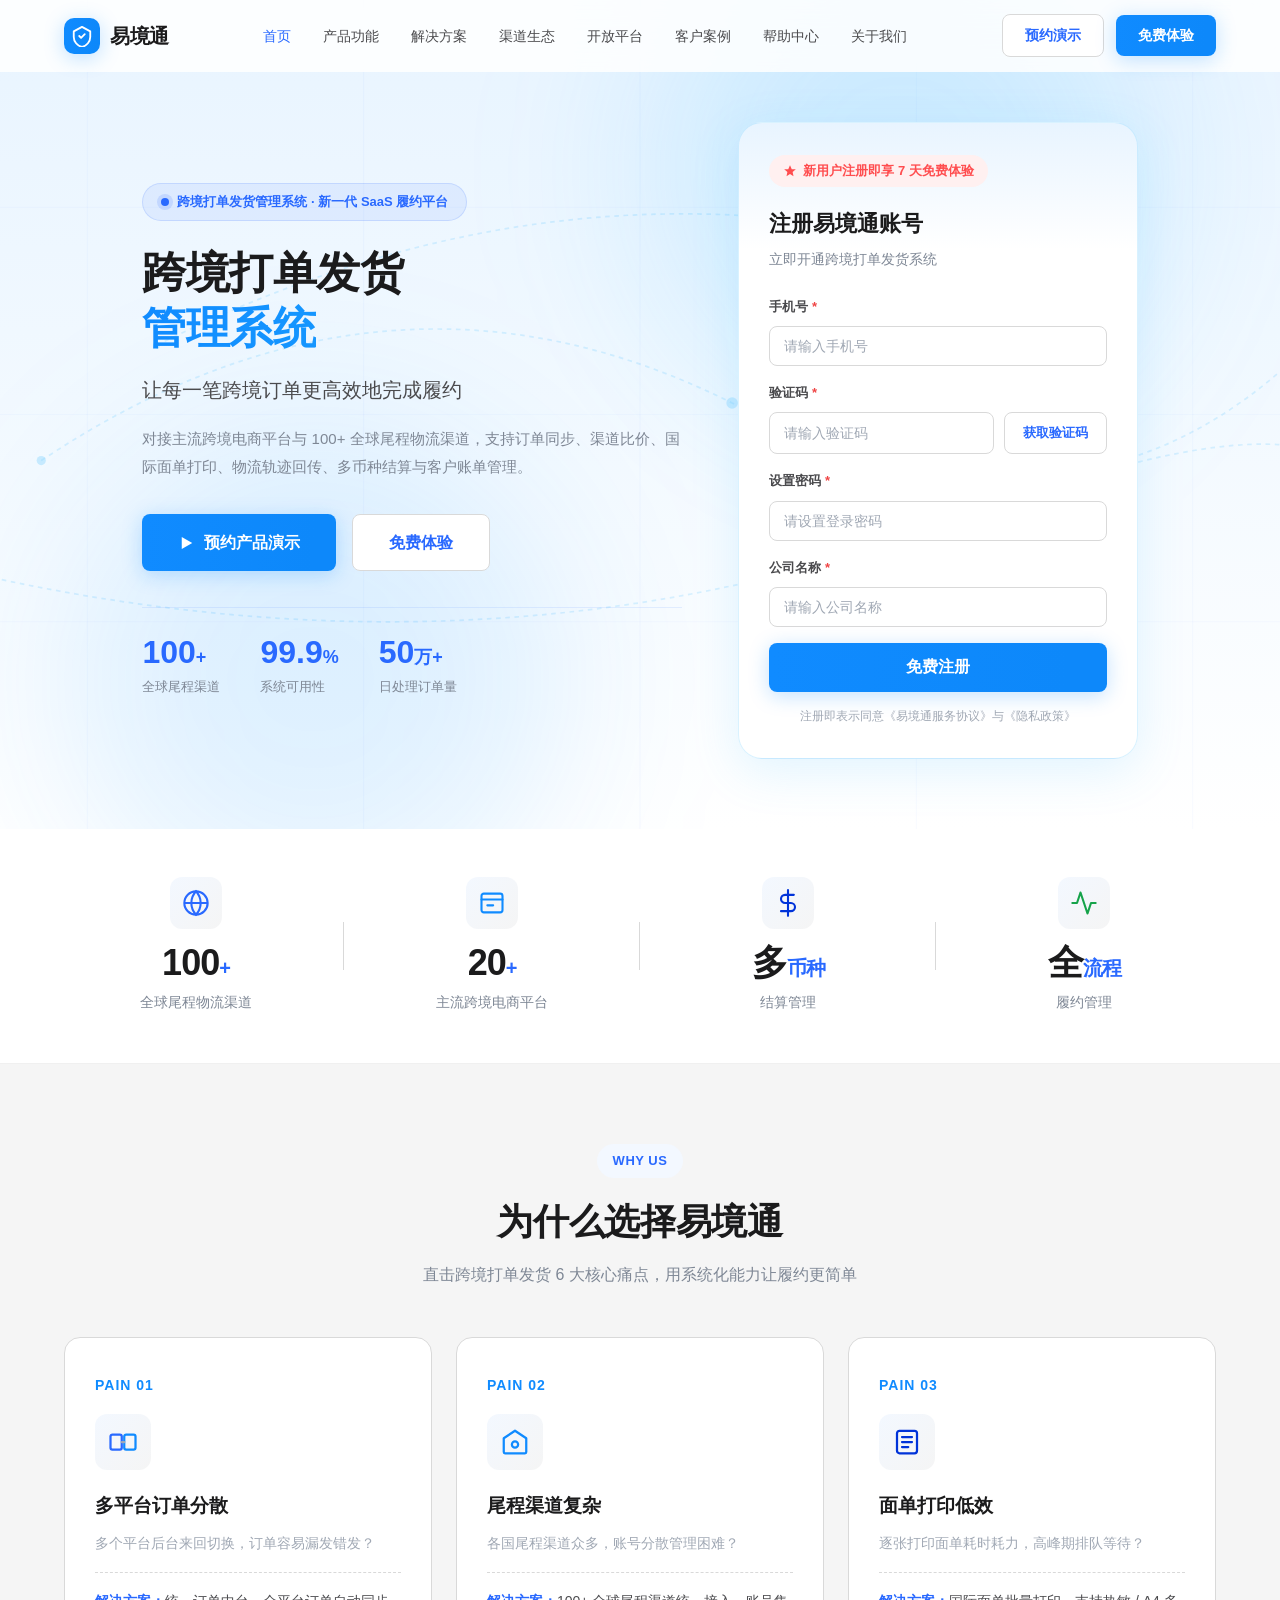
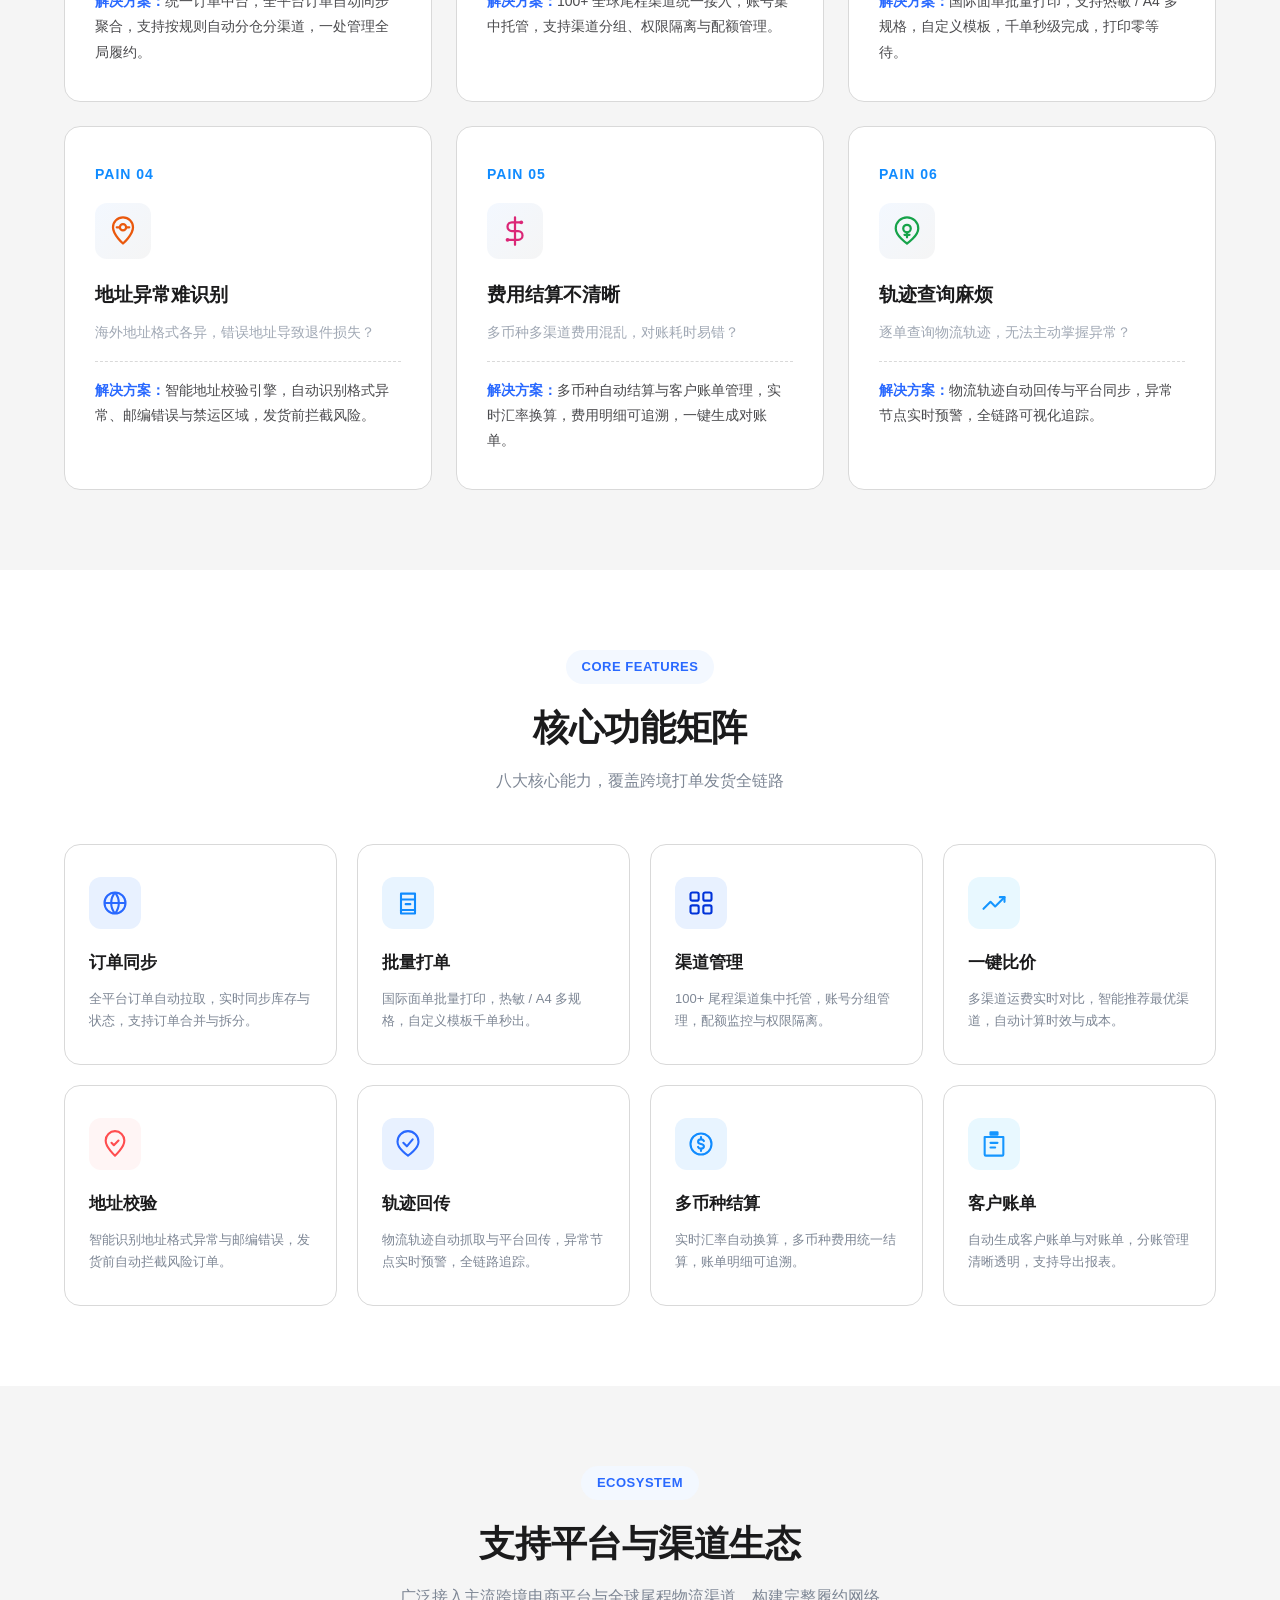
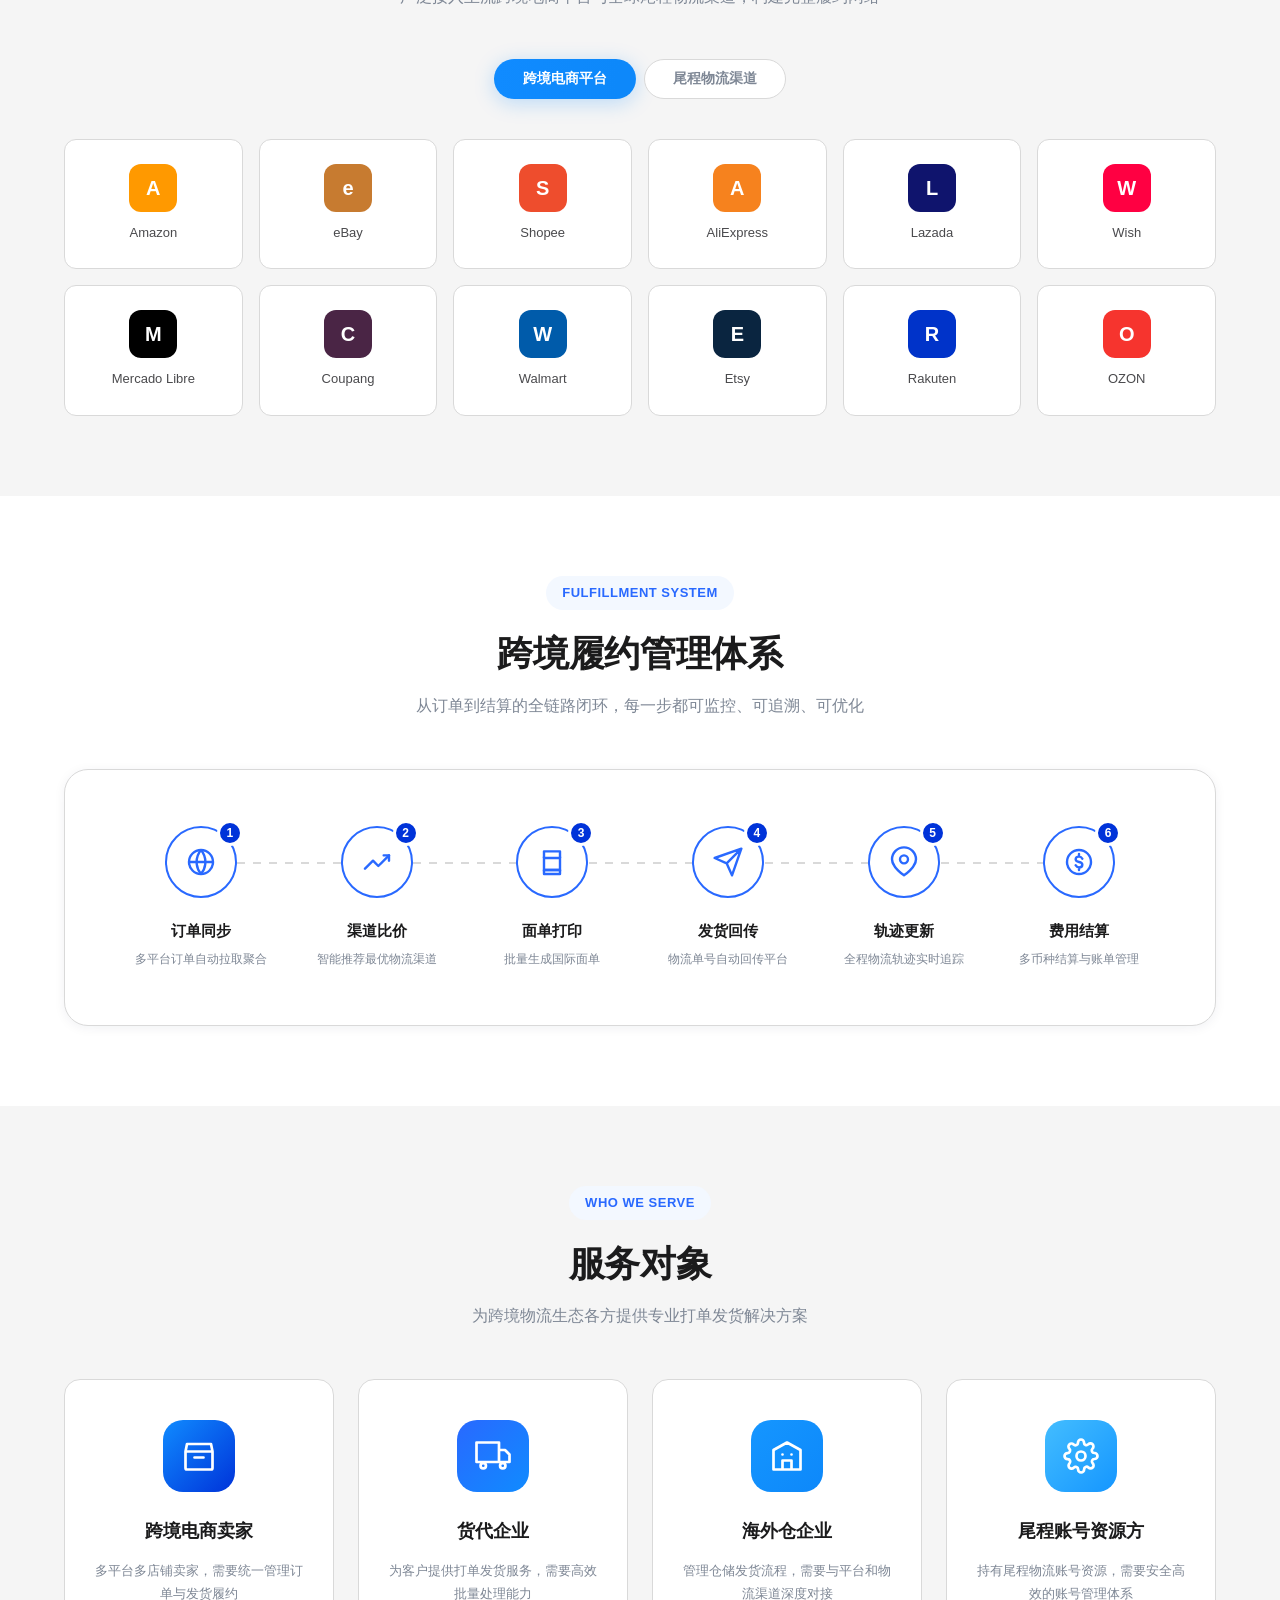
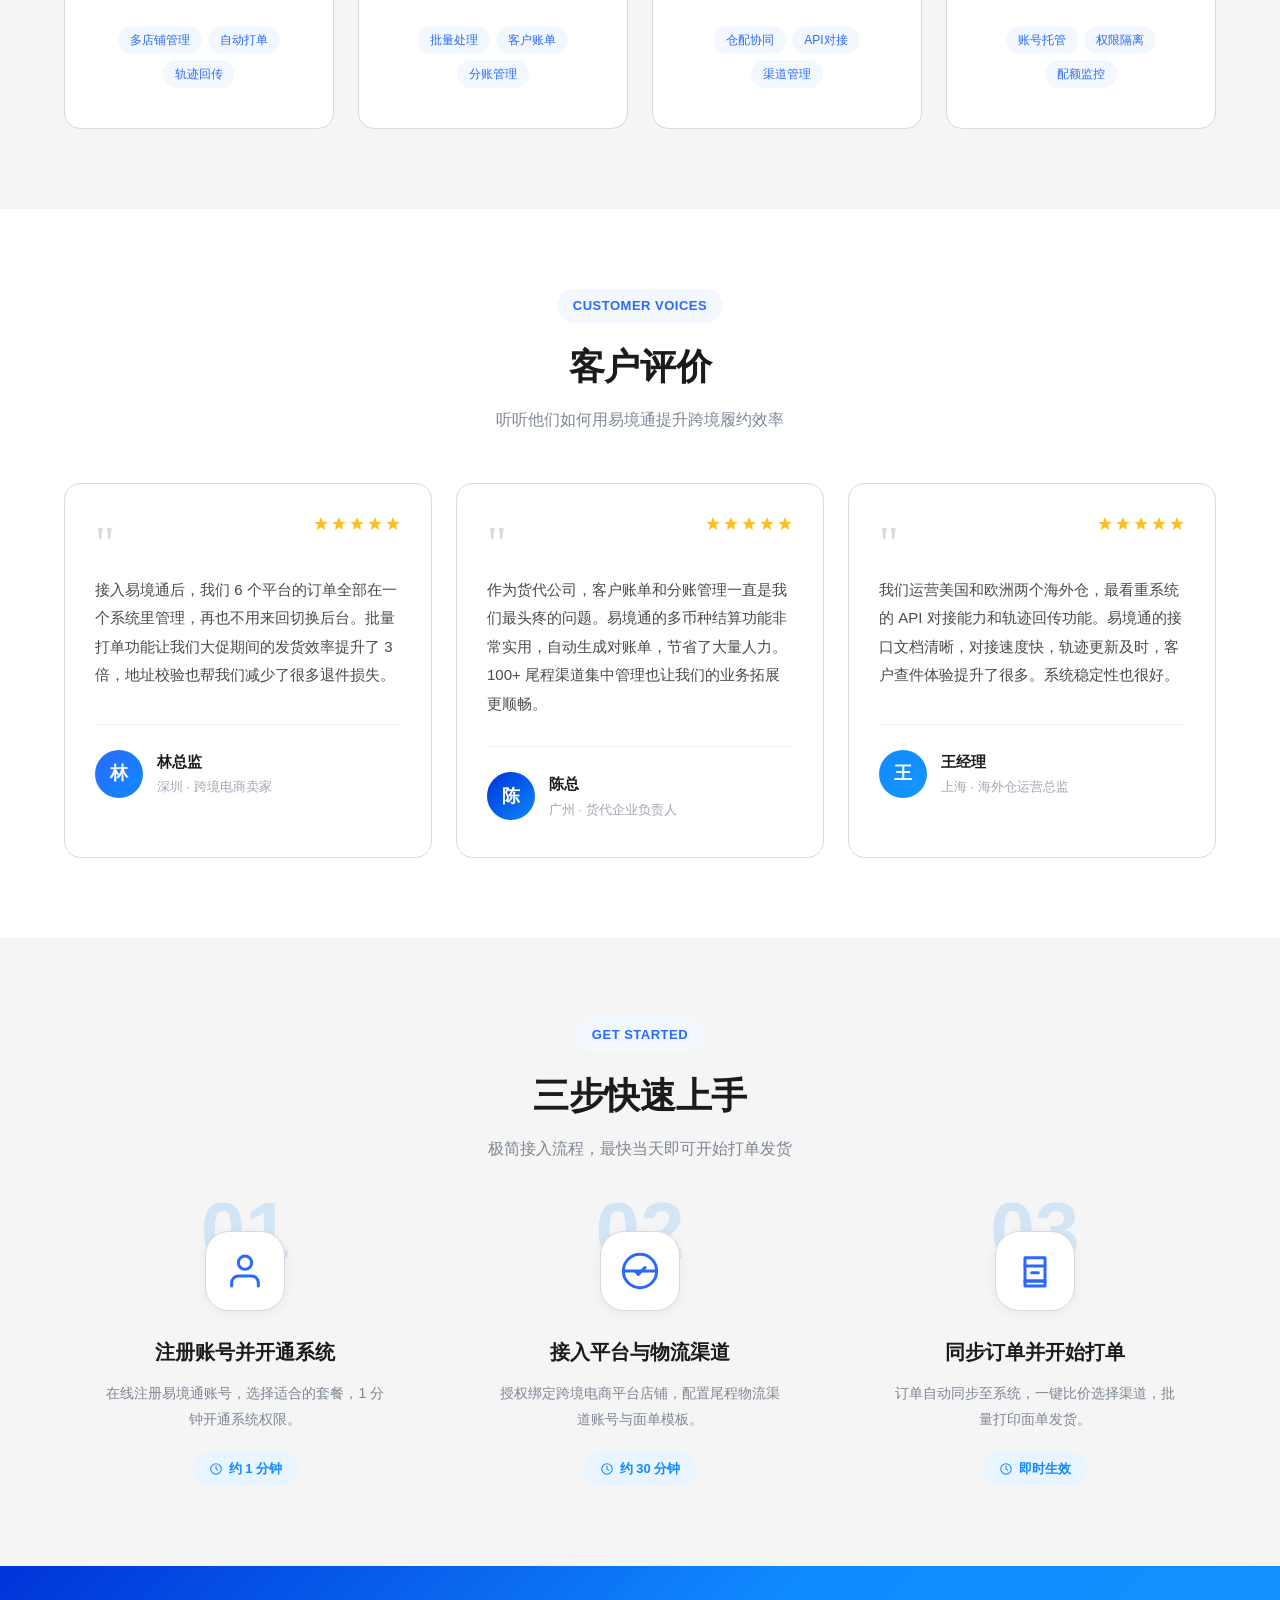
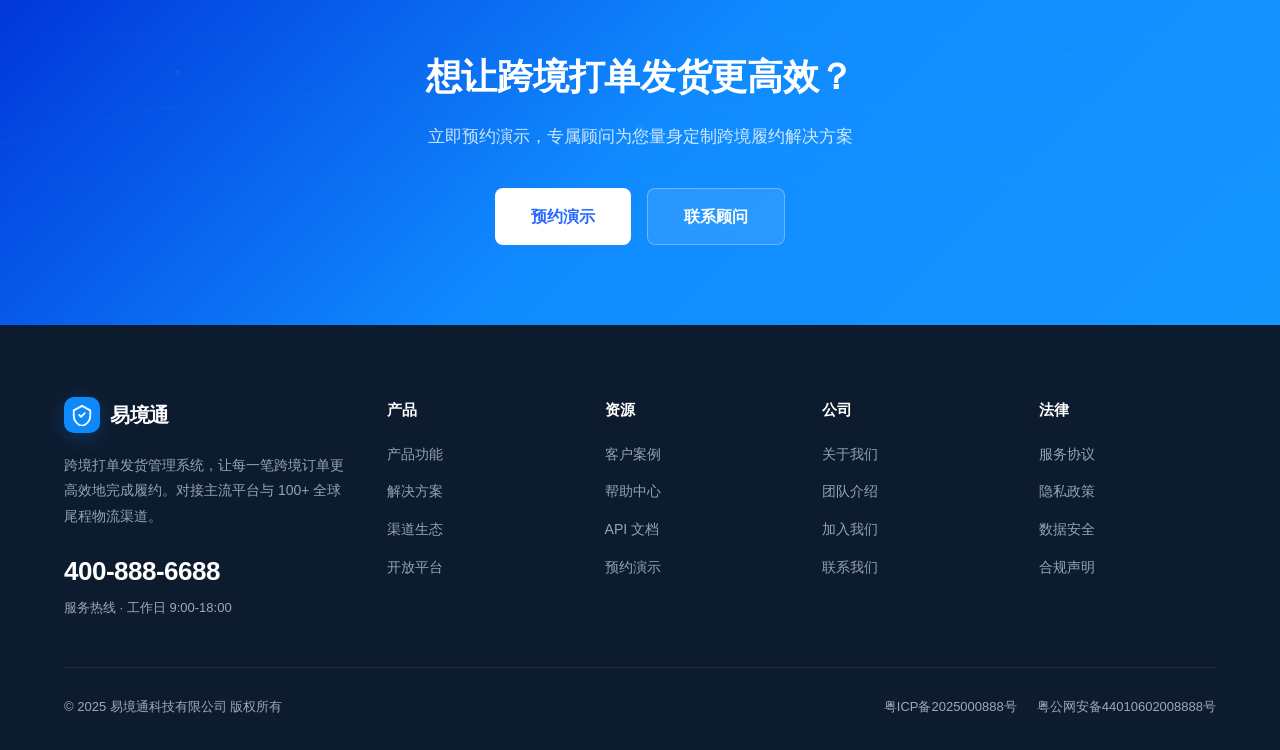
==== index.html @ 6dc9191f "Hero改为浅蓝渐变背景+注册表单 - Hero背景从深蓝渐变改为浅蓝(#e8f4ff→#f0f8ff→#fff)，对标紫鸟 - 预约演示表单改为注册表单(手机号+验证码+密码+公司名) - 表单卡片" ====
<!DOCTYPE html>
<html lang="zh-CN">
<head>
  <meta charset="UTF-8">
  <meta name="viewport" content="width=device-width, initial-scale=1.0">
  <title>易境通 - 跨境打单发货管理系统 | 让每一笔跨境订单更高效地完成履约</title>
  <meta name="description" content="易境通是一款面向跨境电商卖家、货代企业、海外仓和尾程账号资源方的跨境打单发货管理系统。支持100+全球尾程物流渠道、订单同步、国际面单批量打印、一键比价、物流轨迹回传、多币种结算。">
  <link rel="stylesheet" href="css/style.css">
  <link rel="stylesheet" href="css/home.css">
</head>
<body>

  <!-- ========== 顶部导航 ========== -->
  <nav class="navbar" id="navbar">
    <div class="nav-inner">
      <a href="index.html" class="nav-logo">
        <span class="logo-mark">
          <svg viewBox="0 0 24 24" fill="none"><path d="M12 2L3 7v6c0 5 3.8 9.7 9 11 5.2-1.3 9-6 9-11V7l-9-5z" stroke="#fff" stroke-width="2" stroke-linejoin="round"/><path d="M9 12l2 2 4-4" stroke="#fff" stroke-width="2" stroke-linecap="round" stroke-linejoin="round"/></svg>
        </span>
        易境通
      </a>
      <ul class="nav-menu" id="navMenu">
        <li><a href="index.html" class="active">首页</a></li>
        <li><a href="products.html">产品功能</a></li>
        <li><a href="products.html#solution">解决方案</a></li>
        <li><a href="products.html#ecology">渠道生态</a></li>
        <li><a href="products.html#open">开放平台</a></li>
        <li><a href="about.html#cases">客户案例</a></li>
        <li><a href="contact.html">帮助中心</a></li>
        <li><a href="about.html">关于我们</a></li>
      </ul>
      <div class="nav-actions">
        <a href="contact.html" class="btn btn--outline">预约演示</a>
        <a href="contact.html" class="btn btn--primary">免费体验</a>
      </div>
      <button class="nav-toggle" id="navToggle" aria-label="菜单"><span></span><span></span><span></span></button>
    </div>
  </nav>

  <!-- ========== 1. 首屏 Hero ========== -->
  <section class="hero">
    <div class="hero-bg">
      <svg viewBox="0 0 1440 720" preserveAspectRatio="xMidYMid slice" fill="none">
        <!-- 经纬线网格 -->
        <g stroke="rgba(41,105,255,.05)" stroke-width="1">
          <line x1="0" y1="180" x2="1440" y2="180"/><line x1="0" y1="360" x2="1440" y2="360"/><line x1="0" y1="540" x2="1440" y2="540"/>
          <line x1="240" y1="0" x2="240" y2="720"/><line x1="480" y1="0" x2="480" y2="720"/><line x1="720" y1="0" x2="720" y2="720"/><line x1="960" y1="0" x2="960" y2="720"/><line x1="1200" y1="0" x2="1200" y2="720"/>
        </g>
        <!-- 物流连接线 -->
        <g stroke="rgba(67,189,255,.3)" stroke-width="1.5" stroke-dasharray="4 4">
          <path d="M200 400 Q500 200 800 350 T1300 300"/>
          <path d="M150 500 Q600 600 1000 450 T1350 500"/>
          <path d="M300 300 Q700 100 1100 250"/>
        </g>
        <!-- 节点 -->
        <g fill="rgba(67,189,255,.4)">
          <circle cx="200" cy="400" r="4"/><circle cx="800" cy="350" r="5"/><circle cx="1300" cy="300" r="4"/>
          <circle cx="150" cy="500" r="4"/><circle cx="1000" cy="450" r="5"/><circle cx="1350" cy="500" r="4"/>
          <circle cx="300" cy="300" r="3"/><circle cx="1100" cy="250" r="4"/>
        </g>
        <!-- 浮动面单卡片 -->
        <g opacity=".12">
          <rect x="80" y="120" width="120" height="80" rx="8" fill="#43bdff" transform="rotate(-8 140 160)"/>
          <rect x="1180" y="480" width="130" height="90" rx="8" fill="#1596ff" transform="rotate(6 1245 525)"/>
        </g>
      </svg>
    </div>
    <div class="hero-glow hero-glow--1"></div>
    <div class="hero-glow hero-glow--2"></div>

    <div class="container">
      <div class="hero-inner">
        <!-- 左侧内容 -->
        <div class="hero-content">
          <div class="hero-badge">
            <span class="dot"></span>
            跨境打单发货管理系统 · 新一代 SaaS 履约平台
          </div>
          <h1 class="hero-title">
            跨境打单发货<br><span class="grad">管理系统</span>
          </h1>
          <p class="hero-sub">让每一笔跨境订单更高效地完成履约</p>
          <p class="hero-desc">
            对接主流跨境电商平台与 100+ 全球尾程物流渠道，支持订单同步、渠道比价、国际面单打印、物流轨迹回传、多币种结算与客户账单管理。
          </p>
          <div class="hero-actions">
            <a href="contact.html" class="btn btn--primary btn--lg">
              <svg viewBox="0 0 24 24" fill="none"><path d="M5 4l14 8-14 8V4z" fill="currentColor"/></svg>
              预约产品演示
            </a>
            <a href="contact.html" class="btn btn--outline btn--lg">免费体验</a>
          </div>
          <div class="hero-stats">
            <div class="hero-stat">
              <div class="num">100<span>+</span></div>
              <div class="label">全球尾程渠道</div>
            </div>
            <div class="hero-stat">
              <div class="num">99.9<span>%</span></div>
              <div class="label">系统可用性</div>
            </div>
            <div class="hero-stat">
              <div class="num">50<span>万+</span></div>
              <div class="label">日处理订单量</div>
            </div>
          </div>
        </div>

        <!-- 右侧注册卡片 -->
        <div class="hero-form" id="heroFormCard">
          <form id="demoForm">
            <div class="form-promo">
              <svg viewBox="0 0 24 24" width="14" height="14" fill="none"><path d="M12 2l3 7h7l-5.5 4.5L18 21l-6-4-6 4 1.5-7.5L2 9h7z" fill="#ff4d4f"/></svg>
              新用户注册即享 7 天免费体验
            </div>
            <h3>注册易境通账号</h3>
            <p class="form-sub">立即开通跨境打单发货系统</p>
            <div class="form-group">
              <label>手机号 <span class="req">*</span></label>
              <input type="tel" class="form-control" name="phone" placeholder="请输入手机号" required>
            </div>
            <div class="form-group">
              <label>验证码 <span class="req">*</span></label>
              <div style="display:flex;gap:10px;">
                <input type="text" class="form-control" name="code" placeholder="请输入验证码" required style="flex:1;">
                <button type="button" class="btn btn--outline" id="sendCode" style="white-space:nowrap;padding:11px 18px;font-size:13px;">获取验证码</button>
              </div>
            </div>
            <div class="form-group">
              <label>设置密码 <span class="req">*</span></label>
              <input type="password" class="form-control" name="password" placeholder="请设置登录密码" required>
            </div>
            <div class="form-group">
              <label>公司名称 <span class="req">*</span></label>
              <input type="text" class="form-control" name="company" placeholder="请输入公司名称" required>
            </div>
            <button type="submit" class="btn btn--primary btn--block btn--lg">免费注册</button>
            <p class="form-footer">注册即表示同意《易境通服务协议》与《隐私政策》</p>
          </form>
          <div class="form-success" id="formSuccess">
            <div class="check">
              <svg viewBox="0 0 24 24" fill="none"><path d="M5 13l4 4L19 7" stroke="currentColor" stroke-width="2.5" stroke-linecap="round" stroke-linejoin="round"/></svg>
            </div>
            <h4>注册成功！</h4>
            <p>您的易境通账号已创建<br>正在为您跳转到系统后台...</p>
          </div>
        </div>
      </div>
    </div>
  </section>

  <!-- ========== 2. 数据背书 ========== -->
  <section class="stats-bar">
    <div class="container">
      <div class="stats-grid">
        <div class="stat-item reveal">
          <div class="stat-icon">
            <svg viewBox="0 0 24 24" fill="none"><path d="M12 2C6.5 2 2 6.5 2 12s4.5 10 10 10 10-4.5 10-10S17.5 2 12 2z" stroke="#2969ff" stroke-width="1.8"/><path d="M2 12h20M12 2c2.5 2.7 4 6.2 4 10s-1.5 7.3-4 10c-2.5-2.7-4-6.2-4-10s1.5-7.3 4-10z" stroke="#2969ff" stroke-width="1.8"/></svg>
          </div>
          <div class="stat-num" data-count="100">0<span class="unit">+</span></div>
          <div class="stat-label">全球尾程物流渠道</div>
        </div>
        <div class="stat-item reveal reveal-d1">
          <div class="stat-icon">
            <svg viewBox="0 0 24 24" fill="none"><rect x="3" y="4" width="18" height="16" rx="2" stroke="#108bff" stroke-width="1.8"/><path d="M3 9h18M8 14h5" stroke="#108bff" stroke-width="1.8" stroke-linecap="round"/></svg>
          </div>
          <div class="stat-num" data-count="20">0<span class="unit">+</span></div>
          <div class="stat-label">主流跨境电商平台</div>
        </div>
        <div class="stat-item reveal reveal-d2">
          <div class="stat-icon">
            <svg viewBox="0 0 24 24" fill="none"><path d="M12 1v22M17 5H9.5a3.5 3.5 0 000 7h5a3.5 3.5 0 010 7H6" stroke="#0033d9" stroke-width="1.8" stroke-linecap="round" stroke-linejoin="round"/></svg>
          </div>
          <div class="stat-num">多<span class="unit">币种</span></div>
          <div class="stat-label">结算管理</div>
        </div>
        <div class="stat-item reveal reveal-d3">
          <div class="stat-icon">
            <svg viewBox="0 0 24 24" fill="none"><path d="M22 12h-4l-3 9L9 3l-3 9H2" stroke="#16a34a" stroke-width="1.8" stroke-linecap="round" stroke-linejoin="round"/></svg>
          </div>
          <div class="stat-num">全<span class="unit">流程</span></div>
          <div class="stat-label">履约管理</div>
        </div>
      </div>
    </div>
  </section>

  <!-- ========== 3. 为什么选择易境通 ========== -->
  <section class="section section--soft" id="painpoints">
    <div class="container">
      <div class="section-head reveal">
        <span class="section-eyebrow">WHY US</span>
        <h2 class="section-title">为什么选择易境通</h2>
        <p class="section-sub">直击跨境打单发货 6 大核心痛点，用系统化能力让履约更简单</p>
      </div>
      <div class="pain-grid">
        <!-- 痛点1 -->
        <div class="pain-card reveal">
          <div class="pain-num">PAIN 01</div>
          <div class="pain-icon">
            <svg viewBox="0 0 24 24" fill="none"><rect x="2" y="6" width="9" height="12" rx="1.5" stroke="#2969ff" stroke-width="1.8"/><rect x="13" y="6" width="9" height="12" rx="1.5" stroke="#108bff" stroke-width="1.8"/><path d="M11 12h2" stroke="#a0a8b4" stroke-width="1.8" stroke-linecap="round" stroke-dasharray="2 2"/></svg>
          </div>
          <h3>多平台订单分散</h3>
          <p class="pain-q">多个平台后台来回切换，订单容易漏发错发？</p>
          <p class="pain-solution"><strong>解决方案：</strong>统一订单中台，全平台订单自动同步聚合，支持按规则自动分仓分渠道，一处管理全局履约。</p>
        </div>
        <!-- 痛点2 -->
        <div class="pain-card reveal reveal-d1">
          <div class="pain-num">PAIN 02</div>
          <div class="pain-icon">
            <svg viewBox="0 0 24 24" fill="none"><path d="M3 9l9-6 9 6v11a1 1 0 01-1 1H4a1 1 0 01-1-1V9z" stroke="#108bff" stroke-width="1.8" stroke-linejoin="round"/><circle cx="12" cy="14" r="2.5" stroke="#108bff" stroke-width="1.8"/></svg>
          </div>
          <h3>尾程渠道复杂</h3>
          <p class="pain-q">各国尾程渠道众多，账号分散管理困难？</p>
          <p class="pain-solution"><strong>解决方案：</strong>100+ 全球尾程渠道统一接入，账号集中托管，支持渠道分组、权限隔离与配额管理。</p>
        </div>
        <!-- 痛点3 -->
        <div class="pain-card reveal reveal-d2">
          <div class="pain-num">PAIN 03</div>
          <div class="pain-icon">
            <svg viewBox="0 0 24 24" fill="none"><rect x="4" y="3" width="16" height="18" rx="2" stroke="#0033d9" stroke-width="1.8"/><path d="M8 8h8M8 12h8M8 16h5" stroke="#0033d9" stroke-width="1.8" stroke-linecap="round"/></svg>
          </div>
          <h3>面单打印低效</h3>
          <p class="pain-q">逐张打印面单耗时耗力，高峰期排队等待？</p>
          <p class="pain-solution"><strong>解决方案：</strong>国际面单批量打印，支持热敏 / A4 多规格，自定义模板，千单秒级完成，打印零等待。</p>
        </div>
        <!-- 痛点4 -->
        <div class="pain-card reveal">
          <div class="pain-num">PAIN 04</div>
          <div class="pain-icon">
            <svg viewBox="0 0 24 24" fill="none"><path d="M12 22s8-7 8-13a8 8 0 10-16 0c0 6 8 13 8 13z" stroke="#ea580c" stroke-width="1.8" stroke-linejoin="round"/><circle cx="12" cy="9" r="2.5" stroke="#ea580c" stroke-width="1.8"/><path d="M9 9l-2 0M17 9l-2 0" stroke="#ea580c" stroke-width="1.8" stroke-linecap="round"/></svg>
          </div>
          <h3>地址异常难识别</h3>
          <p class="pain-q">海外地址格式各异，错误地址导致退件损失？</p>
          <p class="pain-solution"><strong>解决方案：</strong>智能地址校验引擎，自动识别格式异常、邮编错误与禁运区域，发货前拦截风险。</p>
        </div>
        <!-- 痛点5 -->
        <div class="pain-card reveal reveal-d1">
          <div class="pain-num">PAIN 05</div>
          <div class="pain-icon">
            <svg viewBox="0 0 24 24" fill="none"><path d="M12 1v22M17 5H9.5a3.5 3.5 0 000 7h5a3.5 3.5 0 010 7H6" stroke="#db2777" stroke-width="1.8" stroke-linecap="round" stroke-linejoin="round"/><circle cx="17" cy="5" r="1.5" fill="#db2777"/><circle cx="6" cy="19" r="1.5" fill="#db2777"/></svg>
          </div>
          <h3>费用结算不清晰</h3>
          <p class="pain-q">多币种多渠道费用混乱，对账耗时易错？</p>
          <p class="pain-solution"><strong>解决方案：</strong>多币种自动结算与客户账单管理，实时汇率换算，费用明细可追溯，一键生成对账单。</p>
        </div>
        <!-- 痛点6 -->
        <div class="pain-card reveal reveal-d2">
          <div class="pain-num">PAIN 06</div>
          <div class="pain-icon">
            <svg viewBox="0 0 24 24" fill="none"><path d="M21 10c0 6-9 12-9 12s-9-6-9-12a9 9 0 0118 0z" stroke="#16a34a" stroke-width="1.8" stroke-linejoin="round"/><circle cx="12" cy="10" r="3" stroke="#16a34a" stroke-width="1.8"/><path d="M12 13v4M10 15h4" stroke="#16a34a" stroke-width="1.8" stroke-linecap="round"/></svg>
          </div>
          <h3>轨迹查询麻烦</h3>
          <p class="pain-q">逐单查询物流轨迹，无法主动掌握异常？</p>
          <p class="pain-solution"><strong>解决方案：</strong>物流轨迹自动回传与平台同步，异常节点实时预警，全链路可视化追踪。</p>
        </div>
      </div>
    </div>
  </section>

  <!-- ========== 4. 核心功能矩阵 ========== -->
  <section class="section" id="features">
    <div class="container">
      <div class="section-head reveal">
        <span class="section-eyebrow">CORE FEATURES</span>
        <h2 class="section-title">核心功能矩阵</h2>
        <p class="section-sub">八大核心能力，覆盖跨境打单发货全链路</p>
      </div>
      <div class="feature-grid">
        <div class="feature-card reveal">
          <div class="feature-icon fi-1"><svg viewBox="0 0 24 24" fill="none"><path d="M21 12a9 9 0 11-18 0 9 9 0 0118 0z" stroke="currentColor" stroke-width="1.8"/><path d="M3 12h18M12 3a14 14 0 010 18M12 3a14 14 0 000 18" stroke="currentColor" stroke-width="1.8"/></svg></div>
          <h3>订单同步</h3>
          <p>全平台订单自动拉取，实时同步库存与状态，支持订单合并与拆分。</p>
        </div>
        <div class="feature-card reveal reveal-d1">
          <div class="feature-icon fi-2"><svg viewBox="0 0 24 24" fill="none"><path d="M6 9V4h12v5M6 18h12v3H6v-3z" stroke="currentColor" stroke-width="1.8" stroke-linejoin="round"/><path d="M6 9h12v9H6V9zM10 13h4" stroke="currentColor" stroke-width="1.8" stroke-linecap="round"/></svg></div>
          <h3>批量打单</h3>
          <p>国际面单批量打印，热敏 / A4 多规格，自定义模板千单秒出。</p>
        </div>
        <div class="feature-card reveal reveal-d2">
          <div class="feature-icon fi-3"><svg viewBox="0 0 24 24" fill="none"><rect x="3" y="3" width="7" height="7" rx="1.5" stroke="currentColor" stroke-width="1.8"/><rect x="14" y="3" width="7" height="7" rx="1.5" stroke="currentColor" stroke-width="1.8"/><rect x="3" y="14" width="7" height="7" rx="1.5" stroke="currentColor" stroke-width="1.8"/><rect x="14" y="14" width="7" height="7" rx="1.5" stroke="currentColor" stroke-width="1.8"/></svg></div>
          <h3>渠道管理</h3>
          <p>100+ 尾程渠道集中托管，账号分组管理，配额监控与权限隔离。</p>
        </div>
        <div class="feature-card reveal reveal-d3">
          <div class="feature-icon fi-4"><svg viewBox="0 0 24 24" fill="none"><path d="M3 17l6-6 4 4 8-8" stroke="currentColor" stroke-width="1.8" stroke-linecap="round" stroke-linejoin="round"/><path d="M17 7h4v4" stroke="currentColor" stroke-width="1.8" stroke-linecap="round" stroke-linejoin="round"/></svg></div>
          <h3>一键比价</h3>
          <p>多渠道运费实时对比，智能推荐最优渠道，自动计算时效与成本。</p>
        </div>
        <div class="feature-card reveal">
          <div class="feature-icon fi-5"><svg viewBox="0 0 24 24" fill="none"><path d="M12 22s8-7 8-13a8 8 0 10-16 0c0 6 8 13 8 13z" stroke="currentColor" stroke-width="1.8" stroke-linejoin="round"/><path d="M9 11l2 2 4-4" stroke="currentColor" stroke-width="1.8" stroke-linecap="round" stroke-linejoin="round"/></svg></div>
          <h3>地址校验</h3>
          <p>智能识别地址格式异常与邮编错误，发货前自动拦截风险订单。</p>
        </div>
        <div class="feature-card reveal reveal-d1">
          <div class="feature-icon fi-6"><svg viewBox="0 0 24 24" fill="none"><path d="M21 10c0 6-9 12-9 12s-9-6-9-12a9 9 0 0118 0z" stroke="currentColor" stroke-width="1.8" stroke-linejoin="round"/><path d="M8 11l3 3 5-6" stroke="currentColor" stroke-width="1.8" stroke-linecap="round" stroke-linejoin="round"/></svg></div>
          <h3>轨迹回传</h3>
          <p>物流轨迹自动抓取与平台回传，异常节点实时预警，全链路追踪。</p>
        </div>
        <div class="feature-card reveal reveal-d2">
          <div class="feature-icon fi-7"><svg viewBox="0 0 24 24" fill="none"><circle cx="12" cy="12" r="9" stroke="currentColor" stroke-width="1.8"/><path d="M14.5 9.5c-.5-1-1.5-1.5-2.5-1.5-1.4 0-2.5.8-2.5 2s1 1.7 2.5 2 2.5.8 2.5 2-1.1 2-2.5 2c-1 0-2-.5-2.5-1.5M12 6v2M12 16v2" stroke="currentColor" stroke-width="1.8" stroke-linecap="round"/></svg></div>
          <h3>多币种结算</h3>
          <p>实时汇率自动换算，多币种费用统一结算，账单明细可追溯。</p>
        </div>
        <div class="feature-card reveal reveal-d3">
          <div class="feature-icon fi-8"><svg viewBox="0 0 24 24" fill="none"><path d="M9 2h6v2H9V2zM4 6h16v15a1 1 0 01-1 1H5a1 1 0 01-1-1V6z" stroke="currentColor" stroke-width="1.8" stroke-linejoin="round"/><path d="M9 11h6M9 15h4" stroke="currentColor" stroke-width="1.8" stroke-linecap="round"/></svg></div>
          <h3>客户账单</h3>
          <p>自动生成客户账单与对账单，分账管理清晰透明，支持导出报表。</p>
        </div>
      </div>
    </div>
  </section>

  <!-- ========== 5. 支持平台与渠道生态 ========== -->
  <section class="section section--soft" id="ecology">
    <div class="container">
      <div class="section-head reveal">
        <span class="section-eyebrow">ECOSYSTEM</span>
        <h2 class="section-title">支持平台与渠道生态</h2>
        <p class="section-sub">广泛接入主流跨境电商平台与全球尾程物流渠道，构建完整履约网络</p>
      </div>
      <div class="eco-tabs reveal">
        <button class="eco-tab active" data-tab="platforms">跨境电商平台</button>
        <button class="eco-tab" data-tab="channels">尾程物流渠道</button>
      </div>

      <!-- 平台 Logo 墙 -->
      <div class="eco-panel active" id="platforms">
        <div class="logo-wall">
          <div class="logo-item reveal"><div class="logo-img" style="background:#ff9900">A</div><span class="logo-name">Amazon</span></div>
          <div class="logo-item reveal reveal-d1"><div class="logo-img" style="background:#c77b30">e</div><span class="logo-name">eBay</span></div>
          <div class="logo-item reveal reveal-d2"><div class="logo-img" style="background:#ee4d2d">S</div><span class="logo-name">Shopee</span></div>
          <div class="logo-item reveal reveal-d3"><div class="logo-img" style="background:#f6821e">A</div><span class="logo-name">AliExpress</span></div>
          <div class="logo-item reveal"><div class="logo-img" style="background:#0f146d">L</div><span class="logo-name">Lazada</span></div>
          <div class="logo-item reveal reveal-d1"><div class="logo-img" style="background:#ff0042">W</div><span class="logo-name">Wish</span></div>
          <div class="logo-item reveal reveal-d2"><div class="logo-img" style="background:#000000">M</div><span class="logo-name">Mercado Libre</span></div>
          <div class="logo-item reveal reveal-d3"><div class="logo-img" style="background:#4a2545">C</div><span class="logo-name">Coupang</span></div>
          <div class="logo-item reveal"><div class="logo-img" style="background:#005baa">W</div><span class="logo-name">Walmart</span></div>
          <div class="logo-item reveal reveal-d1"><div class="logo-img" style="background:#0a2540">E</div><span class="logo-name">Etsy</span></div>
          <div class="logo-item reveal reveal-d2"><div class="logo-img" style="background:#0033c9">R</div><span class="logo-name">Rakuten</span></div>
          <div class="logo-item reveal reveal-d3"><div class="logo-img" style="background:#f6342e">O</div><span class="logo-name">OZON</span></div>
        </div>
      </div>

      <!-- 渠道 Logo 墙 -->
      <div class="eco-panel" id="channels">
        <div class="logo-wall">
          <div class="logo-item reveal"><div class="logo-img" style="background:#4d148c">U</div><span class="logo-name">UPS</span></div>
          <div class="logo-item reveal reveal-d1"><div class="logo-img" style="background:#6364a1">F</div><span class="logo-name">FedEx</span></div>
          <div class="logo-item reveal reveal-d2"><div class="logo-img" style="background:#f3a712">D</div><span class="logo-name">DHL</span></div>
          <div class="logo-item reveal reveal-d3"><div class="logo-img" style="background:#336699">U</div><span class="logo-name">USPS</span></div>
          <div class="logo-item reveal"><div class="logo-img" style="background:#e30613">R</div><span class="logo-name">Royal Mail</span></div>
          <div class="logo-item reveal reveal-d1"><div class="logo-img" style="background:#ff6600">H</div><span class="logo-name">Hermes</span></div>
          <div class="logo-item reveal reveal-d2"><div class="logo-img" style="background:#fbb034">Y</div><span class="logo-name">Yodel</span></div>
          <div class="logo-item reveal reveal-d3"><div class="logo-img" style="background:#d52b1e">L</div><span class="logo-name">La Poste</span></div>
          <div class="logo-item reveal"><div class="logo-img" style="background:#004a98">C</div><span class="logo-name">Correos</span></div>
          <div class="logo-item reveal reveal-d1"><div class="logo-img" style="background:#0078d4">P</div><span class="logo-name">PostNord</span></div>
          <div class="logo-item reveal reveal-d2"><div class="logo-img" style="background:#00833e">J</div><span class="logo-name">Japan Post</span></div>
          <div class="logo-item reveal reveal-d3"><div class="logo-img" style="background:#1a3668">A</div><span class="logo-name">Australia Post</span></div>
        </div>
      </div>
    </div>
  </section>

  <!-- ========== 6. 跨境履约管理体系 ========== -->
  <section class="section" id="flow">
    <div class="container">
      <div class="section-head reveal">
        <span class="section-eyebrow">FULFILLMENT SYSTEM</span>
        <h2 class="section-title">跨境履约管理体系</h2>
        <p class="section-sub">从订单到结算的全链路闭环，每一步都可监控、可追溯、可优化</p>
      </div>
      <div class="flow-wrap reveal">
        <div class="flow-track">
          <div class="flow-step">
            <div class="flow-node">
              <span class="step-num">1</span>
              <svg viewBox="0 0 24 24" fill="none"><path d="M21 12a9 9 0 11-18 0 9 9 0 0118 0z" stroke="currentColor" stroke-width="1.8"/><path d="M3 12h18M12 3a14 14 0 010 18M12 3a14 14 0 000 18" stroke="currentColor" stroke-width="1.8"/></svg>
            </div>
            <h4>订单同步</h4>
            <p>多平台订单自动拉取聚合</p>
          </div>
          <div class="flow-step">
            <div class="flow-node">
              <span class="step-num">2</span>
              <svg viewBox="0 0 24 24" fill="none"><path d="M3 17l6-6 4 4 8-8" stroke="currentColor" stroke-width="1.8" stroke-linecap="round" stroke-linejoin="round"/><path d="M17 7h4v4" stroke="currentColor" stroke-width="1.8" stroke-linecap="round" stroke-linejoin="round"/></svg>
            </div>
            <h4>渠道比价</h4>
            <p>智能推荐最优物流渠道</p>
          </div>
          <div class="flow-step">
            <div class="flow-node">
              <span class="step-num">3</span>
              <svg viewBox="0 0 24 24" fill="none"><path d="M6 9V4h12v5M6 18h12v3H6v-3z" stroke="currentColor" stroke-width="1.8" stroke-linejoin="round"/><path d="M6 9h12v9H6V9z" stroke="currentColor" stroke-width="1.8"/></svg>
            </div>
            <h4>面单打印</h4>
            <p>批量生成国际面单</p>
          </div>
          <div class="flow-step">
            <div class="flow-node">
              <span class="step-num">4</span>
              <svg viewBox="0 0 24 24" fill="none"><path d="M22 2L11 13M22 2l-7 20-4-9-9-4 20-7z" stroke="currentColor" stroke-width="1.8" stroke-linecap="round" stroke-linejoin="round"/></svg>
            </div>
            <h4>发货回传</h4>
            <p>物流单号自动回传平台</p>
          </div>
          <div class="flow-step">
            <div class="flow-node">
              <span class="step-num">5</span>
              <svg viewBox="0 0 24 24" fill="none"><path d="M21 10c0 6-9 12-9 12s-9-6-9-12a9 9 0 0118 0z" stroke="currentColor" stroke-width="1.8" stroke-linejoin="round"/><circle cx="12" cy="10" r="3" stroke="currentColor" stroke-width="1.8"/></svg>
            </div>
            <h4>轨迹更新</h4>
            <p>全程物流轨迹实时追踪</p>
          </div>
          <div class="flow-step">
            <div class="flow-node">
              <span class="step-num">6</span>
              <svg viewBox="0 0 24 24" fill="none"><circle cx="12" cy="12" r="9" stroke="currentColor" stroke-width="1.8"/><path d="M14.5 9.5c-.5-1-1.5-1.5-2.5-1.5-1.4 0-2.5.8-2.5 2s1 1.7 2.5 2 2.5.8 2.5 2-1.1 2-2.5 2c-1 0-2-.5-2.5-1.5M12 6v2M12 16v2" stroke="currentColor" stroke-width="1.8" stroke-linecap="round"/></svg>
            </div>
            <h4>费用结算</h4>
            <p>多币种结算与账单管理</p>
          </div>
        </div>
      </div>
    </div>
  </section>

  <!-- ========== 7. 服务对象 ========== -->
  <section class="section section--soft" id="audience">
    <div class="container">
      <div class="section-head reveal">
        <span class="section-eyebrow">WHO WE SERVE</span>
        <h2 class="section-title">服务对象</h2>
        <p class="section-sub">为跨境物流生态各方提供专业打单发货解决方案</p>
      </div>
      <div class="audience-grid">
        <div class="audience-card reveal">
          <div class="ac-icon ac-1"><svg viewBox="0 0 24 24" fill="none"><path d="M3 9l1-5h16l1 5M3 9v11a1 1 0 001 1h16a1 1 0 001-1V9M3 9h18M9 13h6" stroke="#fff" stroke-width="1.8" stroke-linecap="round" stroke-linejoin="round"/></svg></div>
          <h3>跨境电商卖家</h3>
          <p>多平台多店铺卖家，需要统一管理订单与发货履约</p>
          <div class="ac-tags">
            <span class="ac-tag">多店铺管理</span>
            <span class="ac-tag">自动打单</span>
            <span class="ac-tag">轨迹回传</span>
          </div>
        </div>
        <div class="audience-card reveal reveal-d1">
          <div class="ac-icon ac-2"><svg viewBox="0 0 24 24" fill="none"><path d="M1 3h15v13H1V3zM16 8h4l3 3v5h-7V8z" stroke="#fff" stroke-width="1.8" stroke-linejoin="round"/><circle cx="5.5" cy="18.5" r="1.8" stroke="#fff" stroke-width="1.8"/><circle cx="18.5" cy="18.5" r="1.8" stroke="#fff" stroke-width="1.8"/></svg></div>
          <h3>货代企业</h3>
          <p>为客户提供打单发货服务，需要高效批量处理能力</p>
          <div class="ac-tags">
            <span class="ac-tag">批量处理</span>
            <span class="ac-tag">客户账单</span>
            <span class="ac-tag">分账管理</span>
          </div>
        </div>
        <div class="audience-card reveal reveal-d2">
          <div class="ac-icon ac-3"><svg viewBox="0 0 24 24" fill="none"><path d="M3 21V8l9-5 9 5v13M3 21h18M9 21v-6h6v6M9 11h.01M15 11h.01" stroke="#fff" stroke-width="1.8" stroke-linecap="round" stroke-linejoin="round"/></svg></div>
          <h3>海外仓企业</h3>
          <p>管理仓储发货流程，需要与平台和物流渠道深度对接</p>
          <div class="ac-tags">
            <span class="ac-tag">仓配协同</span>
            <span class="ac-tag">API对接</span>
            <span class="ac-tag">渠道管理</span>
          </div>
        </div>
        <div class="audience-card reveal reveal-d3">
          <div class="ac-icon ac-4"><svg viewBox="0 0 24 24" fill="none"><path d="M12 15a3 3 0 100-6 3 3 0 000 6z" stroke="#fff" stroke-width="1.8"/><path d="M19.4 15a1.65 1.65 0 00.33 1.82l.06.06a2 2 0 11-2.83 2.83l-.06-.06a1.65 1.65 0 00-1.82-.33 1.65 1.65 0 00-1 1.51V21a2 2 0 11-4 0v-.09A1.65 1.65 0 009 19.4a1.65 1.65 0 00-1.82.33l-.06.06a2 2 0 11-2.83-2.83l.06-.06a1.65 1.65 0 00.33-1.82 1.65 1.65 0 00-1.51-1H3a2 2 0 110-4h.09A1.65 1.65 0 004.6 9a1.65 1.65 0 00-.33-1.82l-.06-.06a2 2 0 112.83-2.83l.06.06a1.65 1.65 0 001.82.33H9a1.65 1.65 0 001-1.51V3a2 2 0 114 0v.09a1.65 1.65 0 001 1.51 1.65 1.65 0 001.82-.33l.06-.06a2 2 0 112.83 2.83l-.06.06a1.65 1.65 0 00-.33 1.82V9a1.65 1.65 0 001.51 1H21a2 2 0 110 4h-.09a1.65 1.65 0 00-1.51 1z" stroke="#fff" stroke-width="1.8" stroke-linejoin="round"/></svg></div>
          <h3>尾程账号资源方</h3>
          <p>持有尾程物流账号资源，需要安全高效的账号管理体系</p>
          <div class="ac-tags">
            <span class="ac-tag">账号托管</span>
            <span class="ac-tag">权限隔离</span>
            <span class="ac-tag">配额监控</span>
          </div>
        </div>
      </div>
    </div>
  </section>

  <!-- ========== 8. 客户评价 ========== -->
  <section class="section" id="testimonials">
    <div class="container">
      <div class="section-head reveal">
        <span class="section-eyebrow">CUSTOMER VOICES</span>
        <h2 class="section-title">客户评价</h2>
        <p class="section-sub">听听他们如何用易境通提升跨境履约效率</p>
      </div>
      <div class="testimonial-grid">
        <div class="testimonial-card reveal">
          <div class="stars">
            <svg viewBox="0 0 24 24" fill="currentColor"><path d="M12 2l3 7h7l-5.5 4.5L18 21l-6-4-6 4 1.5-7.5L2 9h7z"/></svg>
            <svg viewBox="0 0 24 24" fill="currentColor"><path d="M12 2l3 7h7l-5.5 4.5L18 21l-6-4-6 4 1.5-7.5L2 9h7z"/></svg>
            <svg viewBox="0 0 24 24" fill="currentColor"><path d="M12 2l3 7h7l-5.5 4.5L18 21l-6-4-6 4 1.5-7.5L2 9h7z"/></svg>
            <svg viewBox="0 0 24 24" fill="currentColor"><path d="M12 2l3 7h7l-5.5 4.5L18 21l-6-4-6 4 1.5-7.5L2 9h7z"/></svg>
            <svg viewBox="0 0 24 24" fill="currentColor"><path d="M12 2l3 7h7l-5.5 4.5L18 21l-6-4-6 4 1.5-7.5L2 9h7z"/></svg>
          </div>
          <div class="testimonial-quote">"</div>
          <p class="testimonial-text">接入易境通后，我们 6 个平台的订单全部在一个系统里管理，再也不用来回切换后台。批量打单功能让我们大促期间的发货效率提升了 3 倍，地址校验也帮我们减少了很多退件损失。</p>
          <div class="testimonial-author">
            <div class="author-avatar" style="background:linear-gradient(135deg,#2969ff,#108bff)">林</div>
            <div class="author-info">
              <div class="author-name">林总监</div>
              <div class="author-role">深圳 · 跨境电商卖家</div>
            </div>
          </div>
        </div>
        <div class="testimonial-card reveal reveal-d1">
          <div class="stars">
            <svg viewBox="0 0 24 24" fill="currentColor"><path d="M12 2l3 7h7l-5.5 4.5L18 21l-6-4-6 4 1.5-7.5L2 9h7z"/></svg>
            <svg viewBox="0 0 24 24" fill="currentColor"><path d="M12 2l3 7h7l-5.5 4.5L18 21l-6-4-6 4 1.5-7.5L2 9h7z"/></svg>
            <svg viewBox="0 0 24 24" fill="currentColor"><path d="M12 2l3 7h7l-5.5 4.5L18 21l-6-4-6 4 1.5-7.5L2 9h7z"/></svg>
            <svg viewBox="0 0 24 24" fill="currentColor"><path d="M12 2l3 7h7l-5.5 4.5L18 21l-6-4-6 4 1.5-7.5L2 9h7z"/></svg>
            <svg viewBox="0 0 24 24" fill="currentColor"><path d="M12 2l3 7h7l-5.5 4.5L18 21l-6-4-6 4 1.5-7.5L2 9h7z"/></svg>
          </div>
          <div class="testimonial-quote">"</div>
          <p class="testimonial-text">作为货代公司，客户账单和分账管理一直是我们最头疼的问题。易境通的多币种结算功能非常实用，自动生成对账单，节省了大量人力。100+ 尾程渠道集中管理也让我们的业务拓展更顺畅。</p>
          <div class="testimonial-author">
            <div class="author-avatar" style="background:linear-gradient(135deg,#0033d9,#0d88fa)">陈</div>
            <div class="author-info">
              <div class="author-name">陈总</div>
              <div class="author-role">广州 · 货代企业负责人</div>
            </div>
          </div>
        </div>
        <div class="testimonial-card reveal reveal-d2">
          <div class="stars">
            <svg viewBox="0 0 24 24" fill="currentColor"><path d="M12 2l3 7h7l-5.5 4.5L18 21l-6-4-6 4 1.5-7.5L2 9h7z"/></svg>
            <svg viewBox="0 0 24 24" fill="currentColor"><path d="M12 2l3 7h7l-5.5 4.5L18 21l-6-4-6 4 1.5-7.5L2 9h7z"/></svg>
            <svg viewBox="0 0 24 24" fill="currentColor"><path d="M12 2l3 7h7l-5.5 4.5L18 21l-6-4-6 4 1.5-7.5L2 9h7z"/></svg>
            <svg viewBox="0 0 24 24" fill="currentColor"><path d="M12 2l3 7h7l-5.5 4.5L18 21l-6-4-6 4 1.5-7.5L2 9h7z"/></svg>
            <svg viewBox="0 0 24 24" fill="currentColor"><path d="M12 2l3 7h7l-5.5 4.5L18 21l-6-4-6 4 1.5-7.5L2 9h7z"/></svg>
          </div>
          <div class="testimonial-quote">"</div>
          <p class="testimonial-text">我们运营美国和欧洲两个海外仓，最看重系统的 API 对接能力和轨迹回传功能。易境通的接口文档清晰，对接速度快，轨迹更新及时，客户查件体验提升了很多。系统稳定性也很好。</p>
          <div class="testimonial-author">
            <div class="author-avatar" style="background:linear-gradient(135deg,#108bff,#1596ff)">王</div>
            <div class="author-info">
              <div class="author-name">王经理</div>
              <div class="author-role">上海 · 海外仓运营总监</div>
            </div>
          </div>
        </div>
      </div>
    </div>
  </section>

  <!-- ========== 9. 三步快速上手 ========== -->
  <section class="section section--soft" id="steps">
    <div class="container">
      <div class="section-head reveal">
        <span class="section-eyebrow">GET STARTED</span>
        <h2 class="section-title">三步快速上手</h2>
        <p class="section-sub">极简接入流程，最快当天即可开始打单发货</p>
      </div>
      <div class="steps-grid">
        <div class="step-card reveal">
          <div class="step-num-big">01</div>
          <div class="step-icon">
            <svg viewBox="0 0 24 24" fill="none"><path d="M20 21v-2a4 4 0 00-4-4H8a4 4 0 00-4 4v2" stroke="currentColor" stroke-width="1.8" stroke-linecap="round"/><circle cx="12" cy="7" r="4" stroke="currentColor" stroke-width="1.8"/></svg>
          </div>
          <h3>注册账号并开通系统</h3>
          <p>在线注册易境通账号，选择适合的套餐，1 分钟开通系统权限。</p>
          <div class="step-time">
            <svg viewBox="0 0 24 24" fill="none" width="14"><circle cx="12" cy="12" r="9" stroke="currentColor" stroke-width="1.8"/><path d="M12 7v5l3 2" stroke="currentColor" stroke-width="1.8" stroke-linecap="round"/></svg>
            约 1 分钟
          </div>
        </div>
        <div class="step-card reveal reveal-d1">
          <div class="step-num-big">02</div>
          <div class="step-icon">
            <svg viewBox="0 0 24 24" fill="none"><path d="M9 12l2 2 4-4M12 2a10 10 0 100 20 10 10 0 000-20z" stroke="currentColor" stroke-width="1.8" stroke-linecap="round" stroke-linejoin="round"/><path d="M2 12h20" stroke="currentColor" stroke-width="1.8"/></svg>
          </div>
          <h3>接入平台与物流渠道</h3>
          <p>授权绑定跨境电商平台店铺，配置尾程物流渠道账号与面单模板。</p>
          <div class="step-time">
            <svg viewBox="0 0 24 24" fill="none" width="14"><circle cx="12" cy="12" r="9" stroke="currentColor" stroke-width="1.8"/><path d="M12 7v5l3 2" stroke="currentColor" stroke-width="1.8" stroke-linecap="round"/></svg>
            约 30 分钟
          </div>
        </div>
        <div class="step-card reveal reveal-d2">
          <div class="step-num-big">03</div>
          <div class="step-icon">
            <svg viewBox="0 0 24 24" fill="none"><path d="M6 9V4h12v5M6 18h12v3H6v-3z" stroke="currentColor" stroke-width="1.8" stroke-linejoin="round"/><path d="M6 9h12v9H6V9zM10 13h4" stroke="currentColor" stroke-width="1.8" stroke-linecap="round"/></svg>
          </div>
          <h3>同步订单并开始打单</h3>
          <p>订单自动同步至系统，一键比价选择渠道，批量打印面单发货。</p>
          <div class="step-time">
            <svg viewBox="0 0 24 24" fill="none" width="14"><circle cx="12" cy="12" r="9" stroke="currentColor" stroke-width="1.8"/><path d="M12 7v5l3 2" stroke="currentColor" stroke-width="1.8" stroke-linecap="round"/></svg>
            即时生效
          </div>
        </div>
      </div>
    </div>
  </section>

  <!-- ========== 10. 底部 CTA ========== -->
  <section class="cta-section">
    <div class="cta-bg">
      <svg viewBox="0 0 1440 320" preserveAspectRatio="xMidYMid slice" fill="none">
        <g stroke="rgba(255,255,255,.08)" stroke-width="1">
          <line x1="0" y1="80" x2="1440" y2="80"/><line x1="0" y1="160" x2="1440" y2="160"/><line x1="0" y1="240" x2="1440" y2="240"/>
        </g>
        <g stroke="rgba(34,211,238,.2)" stroke-width="1.5" stroke-dasharray="4 4">
          <path d="M0 200 Q360 100 720 180 T1440 160"/>
        </g>
        <g fill="rgba(34,211,238,.3)">
          <circle cx="200" cy="120" r="3"/><circle cx="720" cy="180" r="4"/><circle cx="1200" cy="100" r="3"/>
        </g>
      </svg>
    </div>
    <div class="container">
      <div class="cta-inner reveal">
        <h2>想让跨境打单发货更高效？</h2>
        <p>立即预约演示，专属顾问为您量身定制跨境履约解决方案</p>
        <div class="cta-actions">
          <a href="contact.html" class="btn btn--white btn--lg">预约演示</a>
          <a href="contact.html" class="btn btn--ghost btn--lg">联系顾问</a>
        </div>
      </div>
    </div>
  </section>

  <!-- ========== 页脚 ========== -->
  <footer class="footer">
    <div class="container">
      <div class="footer-top">
        <div class="footer-brand">
          <a href="index.html" class="nav-logo">
            <span class="logo-mark"><svg viewBox="0 0 24 24" fill="none"><path d="M12 2L3 7v6c0 5 3.8 9.7 9 11 5.2-1.3 9-6 9-11V7l-9-5z" stroke="#fff" stroke-width="2" stroke-linejoin="round"/><path d="M9 12l2 2 4-4" stroke="#fff" stroke-width="2" stroke-linecap="round" stroke-linejoin="round"/></svg></span>
            易境通
          </a>
          <p>跨境打单发货管理系统，让每一笔跨境订单更高效地完成履约。对接主流平台与 100+ 全球尾程物流渠道。</p>
          <div class="footer-contact">
            <div class="hotline">400-888-6688</div>
            <div class="hotline-label">服务热线 · 工作日 9:00-18:00</div>
          </div>
        </div>
        <div class="footer-col">
          <h4>产品</h4>
          <ul>
            <li><a href="products.html">产品功能</a></li>
            <li><a href="products.html#solution">解决方案</a></li>
            <li><a href="products.html#ecology">渠道生态</a></li>
            <li><a href="products.html#open">开放平台</a></li>
          </ul>
        </div>
        <div class="footer-col">
          <h4>资源</h4>
          <ul>
            <li><a href="about.html#cases">客户案例</a></li>
            <li><a href="contact.html">帮助中心</a></li>
            <li><a href="products.html#open">API 文档</a></li>
            <li><a href="contact.html">预约演示</a></li>
          </ul>
        </div>
        <div class="footer-col">
          <h4>公司</h4>
          <ul>
            <li><a href="about.html">关于我们</a></li>
            <li><a href="about.html">团队介绍</a></li>
            <li><a href="about.html">加入我们</a></li>
            <li><a href="contact.html">联系我们</a></li>
          </ul>
        </div>
        <div class="footer-col">
          <h4>法律</h4>
          <ul>
            <li><a href="#">服务协议</a></li>
            <li><a href="#">隐私政策</a></li>
            <li><a href="#">数据安全</a></li>
            <li><a href="#">合规声明</a></li>
          </ul>
        </div>
      </div>
      <div class="footer-bottom">
        <div>© 2025 易境通科技有限公司 版权所有</div>
        <div class="links">
          <a href="#">粤ICP备2025000888号</a>
          <a href="#">粤公网安备44010602008888号</a>
        </div>
      </div>
    </div>
  </footer>

  <script src="js/main.js"></script>
</body>
</html>
---- css/style.css ----
/* ============================================
   易境通 - 跨境打单发货管理系统
   设计系统：B2B SaaS | 企业蓝 | 对标紫鸟风格
   ============================================ */

/* ===== CSS 变量 / 设计令牌 ===== */
:root {
  /* 主色系 — 对标紫鸟纯蓝 */
  --c-primary: #2969ff;
  --c-primary-dark: #0033d9;
  --c-primary-light: #43bdff;
  --c-blue: #108bff;
  --c-blue-deep: #0d88fa;
  --c-blue-bright: #1596ff;
  --c-accent-red: #ff4d4f;
  --c-accent-orange: #faad14;
  --c-accent-green: #52c41a;

  /* 渐变 — 纯蓝渐变，非蓝青 */
  --grad-main: linear-gradient(95deg, #108bff 0%, #0d88fa 100%);
  --grad-hero: linear-gradient(135deg, #0033d9 0%, #108bff 50%, #1596ff 100%);
  --grad-card: linear-gradient(135deg, #108bff 0%, #0033d9 100%);
  --grad-soft: linear-gradient(135deg, #f3f8ff 0%, #f5f5f5 100%);
  --grad-text: linear-gradient(95deg, #108bff 0%, #1596ff 100%);
  --grad-btn: linear-gradient(95deg, #108bff 1%, #0d88fa 88%);

  /* 文字 */
  --t-1: #1b1b1c;
  --t-2: #4a4a4d;
  --t-3: #7e8795;
  --t-4: #a0a8b4;

  /* 背景 */
  --bg-page: #ffffff;
  --bg-soft: #f5f5f5;
  --bg-card: #ffffff;
  --bg-deep: #0d1b2e;
  --bg-blue-soft: #f3f8ff;

  /* 边框 */
  --bd-1: #d9d9d9;
  --bd-2: #f0f0f0;

  /* 阴影 */
  --sh-sm: 0 1px 4px rgba(0, 27, 61, .04);
  --sh-md: 0 2px 12px rgba(0, 27, 61, .06);
  --sh-lg: 0 8px 32px rgba(0, 27, 61, .10);
  --sh-xl: 0 16px 56px rgba(0, 27, 61, .14);
  --sh-blue: 0 4px 20px rgba(16, 139, 255, .25);

  /* 圆角 */
  --r-sm: 8px;
  --r-md: 12px;
  --r-lg: 16px;
  --r-xl: 24px;
  --r-full: 999px;

  /* 布局 */
  --w-max: 1200px;
  --nav-h: 72px;

  /* 动效 */
  --ease: cubic-bezier(.4, 0, .2, 1);
  --ease-out: cubic-bezier(.16, 1, .3, 1);
}

/* ===== 基础重置 ===== */
*, *::before, *::after { margin: 0; padding: 0; box-sizing: border-box; }
html { scroll-behavior: smooth; -webkit-text-size-adjust: 100%; }
body {
  font-family: -apple-system, BlinkMacSystemFont, "Segoe UI", "PingFang SC",
    "Hiragino Sans GB", "Microsoft YaHei", "Helvetica Neue", Helvetica, Arial, sans-serif;
  font-size: 15px;
  line-height: 1.7;
  color: var(--t-2);
  background: var(--bg-page);
  -webkit-font-smoothing: antialiased;
  -moz-osx-font-smoothing: grayscale;
  overflow-x: hidden;
}
a { color: inherit; text-decoration: none; transition: color .25s var(--ease); }
img { max-width: 100%; display: block; }
button { font-family: inherit; cursor: pointer; border: none; background: none; }
ul { list-style: none; }
input, select, textarea { font-family: inherit; font-size: inherit; }

/* ===== 工具类 ===== */
.container { max-width: var(--w-max); margin: 0 auto; padding: 0 24px; }
.gradient-text {
  background: var(--grad-text);
  -webkit-background-clip: text;
  background-clip: text;
  -webkit-text-fill-color: transparent;
}
.text-center { text-align: center; }

/* ===== 区块通用 ===== */
.section { padding: 80px 0; position: relative; }
.section--soft { background: var(--bg-soft); }
.section--deep { background: var(--bg-deep); color: #b0b8c4; }
.section-head { text-align: center; max-width: 720px; margin: 0 auto 48px; }
.section-eyebrow {
  display: inline-flex;
  align-items: center;
  gap: 6px;
  font-size: 13px;
  font-weight: 600;
  color: var(--c-primary);
  background: var(--bg-blue-soft);
  padding: 6px 16px;
  border-radius: var(--r-full);
  margin-bottom: 20px;
  letter-spacing: .5px;
}
.section--deep .section-eyebrow { background: rgba(16,139,255,.15); color: var(--c-blue-bright); }
.section-title {
  font-size: 36px;
  font-weight: 700;
  color: var(--t-1);
  line-height: 1.35;
  letter-spacing: -.3px;
}
.section--deep .section-title { color: #fff; }
.section-sub {
  font-size: 16px;
  color: var(--t-3);
  margin-top: 14px;
  line-height: 1.8;
}
.section--deep .section-sub { color: #8a96a8; }

/* ===== 按钮 ===== */
.btn {
  display: inline-flex;
  align-items: center;
  justify-content: center;
  gap: 8px;
  font-size: 15px;
  font-weight: 600;
  padding: 12px 28px;
  border-radius: var(--r-sm);
  transition: all .3s var(--ease);
  white-space: nowrap;
  cursor: pointer;
}
.btn--primary {
  background: var(--grad-btn);
  color: #fff;
  box-shadow: var(--sh-blue);
}
.btn--primary:hover { transform: translateY(-1px); box-shadow: 0 6px 24px rgba(16,139,255,.35); }
.btn--ghost {
  background: rgba(255,255,255,.1);
  color: #fff;
  border: 1.5px solid rgba(255,255,255,.3);
  backdrop-filter: blur(8px);
}
.btn--ghost:hover { background: rgba(255,255,255,.18); border-color: rgba(255,255,255,.5); }
.btn--outline {
  background: #fff;
  color: var(--c-primary);
  border: 1.5px solid var(--bd-1);
}
.btn--outline:hover { border-color: var(--c-primary); color: var(--c-primary); background: var(--bg-blue-soft); }
.btn--white {
  background: #fff;
  color: var(--c-primary);
}
.btn--white:hover { transform: translateY(-1px); box-shadow: 0 8px 28px rgba(0,0,0,.12); }
.btn--lg { padding: 14px 36px; font-size: 16px; }
.btn--block { width: 100%; }
.btn svg { width: 18px; height: 18px; }

/* ===== 导航栏 ===== */
.navbar {
  position: fixed;
  top: 0; left: 0; right: 0;
  height: var(--nav-h);
  z-index: 1000;
  background: rgba(255,255,255,.85);
  backdrop-filter: blur(20px);
  -webkit-backdrop-filter: blur(20px);
  border-bottom: 1px solid transparent;
  transition: all .3s var(--ease);
}
.navbar.scrolled {
  background: rgba(255,255,255,.95);
  border-bottom-color: var(--bd-1);
  box-shadow: var(--sh-sm);
}
.nav-inner {
  max-width: var(--w-max);
  height: 100%;
  margin: 0 auto;
  padding: 0 24px;
  display: flex;
  align-items: center;
  justify-content: space-between;
}
.nav-logo {
  display: flex;
  align-items: center;
  gap: 10px;
  font-size: 20px;
  font-weight: 800;
  color: var(--t-1);
  letter-spacing: -.5px;
}
.nav-logo .logo-mark {
  width: 36px; height: 36px;
  border-radius: 10px;
  background: var(--grad-btn);
  display: flex; align-items: center; justify-content: center;
  box-shadow: var(--sh-blue);
}
.nav-logo .logo-mark svg { width: 22px; height: 22px; }
.nav-menu {
  display: flex;
  align-items: center;
  gap: 4px;
}
.nav-menu a {
  font-size: 14px;
  font-weight: 500;
  color: var(--t-2);
  padding: 8px 14px;
  border-radius: var(--r-sm);
  position: relative;
}
.nav-menu a:hover { color: var(--c-primary); background: var(--bg-blue-soft); }
.nav-menu a.active { color: var(--c-primary); }
.nav-actions { display: flex; align-items: center; gap: 12px; }
.nav-actions .btn { padding: 9px 22px; font-size: 14px; }
.nav-toggle {
  display: none;
  width: 40px; height: 40px;
  flex-direction: column;
  justify-content: center;
  align-items: center;
  gap: 5px;
}
.nav-toggle span {
  width: 22px; height: 2px;
  background: var(--t-1);
  border-radius: 2px;
  transition: all .3s var(--ease);
}
.nav-toggle.active span:nth-child(1) { transform: translateY(7px) rotate(45deg); }
.nav-toggle.active span:nth-child(2) { opacity: 0; }
.nav-toggle.active span:nth-child(3) { transform: translateY(-7px) rotate(-45deg); }

/* ===== 页脚 ===== */
.footer {
  background: var(--bg-deep);
  color: #94a3b8;
  padding: 72px 0 32px;
}
.footer-top {
  display: grid;
  grid-template-columns: 1.6fr repeat(4, 1fr);
  gap: 40px;
  padding-bottom: 48px;
  border-bottom: 1px solid rgba(255,255,255,.08);
}
.footer-brand .nav-logo { color: #fff; margin-bottom: 20px; }
.footer-brand p { font-size: 14px; line-height: 1.8; max-width: 280px; }
.footer-contact { margin-top: 20px; }
.footer-contact .hotline {
  font-size: 26px; font-weight: 800; color: #fff;
  letter-spacing: -.5px;
}
.footer-contact .hotline-label { font-size: 13px; color: var(--t-4); margin-top: 4px; }
.footer-col h4 {
  font-size: 15px; font-weight: 600; color: #fff;
  margin-bottom: 18px;
}
.footer-col li { margin-bottom: 12px; }
.footer-col a { font-size: 14px; color: #94a3b8; }
.footer-col a:hover { color: #6bb6ff; }
.footer-bottom {
  display: flex; align-items: center; justify-content: space-between;
  padding-top: 28px; font-size: 13px; color: var(--t-4);
}
.footer-bottom .links { display: flex; gap: 20px; }
.footer-bottom .links a:hover { color: #cbd5e1; }

/* ===== 滚动动画 ===== */
.reveal {
  opacity: 0;
  transform: translateY(32px);
  transition: opacity .7s var(--ease-out), transform .7s var(--ease-out);
}
.reveal.in { opacity: 1; transform: translateY(0); }
.reveal-d1 { transition-delay: .08s; }
.reveal-d2 { transition-delay: .16s; }
.reveal-d3 { transition-delay: .24s; }
.reveal-d4 { transition-delay: .32s; }
.reveal-d5 { transition-delay: .40s; }
.reveal-d6 { transition-delay: .48s; }

/* ===== 响应式 ===== */
@media (max-width: 1024px) {
  .nav-menu { display: none; }
  .nav-toggle { display: flex; }
  .nav-menu.open {
    display: flex;
    flex-direction: column;
    position: absolute;
    top: var(--nav-h); left: 0; right: 0;
    background: #fff;
    padding: 16px 24px 24px;
    border-bottom: 1px solid var(--bd-1);
    box-shadow: var(--sh-lg);
    gap: 2px;
    align-items: stretch;
  }
  .nav-menu.open a { padding: 12px 16px; }
  .footer-top { grid-template-columns: 1fr 1fr; gap: 32px; }
  .footer-brand { grid-column: 1 / -1; }
}
@media (max-width: 768px) {
  .section { padding: 52px 0; }
  .section-title { font-size: 26px; }
  .section-sub { font-size: 15px; }
  .section-head { margin-bottom: 32px; }
  .footer-top { grid-template-columns: 1fr; }
  .footer-bottom { flex-direction: column; gap: 12px; text-align: center; }
}
---- css/home.css ----
/* ============================================
   易境通 - 首页专属样式
   ============================================ */

/* ===== 1. 首屏 Hero — 浅蓝色渐变背景（对标紫鸟） ===== */
.hero {
  position: relative;
  min-height: 700px;
  padding: calc(var(--nav-h) + 50px) 0 70px;
  background: linear-gradient(180deg, #e8f4ff 0%, #f0f8ff 40%, #ffffff 100%);
  overflow: hidden;
  display: flex;
  align-items: center;
}
/* 装饰背景 */
.hero-bg {
  position: absolute;
  inset: 0;
  z-index: 0;
  opacity: .6;
}
.hero-bg svg { width: 100%; height: 100%; }
.hero-glow {
  position: absolute;
  width: 500px; height: 500px;
  border-radius: 50%;
  filter: blur(90px);
  z-index: 0;
}
.hero-glow--1 { top: -80px; right: 10%; background: rgba(67,189,255,.18); }
.hero-glow--2 { bottom: -100px; left: 5%; background: rgba(21,150,255,.12); }

.hero-inner {
  position: relative;
  z-index: 2;
  display: grid;
  grid-template-columns: 1.15fr .85fr;
  gap: 56px;
  align-items: center;
}
.hero-content { color: var(--t-1); }
.hero-badge {
  display: inline-flex;
  align-items: center;
  gap: 8px;
  font-size: 13px;
  font-weight: 600;
  color: var(--c-primary);
  background: rgba(41,105,255,.08);
  border: 1px solid rgba(41,105,255,.15);
  padding: 7px 18px;
  border-radius: var(--r-full);
  margin-bottom: 24px;
}
.hero-badge .dot {
  width: 8px; height: 8px;
  border-radius: 50%;
  background: var(--c-primary);
  box-shadow: 0 0 0 4px rgba(41,105,255,.15);
  animation: pulse 2s infinite;
}
@keyframes pulse {
  0%,100% { box-shadow: 0 0 0 4px rgba(41,105,255,.15); }
  50% { box-shadow: 0 0 0 8px rgba(41,105,255,.05); }
}
.hero-title {
  font-size: 44px;
  font-weight: 700;
  line-height: 1.25;
  letter-spacing: -.5px;
  margin-bottom: 18px;
  color: var(--t-1);
}
.hero-title .grad {
  background: linear-gradient(95deg, #108bff 0%, #1596ff 100%);
  -webkit-background-clip: text;
  background-clip: text;
  -webkit-text-fill-color: transparent;
}
.hero-sub {
  font-size: 20px;
  font-weight: 500;
  color: var(--t-2);
  margin-bottom: 18px;
}
.hero-desc {
  font-size: 15px;
  line-height: 1.9;
  color: var(--t-3);
  margin-bottom: 32px;
  max-width: 540px;
}
.hero-actions { display: flex; gap: 16px; margin-bottom: 36px; }
.hero-stats {
  display: flex;
  gap: 40px;
  padding-top: 28px;
  border-top: 1px solid rgba(41,105,255,.1);
}
.hero-stat .num {
  font-size: 32px; font-weight: 700; color: var(--c-primary);
  line-height: 1;
}
.hero-stat .num span { font-size: 18px; }
.hero-stat .label { font-size: 13px; color: var(--t-3); margin-top: 8px; }

/* 注册卡片 — 对标紫鸟浅蓝渐变 */
.hero-form {
  background: linear-gradient(180deg, #e8f4ff 0%, #ffffff 20%);
  border: 1px solid rgba(67,189,255,.2);
  border-radius: var(--r-xl);
  padding: 32px 30px;
  box-shadow: 0 12px 48px rgba(67,189,255,.15);
  position: relative;
}
.hero-form h3 {
  font-size: 22px; font-weight: 700; color: var(--t-1);
  margin-bottom: 4px;
}
.hero-form .form-sub { font-size: 14px; color: var(--t-3); margin-bottom: 22px; }
.hero-form .form-promo {
  display: inline-flex; align-items: center; gap: 6px;
  font-size: 13px; font-weight: 600;
  color: #ff4d4f;
  background: #fff0f0;
  padding: 5px 14px;
  border-radius: var(--r-full);
  margin-bottom: 18px;
}
.hero-form::before {
  display: none;
}
.hero-form h3 {
  font-size: 22px; font-weight: 700; color: var(--t-1);
  margin-bottom: 6px;
}
.hero-form .form-sub { font-size: 14px; color: var(--t-3); margin-bottom: 24px; }
.form-group { margin-bottom: 16px; }
.form-group label {
  display: block;
  font-size: 13px; font-weight: 600;
  color: var(--t-2); margin-bottom: 8px;
}
.form-group label .req { color: #ef4444; }
.form-control {
  width: 100%;
  padding: 11px 14px;
  border: 1.5px solid var(--bd-1);
  border-radius: var(--r-sm);
  font-size: 14px;
  color: var(--t-1);
  background: #fff;
  transition: all .25s var(--ease);
}
.form-control:focus {
  outline: none;
  border-color: var(--c-primary);
  box-shadow: 0 0 0 3px rgba(41,105,255,.1);
}
.form-control::placeholder { color: var(--t-4); }
select.form-control {
  appearance: none;
  background-image: url("data:image/svg+xml,%3Csvg xmlns='http://www.w3.org/2000/svg' width='12' height='8' viewBox='0 0 12 8' fill='none'%3E%3Cpath d='M1 1.5L6 6.5L11 1.5' stroke='%2394a3b8' stroke-width='1.5' stroke-linecap='round'/%3E%3C/svg%3E");
  background-repeat: no-repeat;
  background-position: right 14px center;
  padding-right: 36px;
}
.form-row { display: grid; grid-template-columns: 1fr 1fr; gap: 12px; }
.form-footer { font-size: 12px; color: var(--t-4); margin-top: 14px; text-align: center; }
.form-success {
  display: none;
  text-align: center;
  padding: 40px 20px;
}
.form-success.show { display: block; }
.form-success .check {
  width: 64px; height: 64px;
  margin: 0 auto 20px;
  border-radius: 50%;
  background: #dcfce7;
  display: flex; align-items: center; justify-content: center;
}
.form-success .check svg { width: 32px; height: 32px; color: #16a34a; }
.form-success h4 { font-size: 20px; color: var(--t-1); margin-bottom: 8px; }
.form-success p { font-size: 14px; color: var(--t-3); }

/* ===== 2. 数据背书 ===== */
.stats-bar {
  background: #fff;
  padding: 48px 0;
  border-bottom: 1px solid var(--bd-2);
}
.stats-grid {
  display: grid;
  grid-template-columns: repeat(4, 1fr);
  gap: 32px;
}
.stat-item {
  text-align: center;
  position: relative;
}
.stat-item:not(:last-child)::after {
  content: '';
  position: absolute;
  right: -16px; top: 50%;
  transform: translateY(-50%);
  width: 1px; height: 48px;
  background: var(--bd-1);
}
.stat-icon {
  width: 52px; height: 52px;
  margin: 0 auto 16px;
  border-radius: var(--r-md);
  background: var(--grad-soft);
  display: flex; align-items: center; justify-content: center;
}
.stat-icon svg { width: 28px; height: 28px; }
.stat-num {
  font-size: 36px; font-weight: 800; color: var(--t-1);
  line-height: 1; letter-spacing: -1px;
}
.stat-num .unit { font-size: 20px; color: var(--c-primary); }
.stat-label { font-size: 14px; color: var(--t-3); margin-top: 10px; }

/* ===== 3. 为什么选择 ===== */
.pain-grid {
  display: grid;
  grid-template-columns: repeat(3, 1fr);
  gap: 24px;
}
.pain-card {
  background: #fff;
  border: 1px solid var(--bd-1);
  border-radius: var(--r-lg);
  padding: 36px 30px;
  transition: all .35s var(--ease);
  position: relative;
  overflow: hidden;
}
.pain-card::before {
  content: '';
  position: absolute;
  top: 0; left: 0; right: 0;
  height: 3px;
  background: var(--grad-btn);
  transform: scaleX(0);
  transform-origin: left;
  transition: transform .4s var(--ease);
}
.pain-card:hover {
  border-color: transparent;
  box-shadow: var(--sh-lg);
  transform: translateY(-6px);
}
.pain-card:hover::before { transform: scaleX(1); }
.pain-num {
  font-size: 14px; font-weight: 700;
  color: var(--c-blue);
  letter-spacing: 1px;
  margin-bottom: 16px;
}
.pain-icon {
  width: 56px; height: 56px;
  border-radius: var(--r-md);
  background: var(--grad-soft);
  display: flex; align-items: center; justify-content: center;
  margin-bottom: 20px;
}
.pain-icon svg { width: 30px; height: 30px; }
.pain-card h3 {
  font-size: 19px; font-weight: 700; color: var(--t-1);
  margin-bottom: 10px;
}
.pain-card .pain-q {
  font-size: 14px; color: var(--t-4); margin-bottom: 16px;
}
.pain-solution {
  font-size: 14px; color: var(--t-2); line-height: 1.8;
  padding-top: 16px;
  border-top: 1px dashed var(--bd-1);
}
.pain-solution strong { color: var(--c-primary); }

/* ===== 4. 核心功能矩阵 ===== */
.feature-grid {
  display: grid;
  grid-template-columns: repeat(4, 1fr);
  gap: 20px;
}
.feature-card {
  background: #fff;
  border: 1px solid var(--bd-1);
  border-radius: var(--r-lg);
  padding: 32px 24px;
  transition: all .35s var(--ease);
  position: relative;
  overflow: hidden;
}
.feature-card::after {
  content: '';
  position: absolute;
  bottom: -40px; right: -40px;
  width: 100px; height: 100px;
  border-radius: 50%;
  background: var(--grad-soft);
  opacity: 0;
  transition: opacity .35s var(--ease);
}
.feature-card:hover {
  transform: translateY(-6px);
  box-shadow: var(--sh-lg);
  border-color: transparent;
}
.feature-card:hover::after { opacity: 1; }
.feature-icon {
  width: 52px; height: 52px;
  border-radius: var(--r-md);
  display: flex; align-items: center; justify-content: center;
  margin-bottom: 20px;
  position: relative; z-index: 1;
}
.feature-icon svg { width: 28px; height: 28px; }
.fi-1 { background: #e8f1ff; } .fi-1 svg { color: #2969ff; }
.fi-2 { background: #e8f4ff; } .fi-2 svg { color: #108bff; }
.fi-3 { background: #e8f1ff; } .fi-3 svg { color: #0033d9; }
.fi-4 { background: #e8f8ff; } .fi-4 svg { color: #1596ff; }
.fi-5 { background: #fff5f5; } .fi-5 svg { color: #ff4d4f; }
.fi-6 { background: #e8f1ff; } .fi-6 svg { color: #2969ff; }
.fi-7 { background: #e8f4ff; } .fi-7 svg { color: #108bff; }
.fi-8 { background: #e8f8ff; } .fi-8 svg { color: #1596ff; }
.feature-card h3 {
  font-size: 17px; font-weight: 700; color: var(--t-1);
  margin-bottom: 10px; position: relative; z-index: 1;
}
.feature-card p {
  font-size: 13px; color: var(--t-3); line-height: 1.7;
  position: relative; z-index: 1;
}

/* ===== 5. 平台与渠道生态 ===== */
.eco-tabs {
  display: flex;
  justify-content: center;
  gap: 8px;
  margin-bottom: 40px;
}
.eco-tab {
  padding: 10px 28px;
  border-radius: var(--r-full);
  font-size: 14px; font-weight: 600;
  color: var(--t-3);
  background: #fff;
  border: 1.5px solid var(--bd-1);
  cursor: pointer;
  transition: all .25s var(--ease);
}
.eco-tab.active {
  color: #fff;
  background: var(--grad-btn);
  border-color: transparent;
  box-shadow: var(--sh-blue);
}
.logo-wall {
  display: grid;
  grid-template-columns: repeat(6, 1fr);
  gap: 16px;
}
.logo-item {
  background: #fff;
  border: 1px solid var(--bd-1);
  border-radius: var(--r-md);
  padding: 24px 16px;
  display: flex;
  flex-direction: column;
  align-items: center;
  justify-content: center;
  gap: 10px;
  transition: all .3s var(--ease);
  min-height: 100px;
}
.logo-item:hover {
  border-color: var(--c-primary);
  box-shadow: var(--sh-md);
  transform: translateY(-3px);
}
.logo-item .logo-img {
  width: 48px; height: 48px;
  border-radius: 12px;
  display: flex; align-items: center; justify-content: center;
  font-size: 20px; font-weight: 800; color: #fff;
}
.logo-item .logo-name { font-size: 13px; font-weight: 500; color: var(--t-2); text-align: center; }
.eco-panel { display: none; }
.eco-panel.active { display: block; }

/* ===== 6. 履约管理体系流程 ===== */
.flow-wrap {
  background: #fff;
  border-radius: var(--r-xl);
  padding: 56px 48px;
  box-shadow: var(--sh-md);
  border: 1px solid var(--bd-1);
}
.flow-track {
  display: flex;
  align-items: stretch;
  justify-content: space-between;
  position: relative;
}
.flow-track::before {
  content: '';
  position: absolute;
  top: 36px; left: 60px; right: 60px;
  height: 2px;
  background: repeating-linear-gradient(90deg, var(--bd-1) 0, var(--bd-1) 8px, transparent 8px, transparent 16px);
}
.flow-step {
  flex: 1;
  text-align: center;
  position: relative;
  z-index: 1;
}
.flow-node {
  width: 72px; height: 72px;
  margin: 0 auto 20px;
  border-radius: 50%;
  background: #fff;
  border: 2px solid var(--c-primary);
  display: flex; align-items: center; justify-content: center;
  position: relative;
  transition: all .35s var(--ease);
}
.flow-step:hover .flow-node {
  background: var(--grad-btn);
  transform: scale(1.08);
  box-shadow: var(--sh-blue);
}
.flow-step:hover .flow-node svg { color: #fff; }
.flow-node svg { width: 32px; height: 32px; color: var(--c-primary); transition: color .35s; }
.flow-node .step-num {
  position: absolute;
  top: -8px; right: -8px;
  width: 26px; height: 26px;
  border-radius: 50%;
  background: var(--c-primary-dark);
  color: #fff;
  font-size: 12px; font-weight: 700;
  display: flex; align-items: center; justify-content: center;
  border: 3px solid #fff;
}
.flow-step h4 { font-size: 15px; font-weight: 700; color: var(--t-1); margin-bottom: 6px; }
.flow-step p { font-size: 12px; color: var(--t-3); line-height: 1.6; padding: 0 8px; }

/* ===== 7. 服务对象 ===== */
.audience-grid {
  display: grid;
  grid-template-columns: repeat(4, 1fr);
  gap: 24px;
}
.audience-card {
  background: #fff;
  border: 1px solid var(--bd-1);
  border-radius: var(--r-lg);
  padding: 40px 28px;
  text-align: center;
  transition: all .35s var(--ease);
  position: relative;
  overflow: hidden;
}
.audience-card:hover {
  transform: translateY(-8px);
  box-shadow: var(--sh-xl);
  border-color: transparent;
}
.audience-card .ac-icon {
  width: 72px; height: 72px;
  margin: 0 auto 24px;
  border-radius: 20px;
  display: flex; align-items: center; justify-content: center;
  transition: transform .35s var(--ease);
}
.audience-card:hover .ac-icon { transform: scale(1.1) rotate(-5deg); }
.audience-card .ac-icon svg { width: 36px; height: 36px; color: #fff; }
.ac-1 { background: linear-gradient(135deg, #108bff, #0033d9); }
.ac-2 { background: linear-gradient(135deg, #2969ff, #108bff); }
.ac-3 { background: linear-gradient(135deg, #1596ff, #0d88fa); }
.ac-4 { background: linear-gradient(135deg, #43bdff, #1596ff); }
.audience-card h3 { font-size: 18px; font-weight: 700; color: var(--t-1); margin-bottom: 12px; }
.audience-card p { font-size: 13px; color: var(--t-3); line-height: 1.8; margin-bottom: 20px; }
.audience-card .ac-tags { display: flex; flex-wrap: wrap; gap: 6px; justify-content: center; }
.audience-card .ac-tag {
  font-size: 12px;
  color: var(--c-primary);
  background: var(--bg-blue-soft);
  padding: 4px 12px;
  border-radius: var(--r-full);
}

/* ===== 8. 客户评价 ===== */
.testimonial-grid {
  display: grid;
  grid-template-columns: repeat(3, 1fr);
  gap: 24px;
}
.testimonial-card {
  background: #fff;
  border: 1px solid var(--bd-1);
  border-radius: var(--r-lg);
  padding: 36px 30px;
  transition: all .35s var(--ease);
  position: relative;
}
.testimonial-card:hover {
  box-shadow: var(--sh-lg);
  transform: translateY(-4px);
  border-color: transparent;
}
.testimonial-quote {
  font-size: 48px;
  line-height: 1;
  color: var(--bd-1);
  font-family: Georgia, serif;
  margin-bottom: 8px;
}
.testimonial-text {
  font-size: 15px;
  color: var(--t-2);
  line-height: 1.9;
  margin-bottom: 28px;
  min-height: 120px;
}
.testimonial-author {
  display: flex;
  align-items: center;
  gap: 14px;
  padding-top: 24px;
  border-top: 1px solid var(--bd-2);
}
.author-avatar {
  width: 48px; height: 48px;
  border-radius: 50%;
  display: flex; align-items: center; justify-content: center;
  font-size: 18px; font-weight: 700; color: #fff;
  flex-shrink: 0;
}
.author-info .author-name { font-size: 15px; font-weight: 700; color: var(--t-1); }
.author-info .author-role { font-size: 13px; color: var(--t-4); margin-top: 2px; }
.testimonial-card .stars {
  position: absolute;
  top: 32px; right: 30px;
  display: flex; gap: 2px;
}
.testimonial-card .stars svg { width: 16px; height: 16px; color: #fbbf24; }

/* ===== 9. 三步上手 ===== */
.steps-grid {
  display: grid;
  grid-template-columns: repeat(3, 1fr);
  gap: 32px;
  position: relative;
}
.step-card {
  text-align: center;
  position: relative;
}
.step-num-big {
  font-size: 80px;
  font-weight: 900;
  line-height: 1;
  background: var(--grad-text);
  -webkit-background-clip: text;
  background-clip: text;
  -webkit-text-fill-color: transparent;
  opacity: .15;
  position: absolute;
  top: -20px; left: 50%;
  transform: translateX(-50%);
}
.step-icon {
  width: 80px; height: 80px;
  margin: 20px auto 24px;
  border-radius: 24px;
  background: #fff;
  border: 1px solid var(--bd-1);
  box-shadow: var(--sh-md);
  display: flex; align-items: center; justify-content: center;
  position: relative;
  z-index: 1;
}
.step-icon svg { width: 40px; height: 40px; color: var(--c-primary); }
.step-card h3 { font-size: 20px; font-weight: 700; color: var(--t-1); margin-bottom: 12px; }
.step-card p { font-size: 14px; color: var(--t-3); line-height: 1.8; max-width: 280px; margin: 0 auto; }
.step-card .step-time {
  display: inline-flex;
  align-items: center; gap: 6px;
  font-size: 13px; font-weight: 600;
  color: var(--c-blue);
  background: #e8f4ff;
  padding: 6px 16px;
  border-radius: var(--r-full);
  margin-top: 20px;
}

/* ===== 10. 底部 CTA ===== */
.cta-section {
  position: relative;
  padding: 80px 0;
  background: var(--grad-hero);
  overflow: hidden;
}
.cta-bg {
  position: absolute;
  inset: 0;
  opacity: .3;
}
.cta-inner {
  position: relative;
  z-index: 1;
  text-align: center;
  color: #fff;
}
.cta-inner h2 {
  font-size: 36px;
  font-weight: 700;
  margin-bottom: 16px;
  letter-spacing: -.3px;
}
.cta-inner p { font-size: 17px; color: rgba(255,255,255,.8); margin-bottom: 36px; }
.cta-actions { display: flex; gap: 16px; justify-content: center; }

/* ===== 响应式 ===== */
@media (max-width: 1024px) {
  .hero-inner { grid-template-columns: 1fr; gap: 40px; }
  .hero-title { font-size: 40px; }
  .pain-grid, .audience-grid { grid-template-columns: repeat(2, 1fr); }
  .feature-grid { grid-template-columns: repeat(2, 1fr); }
  .logo-wall { grid-template-columns: repeat(4, 1fr); }
  .testimonial-grid, .steps-grid { grid-template-columns: 1fr; max-width: 480px; margin: 0 auto; }
  .stats-grid { grid-template-columns: repeat(2, 1fr); gap: 40px 20px; }
  .stat-item::after { display: none; }
  .flow-track { flex-direction: column; gap: 24px; }
  .flow-track::before { display: none; }
  .flow-step { display: flex; align-items: center; gap: 20px; text-align: left; }
  .flow-node { margin: 0; }
}
@media (max-width: 768px) {
  .hero { min-height: auto; padding: calc(var(--nav-h) + 40px) 0 56px; }
  .hero-title { font-size: 32px; }
  .hero-sub { font-size: 18px; }
  .hero-actions { flex-direction: column; }
  .hero-stats { flex-wrap: wrap; gap: 24px; }
  .pain-grid, .audience-grid, .feature-grid { grid-template-columns: 1fr; }
  .logo-wall { grid-template-columns: repeat(3, 1fr); }
  .flow-wrap { padding: 32px 20px; }
  .cta-inner h2 { font-size: 28px; }
  .cta-actions { flex-direction: column; }
}
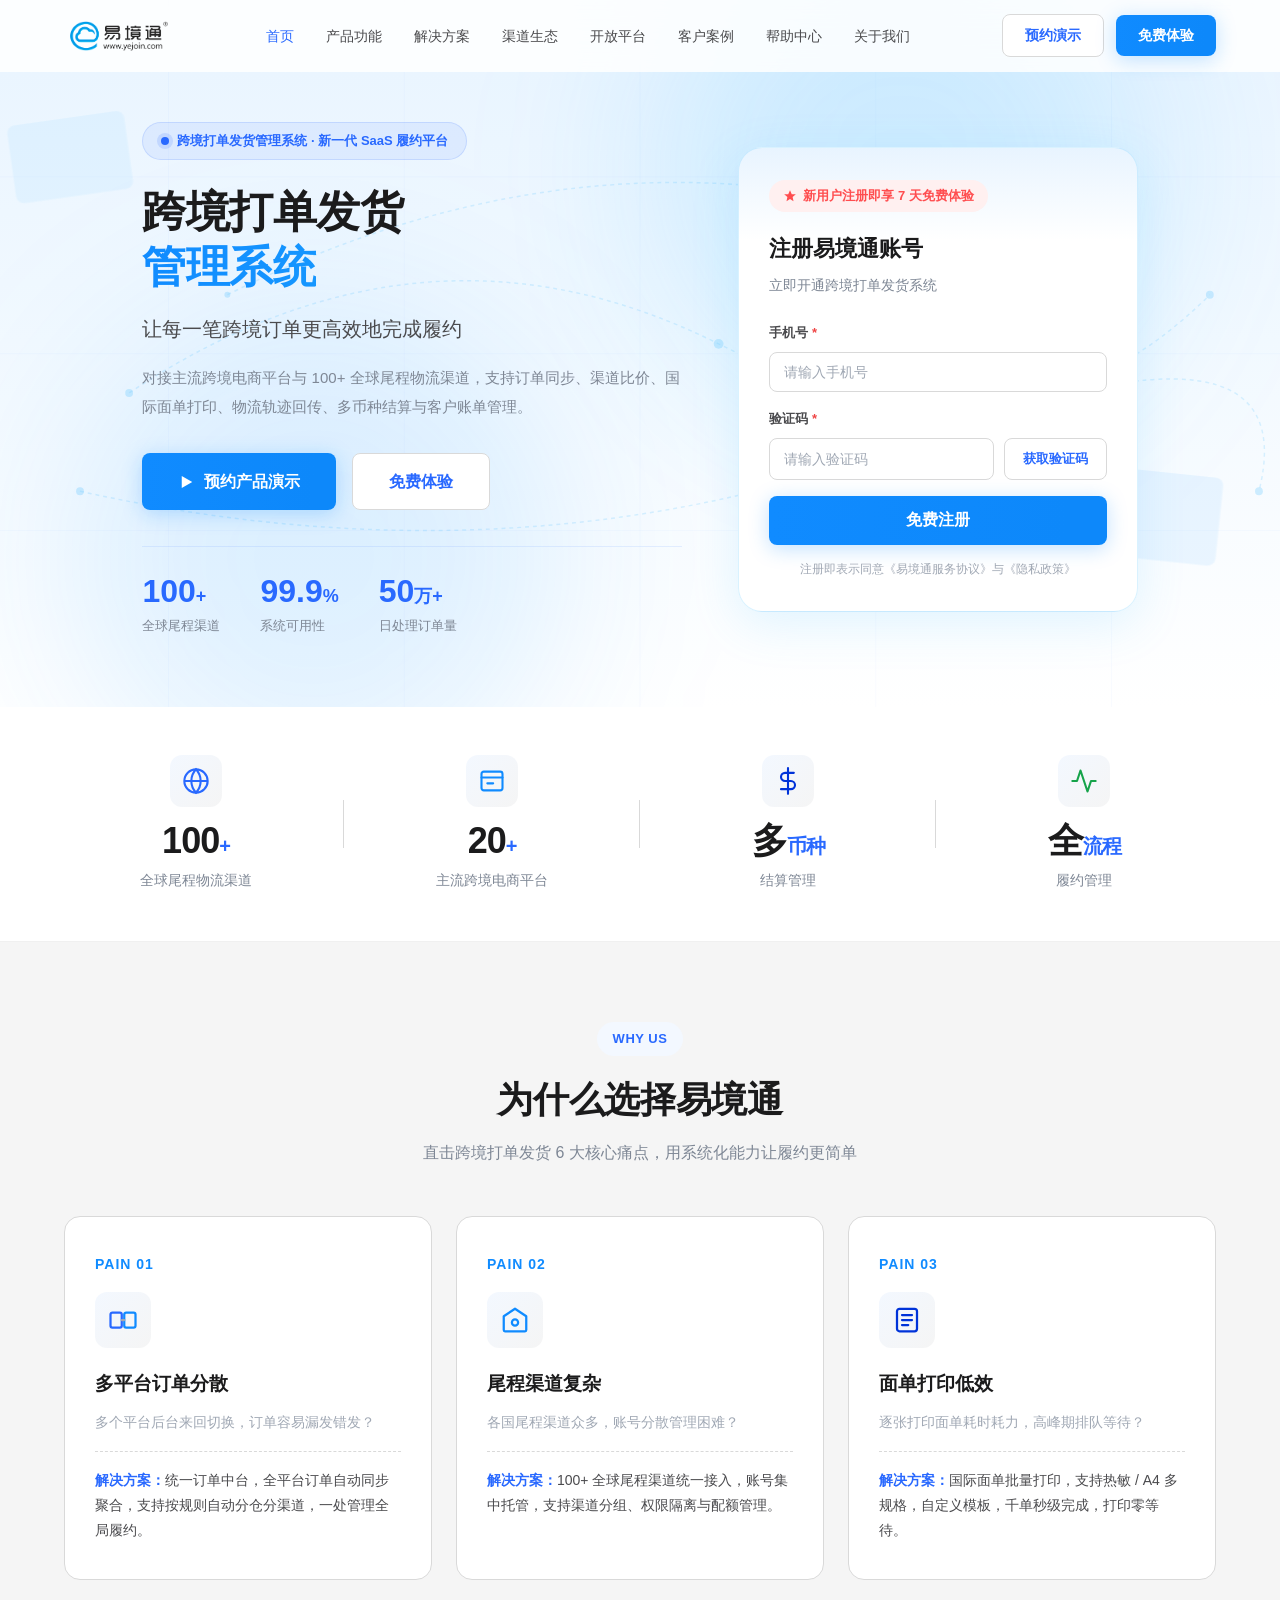
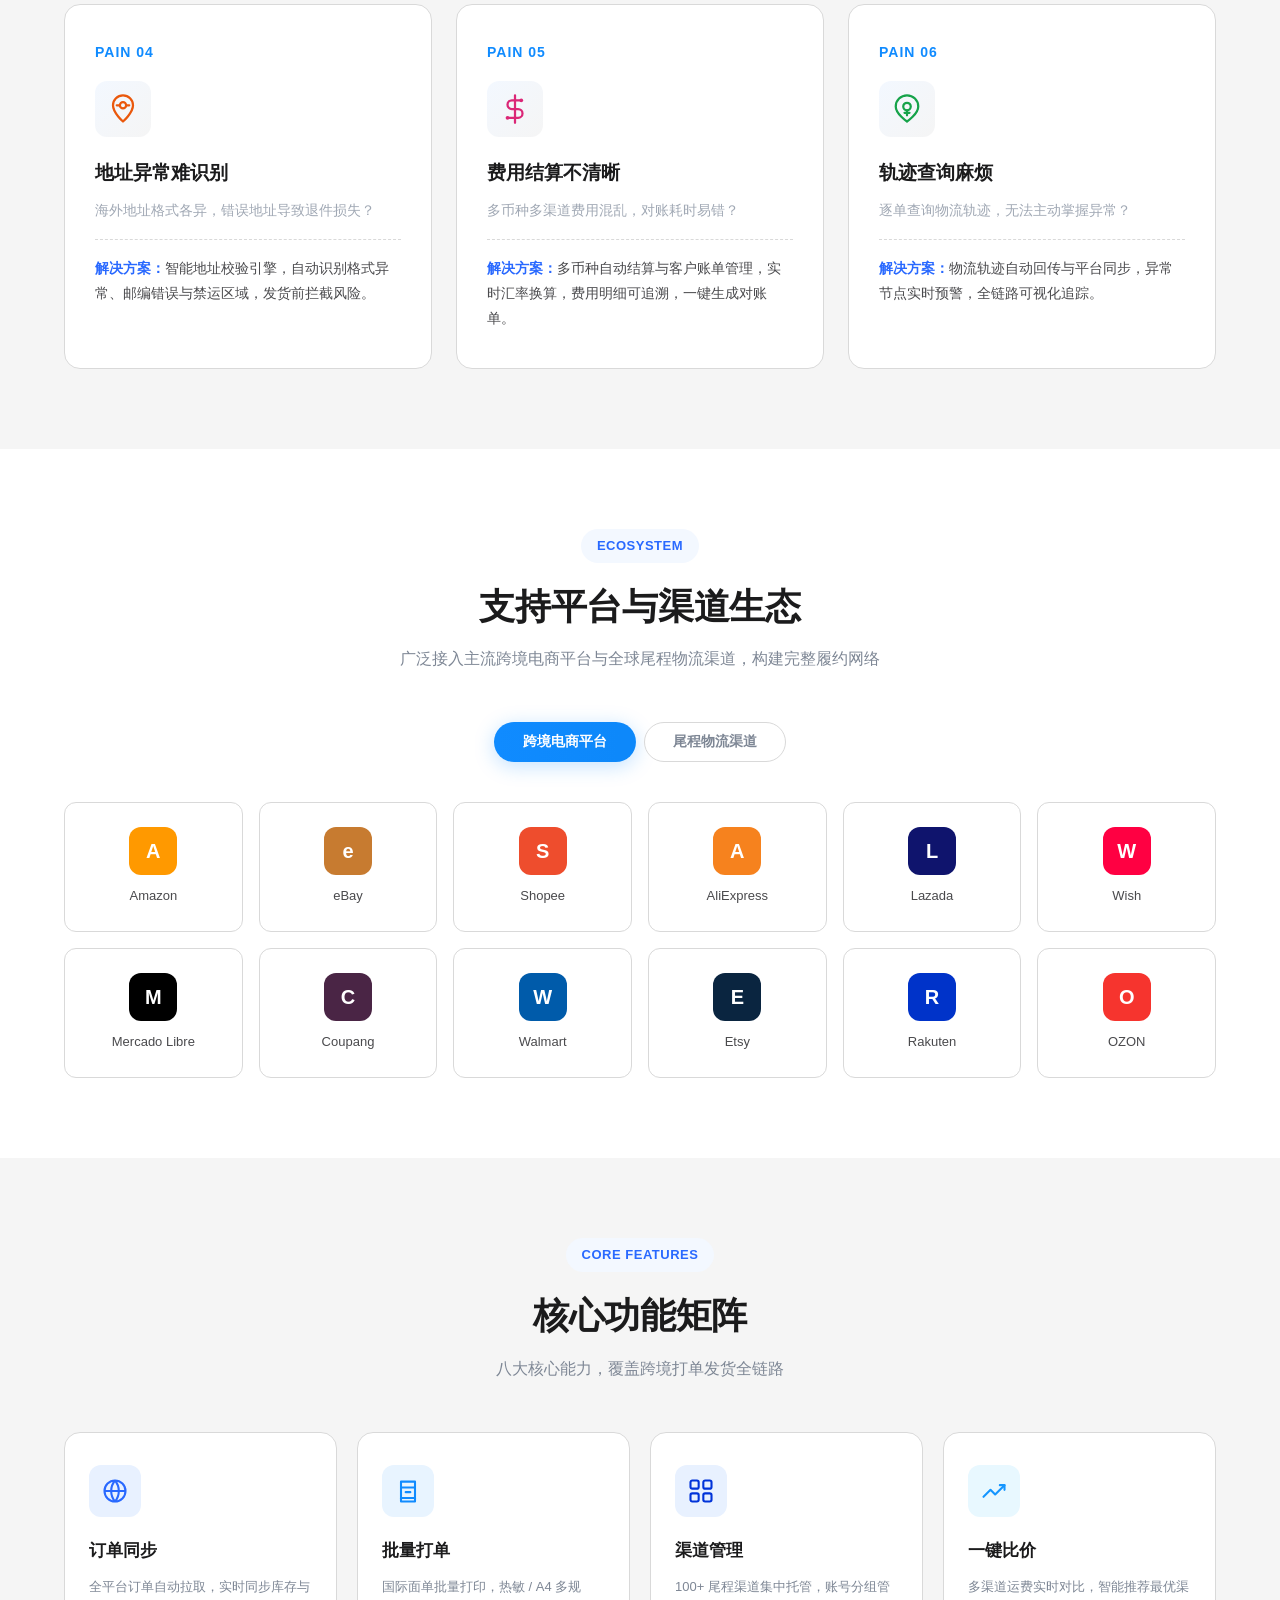
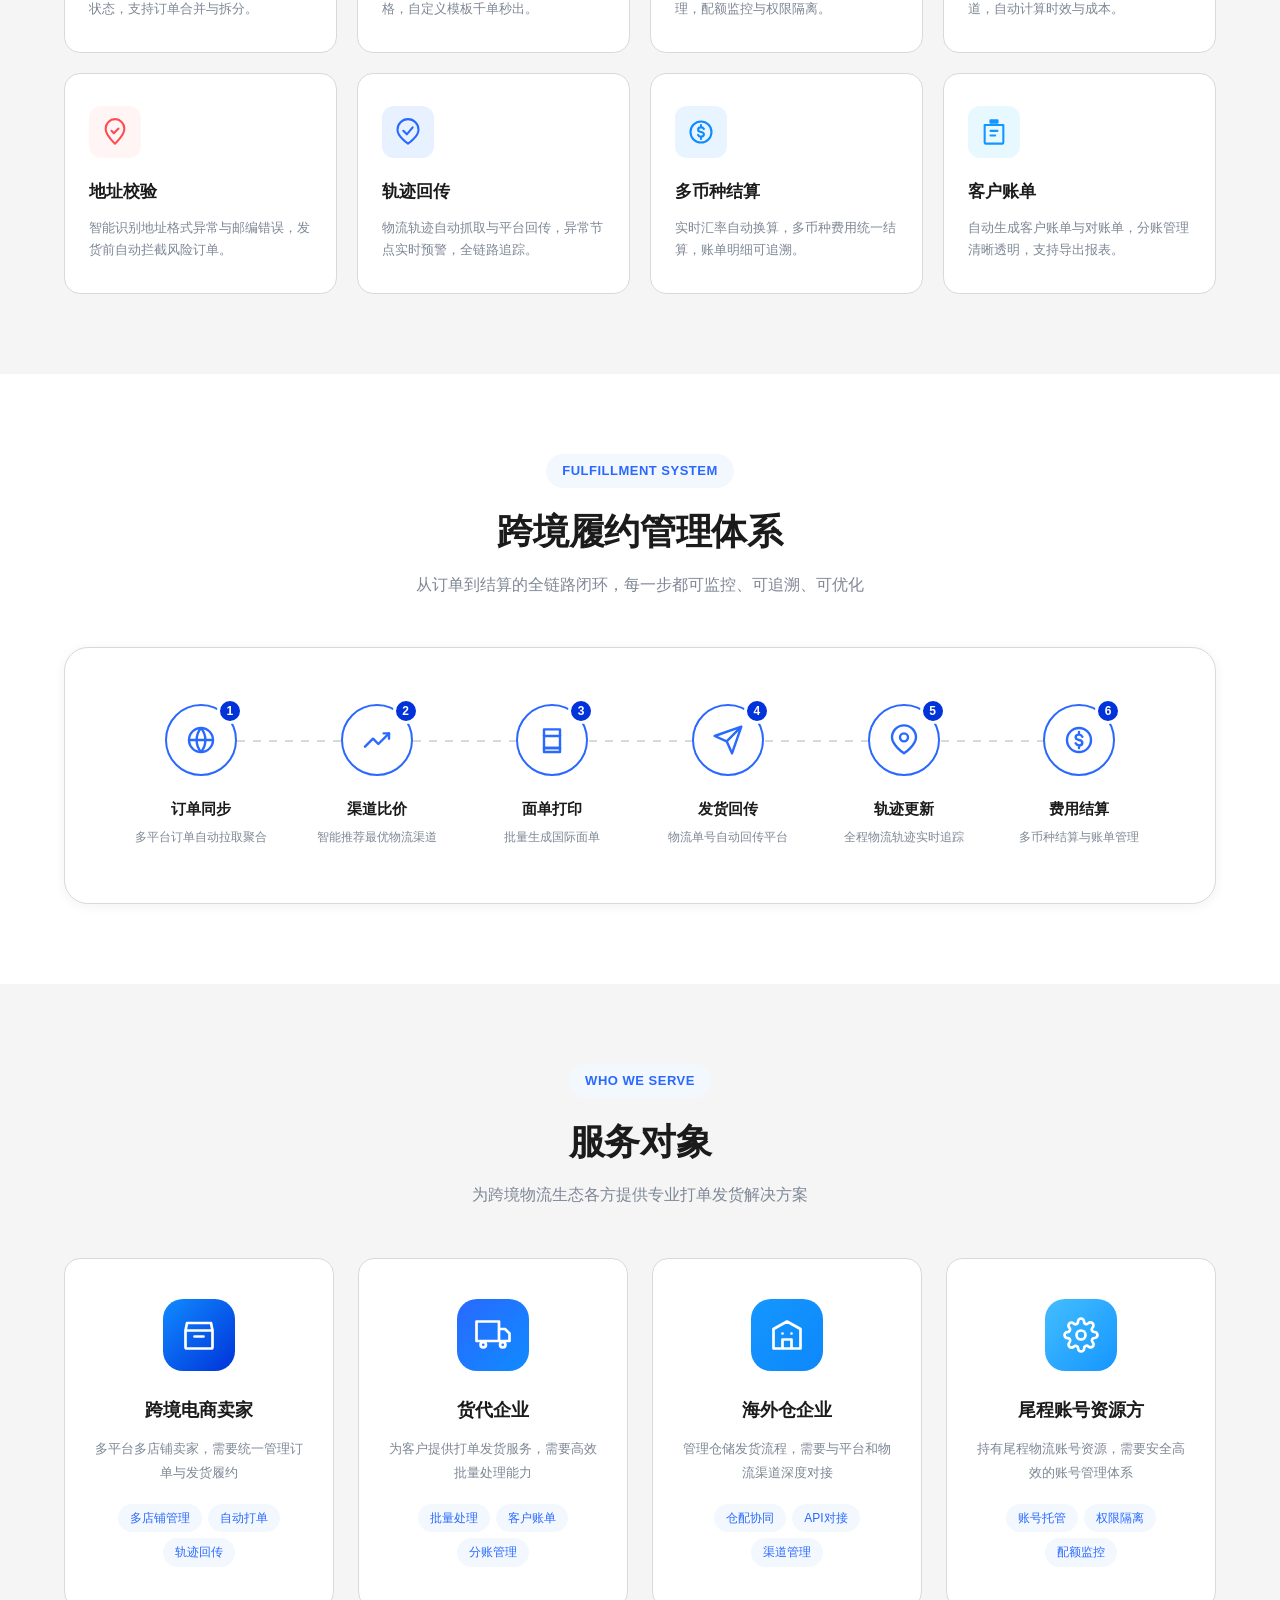
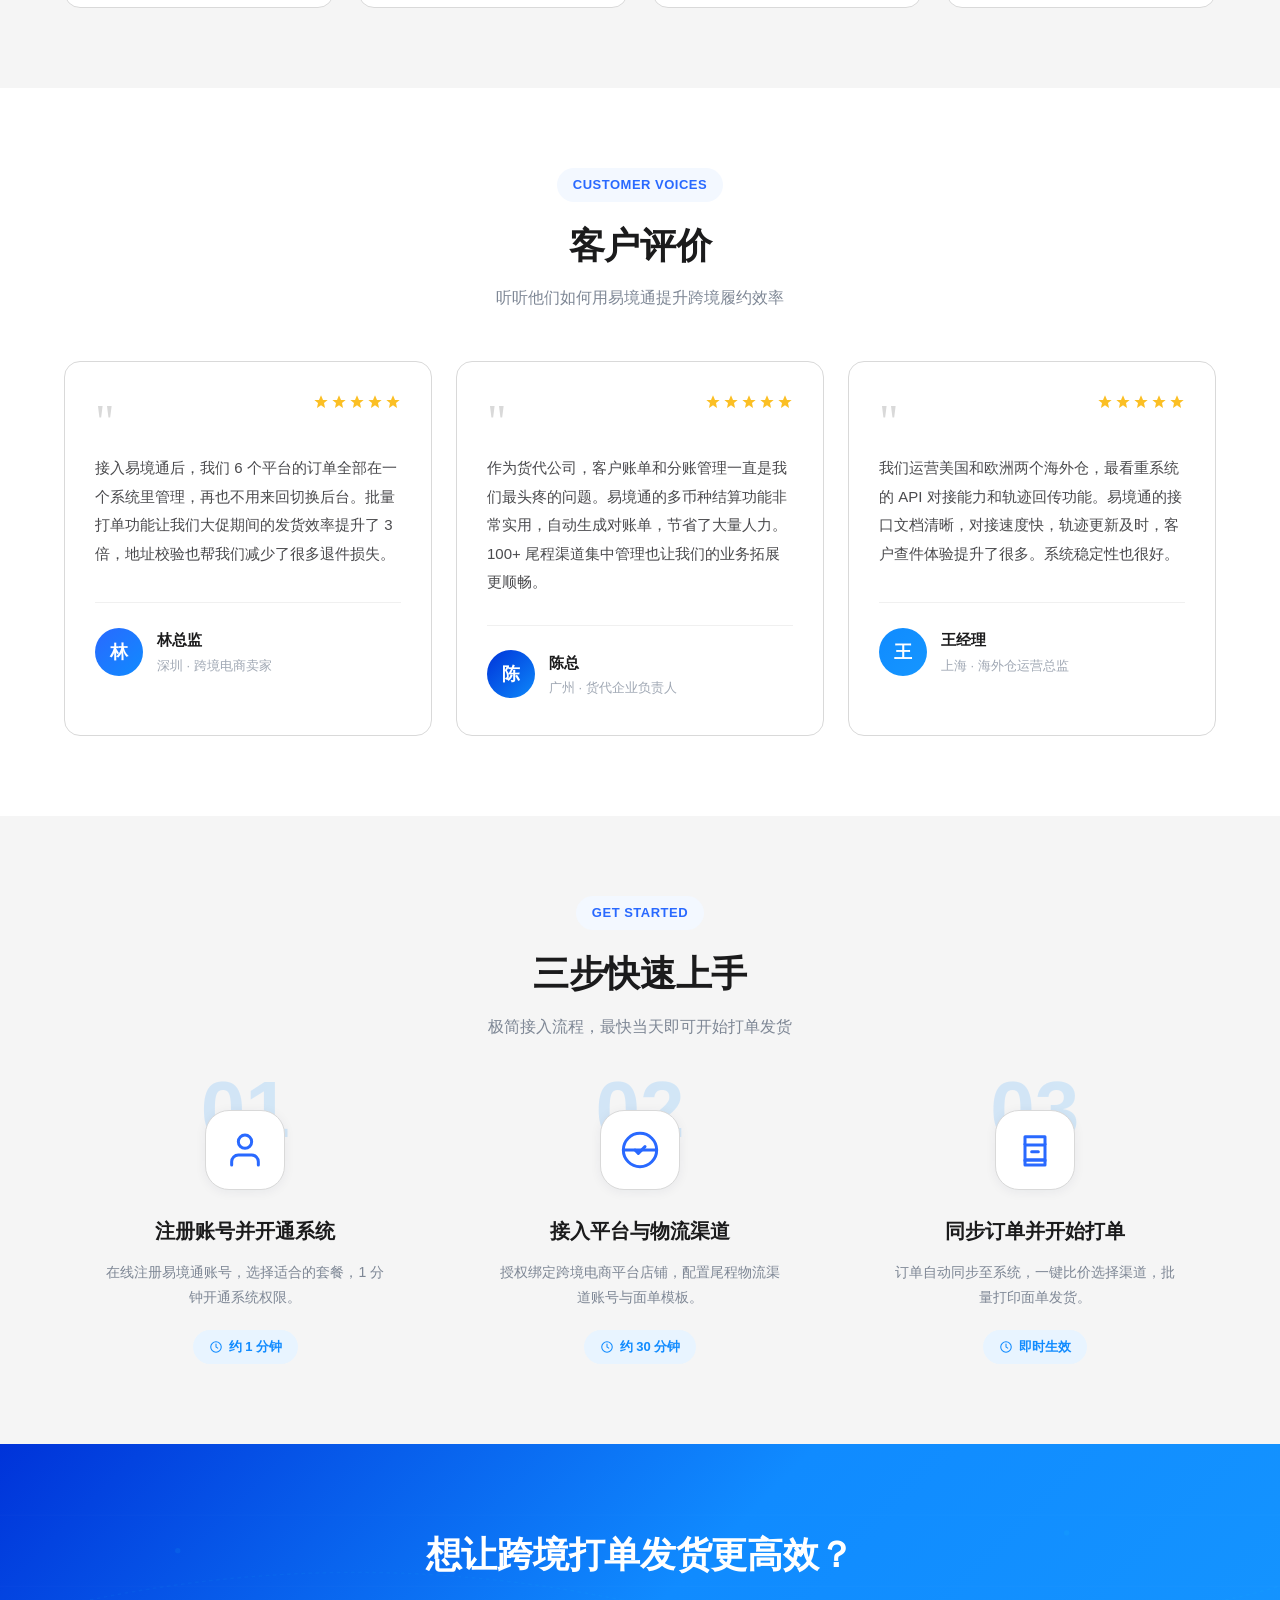
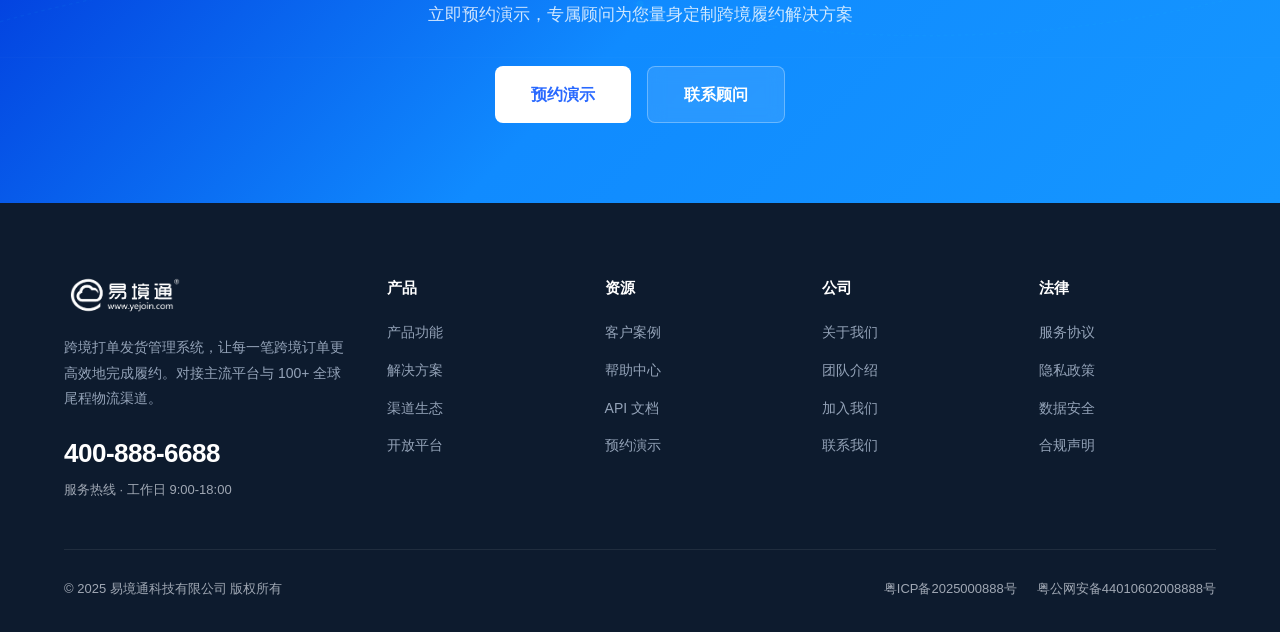
==== commit 87f3e2f6: "注册表单精简+模块顺序调整+Logo更换 - 注册表单只保留手机号+验证码两个字段 - 渠道生态模块移至核心功能矩阵前面 - 全站Logo替换为用户提供的品牌Logo(彩色版+白底版) - 顶部导航用" ====
--- a/index.html
+++ b/index.html
@@ -14,10 +14,7 @@
   <nav class="navbar" id="navbar">
     <div class="nav-inner">
       <a href="index.html" class="nav-logo">
-        <span class="logo-mark">
-          <svg viewBox="0 0 24 24" fill="none"><path d="M12 2L3 7v6c0 5 3.8 9.7 9 11 5.2-1.3 9-6 9-11V7l-9-5z" stroke="#fff" stroke-width="2" stroke-linejoin="round"/><path d="M9 12l2 2 4-4" stroke="#fff" stroke-width="2" stroke-linecap="round" stroke-linejoin="round"/></svg>
-        </span>
-        易境通
+        <img src="assets/logo-color.png" alt="易境通" class="logo-img">
       </a>
       <ul class="nav-menu" id="navMenu">
         <li><a href="index.html" class="active">首页</a></li>
@@ -126,14 +123,6 @@
                 <button type="button" class="btn btn--outline" id="sendCode" style="white-space:nowrap;padding:11px 18px;font-size:13px;">获取验证码</button>
               </div>
             </div>
-            <div class="form-group">
-              <label>设置密码 <span class="req">*</span></label>
-              <input type="password" class="form-control" name="password" placeholder="请设置登录密码" required>
-            </div>
-            <div class="form-group">
-              <label>公司名称 <span class="req">*</span></label>
-              <input type="text" class="form-control" name="company" placeholder="请输入公司名称" required>
-            </div>
             <button type="submit" class="btn btn--primary btn--block btn--lg">免费注册</button>
             <p class="form-footer">注册即表示同意《易境通服务协议》与《隐私政策》</p>
           </form>
@@ -258,61 +247,8 @@
     </div>
   </section>
 
-  <!-- ========== 4. 核心功能矩阵 ========== -->
-  <section class="section" id="features">
-    <div class="container">
-      <div class="section-head reveal">
-        <span class="section-eyebrow">CORE FEATURES</span>
-        <h2 class="section-title">核心功能矩阵</h2>
-        <p class="section-sub">八大核心能力，覆盖跨境打单发货全链路</p>
-      </div>
-      <div class="feature-grid">
-        <div class="feature-card reveal">
-          <div class="feature-icon fi-1"><svg viewBox="0 0 24 24" fill="none"><path d="M21 12a9 9 0 11-18 0 9 9 0 0118 0z" stroke="currentColor" stroke-width="1.8"/><path d="M3 12h18M12 3a14 14 0 010 18M12 3a14 14 0 000 18" stroke="currentColor" stroke-width="1.8"/></svg></div>
-          <h3>订单同步</h3>
-          <p>全平台订单自动拉取，实时同步库存与状态，支持订单合并与拆分。</p>
-        </div>
-        <div class="feature-card reveal reveal-d1">
-          <div class="feature-icon fi-2"><svg viewBox="0 0 24 24" fill="none"><path d="M6 9V4h12v5M6 18h12v3H6v-3z" stroke="currentColor" stroke-width="1.8" stroke-linejoin="round"/><path d="M6 9h12v9H6V9zM10 13h4" stroke="currentColor" stroke-width="1.8" stroke-linecap="round"/></svg></div>
-          <h3>批量打单</h3>
-          <p>国际面单批量打印，热敏 / A4 多规格，自定义模板千单秒出。</p>
-        </div>
-        <div class="feature-card reveal reveal-d2">
-          <div class="feature-icon fi-3"><svg viewBox="0 0 24 24" fill="none"><rect x="3" y="3" width="7" height="7" rx="1.5" stroke="currentColor" stroke-width="1.8"/><rect x="14" y="3" width="7" height="7" rx="1.5" stroke="currentColor" stroke-width="1.8"/><rect x="3" y="14" width="7" height="7" rx="1.5" stroke="currentColor" stroke-width="1.8"/><rect x="14" y="14" width="7" height="7" rx="1.5" stroke="currentColor" stroke-width="1.8"/></svg></div>
-          <h3>渠道管理</h3>
-          <p>100+ 尾程渠道集中托管，账号分组管理，配额监控与权限隔离。</p>
-        </div>
-        <div class="feature-card reveal reveal-d3">
-          <div class="feature-icon fi-4"><svg viewBox="0 0 24 24" fill="none"><path d="M3 17l6-6 4 4 8-8" stroke="currentColor" stroke-width="1.8" stroke-linecap="round" stroke-linejoin="round"/><path d="M17 7h4v4" stroke="currentColor" stroke-width="1.8" stroke-linecap="round" stroke-linejoin="round"/></svg></div>
-          <h3>一键比价</h3>
-          <p>多渠道运费实时对比，智能推荐最优渠道，自动计算时效与成本。</p>
-        </div>
-        <div class="feature-card reveal">
-          <div class="feature-icon fi-5"><svg viewBox="0 0 24 24" fill="none"><path d="M12 22s8-7 8-13a8 8 0 10-16 0c0 6 8 13 8 13z" stroke="currentColor" stroke-width="1.8" stroke-linejoin="round"/><path d="M9 11l2 2 4-4" stroke="currentColor" stroke-width="1.8" stroke-linecap="round" stroke-linejoin="round"/></svg></div>
-          <h3>地址校验</h3>
-          <p>智能识别地址格式异常与邮编错误，发货前自动拦截风险订单。</p>
-        </div>
-        <div class="feature-card reveal reveal-d1">
-          <div class="feature-icon fi-6"><svg viewBox="0 0 24 24" fill="none"><path d="M21 10c0 6-9 12-9 12s-9-6-9-12a9 9 0 0118 0z" stroke="currentColor" stroke-width="1.8" stroke-linejoin="round"/><path d="M8 11l3 3 5-6" stroke="currentColor" stroke-width="1.8" stroke-linecap="round" stroke-linejoin="round"/></svg></div>
-          <h3>轨迹回传</h3>
-          <p>物流轨迹自动抓取与平台回传，异常节点实时预警，全链路追踪。</p>
-        </div>
-        <div class="feature-card reveal reveal-d2">
-          <div class="feature-icon fi-7"><svg viewBox="0 0 24 24" fill="none"><circle cx="12" cy="12" r="9" stroke="currentColor" stroke-width="1.8"/><path d="M14.5 9.5c-.5-1-1.5-1.5-2.5-1.5-1.4 0-2.5.8-2.5 2s1 1.7 2.5 2 2.5.8 2.5 2-1.1 2-2.5 2c-1 0-2-.5-2.5-1.5M12 6v2M12 16v2" stroke="currentColor" stroke-width="1.8" stroke-linecap="round"/></svg></div>
-          <h3>多币种结算</h3>
-          <p>实时汇率自动换算，多币种费用统一结算，账单明细可追溯。</p>
-        </div>
-        <div class="feature-card reveal reveal-d3">
-          <div class="feature-icon fi-8"><svg viewBox="0 0 24 24" fill="none"><path d="M9 2h6v2H9V2zM4 6h16v15a1 1 0 01-1 1H5a1 1 0 01-1-1V6z" stroke="currentColor" stroke-width="1.8" stroke-linejoin="round"/><path d="M9 11h6M9 15h4" stroke="currentColor" stroke-width="1.8" stroke-linecap="round"/></svg></div>
-          <h3>客户账单</h3>
-          <p>自动生成客户账单与对账单，分账管理清晰透明，支持导出报表。</p>
-        </div>
-      </div>
-    </div>
-  </section>
-
-  <!-- ========== 5. 支持平台与渠道生态 ========== -->
-  <section class="section section--soft" id="ecology">
+  <!-- ========== 4. 支持平台与渠道生态 ========== -->
+  <section class="section" id="ecology">
     <div class="container">
       <div class="section-head reveal">
         <span class="section-eyebrow">ECOSYSTEM</span>
@@ -362,6 +298,59 @@
     </div>
   </section>
 
+  <!-- ========== 5. 核心功能矩阵 ========== -->
+  <section class="section section--soft" id="features">
+    <div class="container">
+      <div class="section-head reveal">
+        <span class="section-eyebrow">CORE FEATURES</span>
+        <h2 class="section-title">核心功能矩阵</h2>
+        <p class="section-sub">八大核心能力，覆盖跨境打单发货全链路</p>
+      </div>
+      <div class="feature-grid">
+        <div class="feature-card reveal">
+          <div class="feature-icon fi-1"><svg viewBox="0 0 24 24" fill="none"><path d="M21 12a9 9 0 11-18 0 9 9 0 0118 0z" stroke="currentColor" stroke-width="1.8"/><path d="M3 12h18M12 3a14 14 0 010 18M12 3a14 14 0 000 18" stroke="currentColor" stroke-width="1.8"/></svg></div>
+          <h3>订单同步</h3>
+          <p>全平台订单自动拉取，实时同步库存与状态，支持订单合并与拆分。</p>
+        </div>
+        <div class="feature-card reveal reveal-d1">
+          <div class="feature-icon fi-2"><svg viewBox="0 0 24 24" fill="none"><path d="M6 9V4h12v5M6 18h12v3H6v-3z" stroke="currentColor" stroke-width="1.8" stroke-linejoin="round"/><path d="M6 9h12v9H6V9zM10 13h4" stroke="currentColor" stroke-width="1.8" stroke-linecap="round"/></svg></div>
+          <h3>批量打单</h3>
+          <p>国际面单批量打印，热敏 / A4 多规格，自定义模板千单秒出。</p>
+        </div>
+        <div class="feature-card reveal reveal-d2">
+          <div class="feature-icon fi-3"><svg viewBox="0 0 24 24" fill="none"><rect x="3" y="3" width="7" height="7" rx="1.5" stroke="currentColor" stroke-width="1.8"/><rect x="14" y="3" width="7" height="7" rx="1.5" stroke="currentColor" stroke-width="1.8"/><rect x="3" y="14" width="7" height="7" rx="1.5" stroke="currentColor" stroke-width="1.8"/><rect x="14" y="14" width="7" height="7" rx="1.5" stroke="currentColor" stroke-width="1.8"/></svg></div>
+          <h3>渠道管理</h3>
+          <p>100+ 尾程渠道集中托管，账号分组管理，配额监控与权限隔离。</p>
+        </div>
+        <div class="feature-card reveal reveal-d3">
+          <div class="feature-icon fi-4"><svg viewBox="0 0 24 24" fill="none"><path d="M3 17l6-6 4 4 8-8" stroke="currentColor" stroke-width="1.8" stroke-linecap="round" stroke-linejoin="round"/><path d="M17 7h4v4" stroke="currentColor" stroke-width="1.8" stroke-linecap="round" stroke-linejoin="round"/></svg></div>
+          <h3>一键比价</h3>
+          <p>多渠道运费实时对比，智能推荐最优渠道，自动计算时效与成本。</p>
+        </div>
+        <div class="feature-card reveal">
+          <div class="feature-icon fi-5"><svg viewBox="0 0 24 24" fill="none"><path d="M12 22s8-7 8-13a8 8 0 10-16 0c0 6 8 13 8 13z" stroke="currentColor" stroke-width="1.8" stroke-linejoin="round"/><path d="M9 11l2 2 4-4" stroke="currentColor" stroke-width="1.8" stroke-linecap="round" stroke-linejoin="round"/></svg></div>
+          <h3>地址校验</h3>
+          <p>智能识别地址格式异常与邮编错误，发货前自动拦截风险订单。</p>
+        </div>
+        <div class="feature-card reveal reveal-d1">
+          <div class="feature-icon fi-6"><svg viewBox="0 0 24 24" fill="none"><path d="M21 10c0 6-9 12-9 12s-9-6-9-12a9 9 0 0118 0z" stroke="currentColor" stroke-width="1.8" stroke-linejoin="round"/><path d="M8 11l3 3 5-6" stroke="currentColor" stroke-width="1.8" stroke-linecap="round" stroke-linejoin="round"/></svg></div>
+          <h3>轨迹回传</h3>
+          <p>物流轨迹自动抓取与平台回传，异常节点实时预警，全链路追踪。</p>
+        </div>
+        <div class="feature-card reveal reveal-d2">
+          <div class="feature-icon fi-7"><svg viewBox="0 0 24 24" fill="none"><circle cx="12" cy="12" r="9" stroke="currentColor" stroke-width="1.8"/><path d="M14.5 9.5c-.5-1-1.5-1.5-2.5-1.5-1.4 0-2.5.8-2.5 2s1 1.7 2.5 2 2.5.8 2.5 2-1.1 2-2.5 2c-1 0-2-.5-2.5-1.5M12 6v2M12 16v2" stroke="currentColor" stroke-width="1.8" stroke-linecap="round"/></svg></div>
+          <h3>多币种结算</h3>
+          <p>实时汇率自动换算，多币种费用统一结算，账单明细可追溯。</p>
+        </div>
+        <div class="feature-card reveal reveal-d3">
+          <div class="feature-icon fi-8"><svg viewBox="0 0 24 24" fill="none"><path d="M9 2h6v2H9V2zM4 6h16v15a1 1 0 01-1 1H5a1 1 0 01-1-1V6z" stroke="currentColor" stroke-width="1.8" stroke-linejoin="round"/><path d="M9 11h6M9 15h4" stroke="currentColor" stroke-width="1.8" stroke-linecap="round"/></svg></div>
+          <h3>客户账单</h3>
+          <p>自动生成客户账单与对账单，分账管理清晰透明，支持导出报表。</p>
+        </div>
+      </div>
+    </div>
+  </section>
+
   <!-- ========== 6. 跨境履约管理体系 ========== -->
   <section class="section" id="flow">
     <div class="container">
@@ -627,8 +616,7 @@
       <div class="footer-top">
         <div class="footer-brand">
           <a href="index.html" class="nav-logo">
-            <span class="logo-mark"><svg viewBox="0 0 24 24" fill="none"><path d="M12 2L3 7v6c0 5 3.8 9.7 9 11 5.2-1.3 9-6 9-11V7l-9-5z" stroke="#fff" stroke-width="2" stroke-linejoin="round"/><path d="M9 12l2 2 4-4" stroke="#fff" stroke-width="2" stroke-linecap="round" stroke-linejoin="round"/></svg></span>
-            易境通
+            <img src="assets/logo-white.png" alt="易境通" class="logo-img-footer">
           </a>
           <p>跨境打单发货管理系统，让每一笔跨境订单更高效地完成履约。对接主流平台与 100+ 全球尾程物流渠道。</p>
           <div class="footer-contact">
--- a/css/style.css
+++ b/css/style.css
@@ -206,6 +206,11 @@
   color: var(--t-1);
   letter-spacing: -.5px;
 }
+.nav-logo .logo-img {
+  height: 36px;
+  width: auto;
+  display: block;
+}
 .nav-logo .logo-mark {
   width: 36px; height: 36px;
   border-radius: 10px;
@@ -263,6 +268,12 @@
   border-bottom: 1px solid rgba(255,255,255,.08);
 }
 .footer-brand .nav-logo { color: #fff; margin-bottom: 20px; }
+.footer-brand .logo-img-footer {
+  height: 40px;
+  width: auto;
+  display: block;
+  filter: brightness(0) invert(1);
+}
 .footer-brand p { font-size: 14px; line-height: 1.8; max-width: 280px; }
 .footer-contact { margin-top: 20px; }
 .footer-contact .hotline {
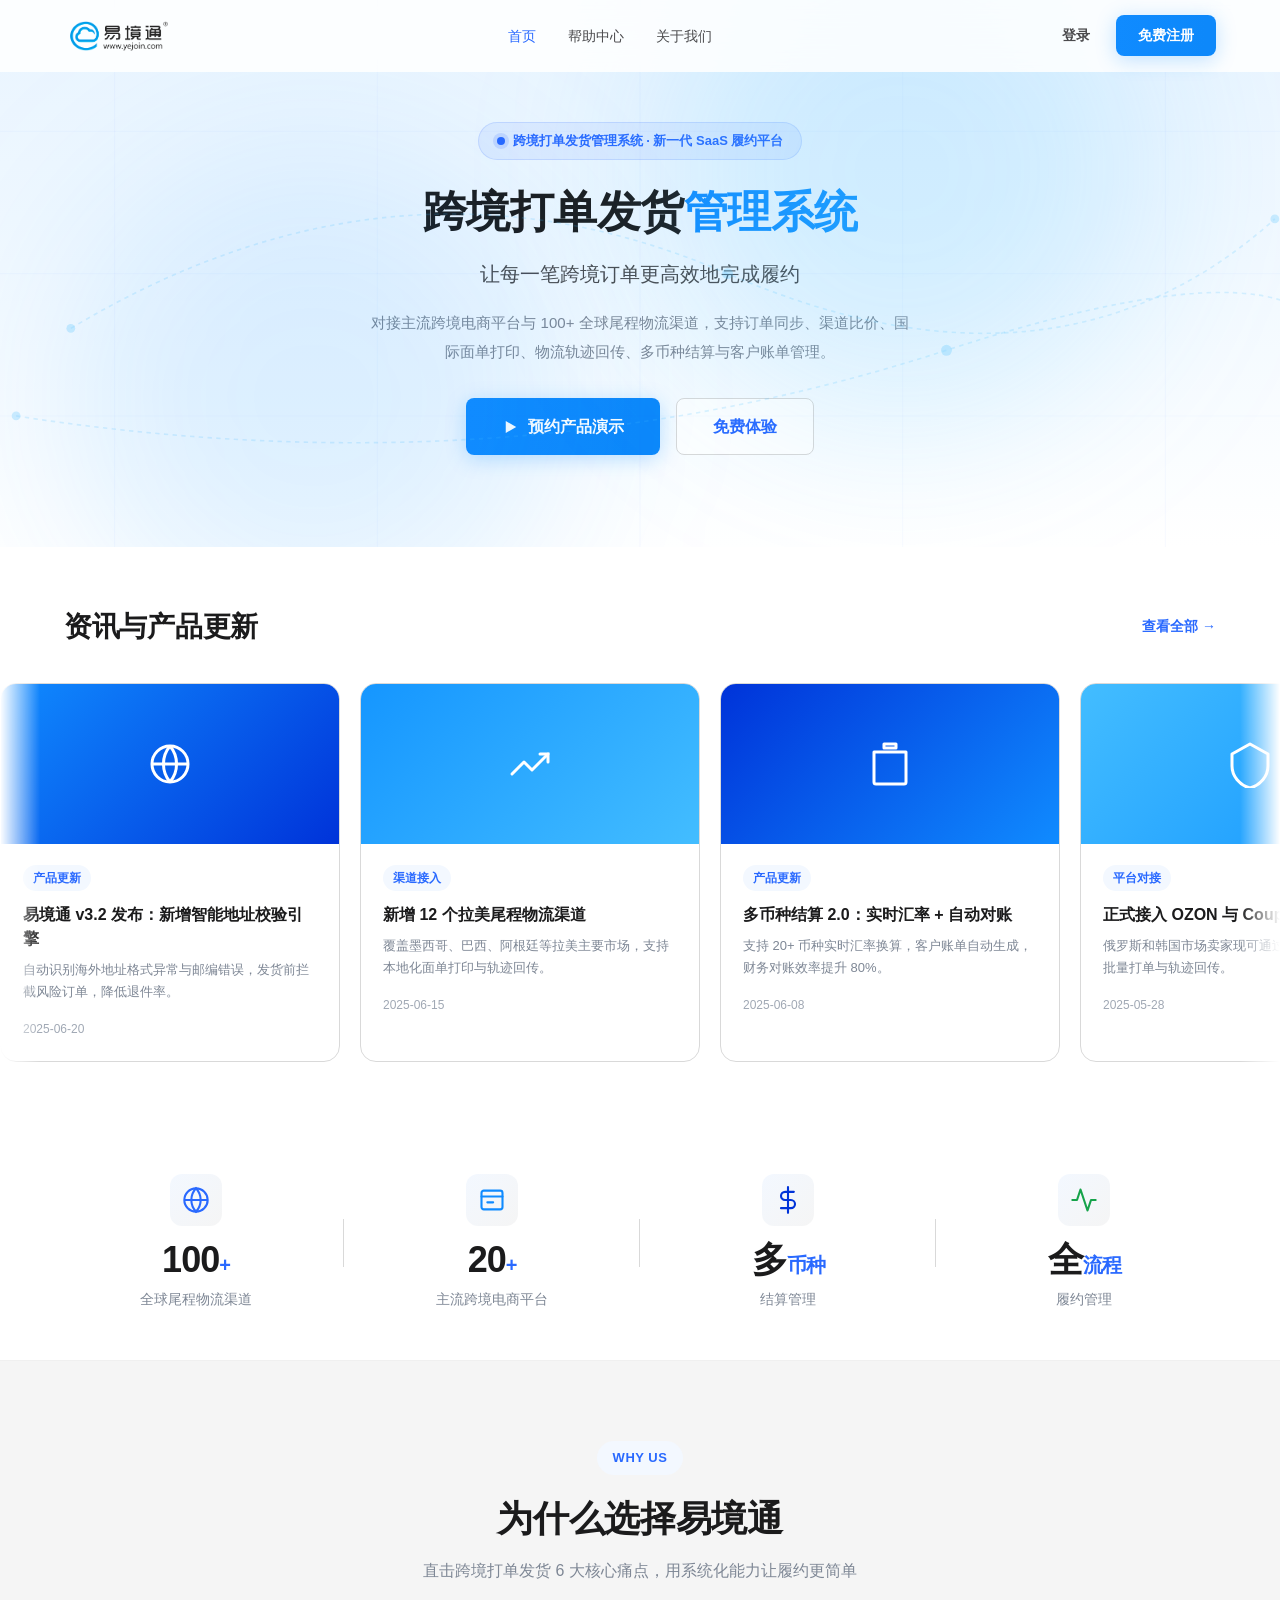
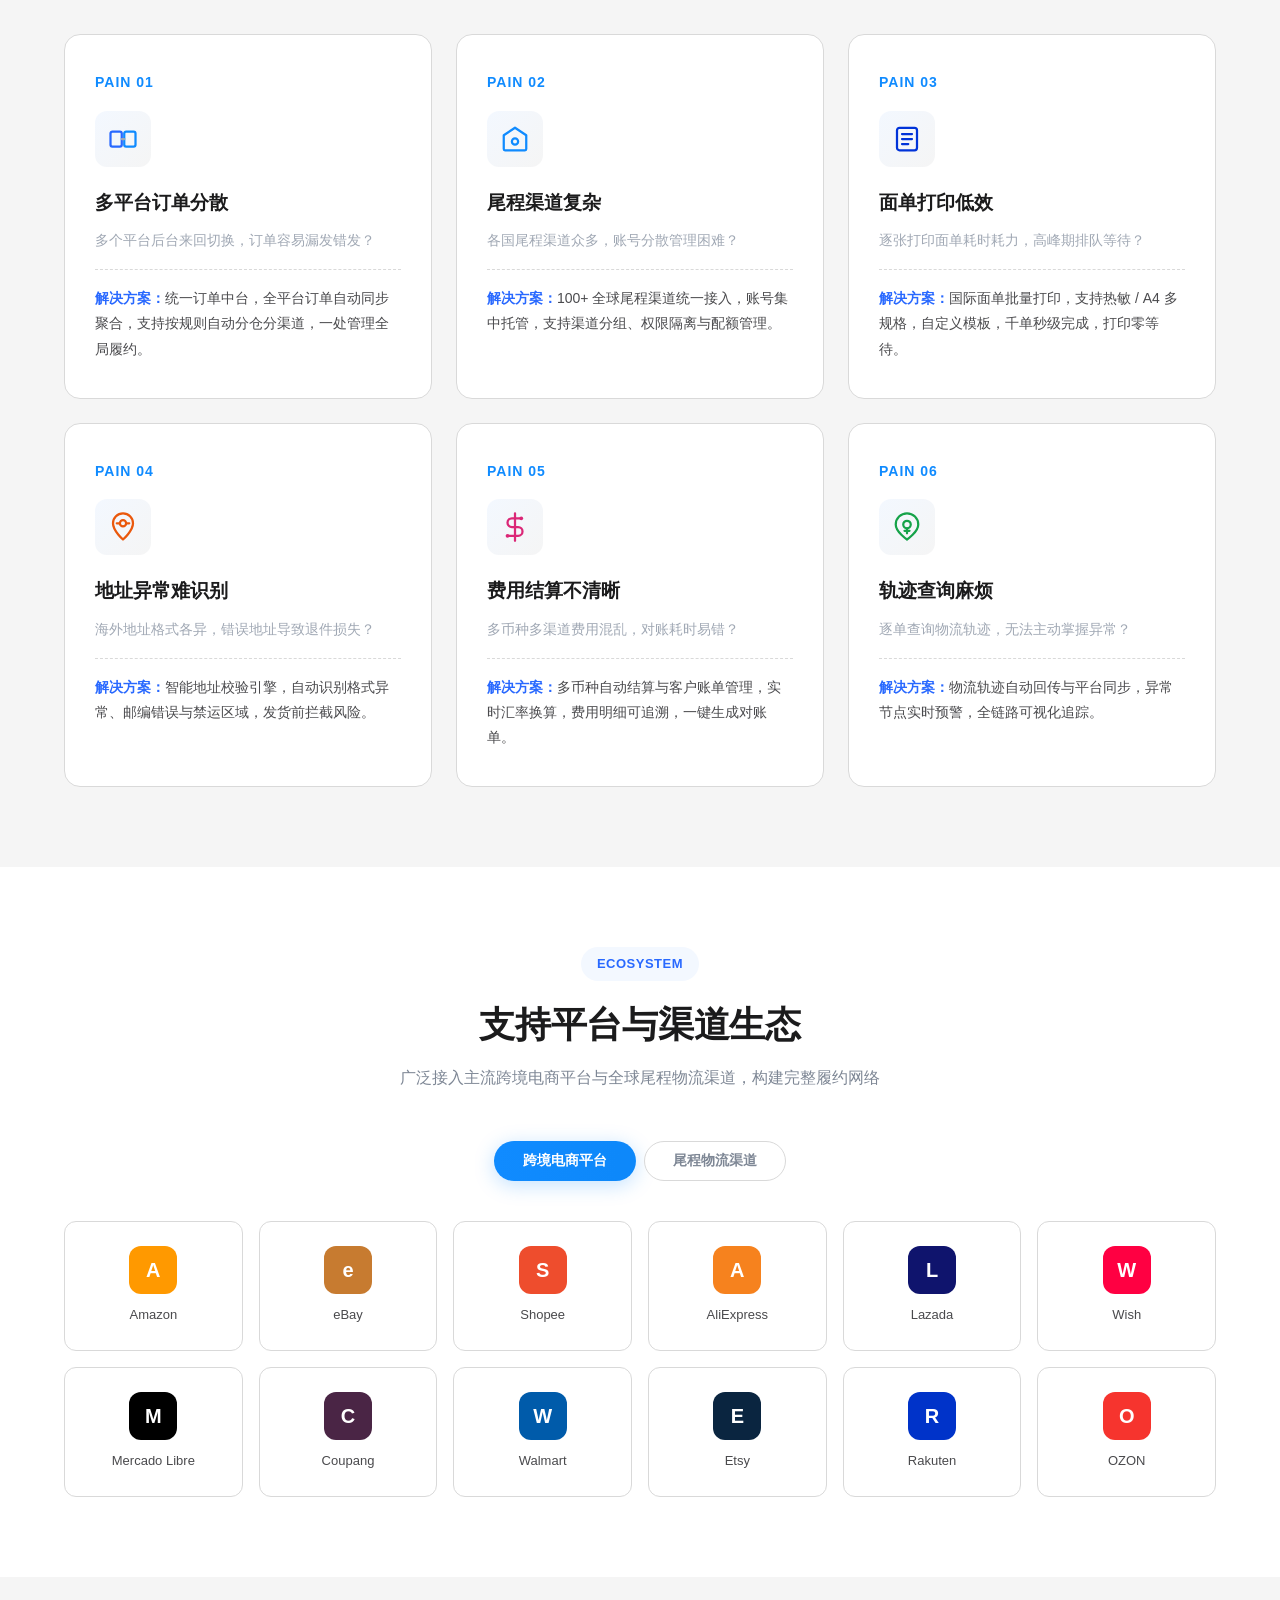
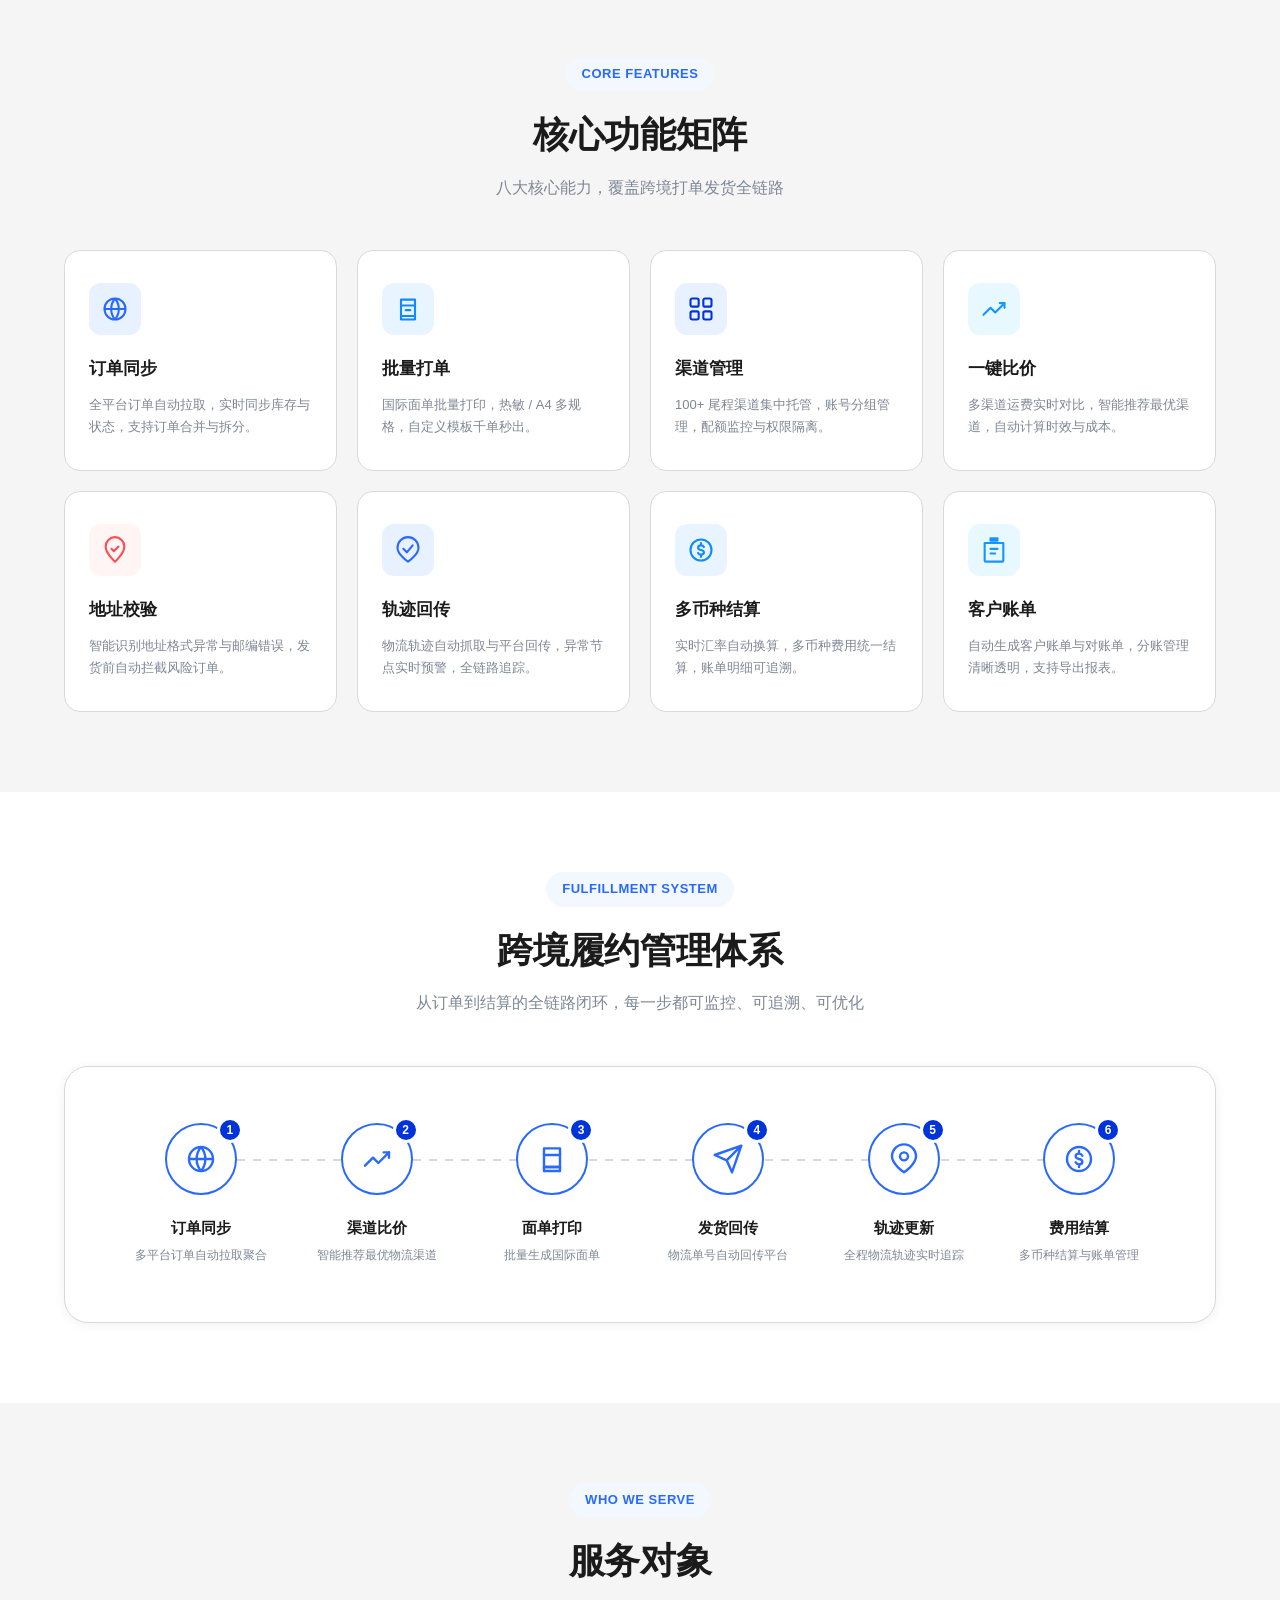
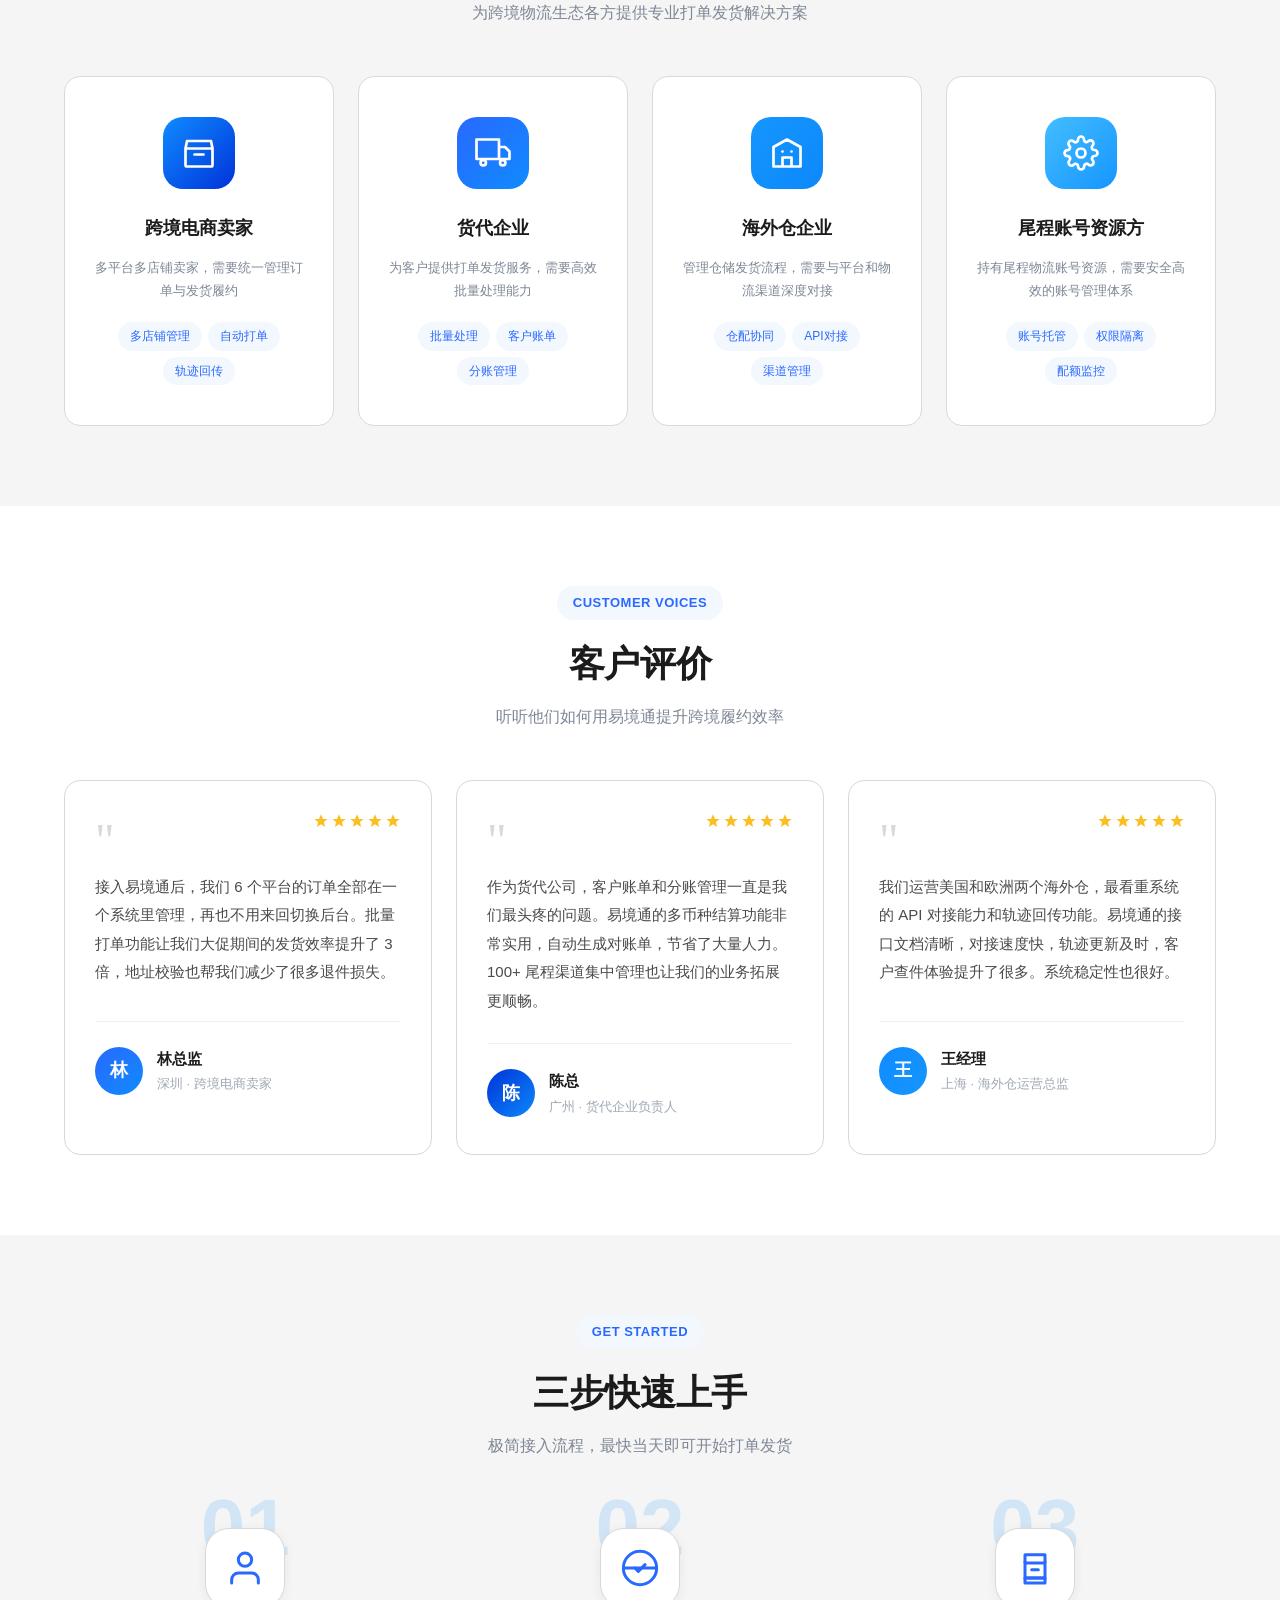
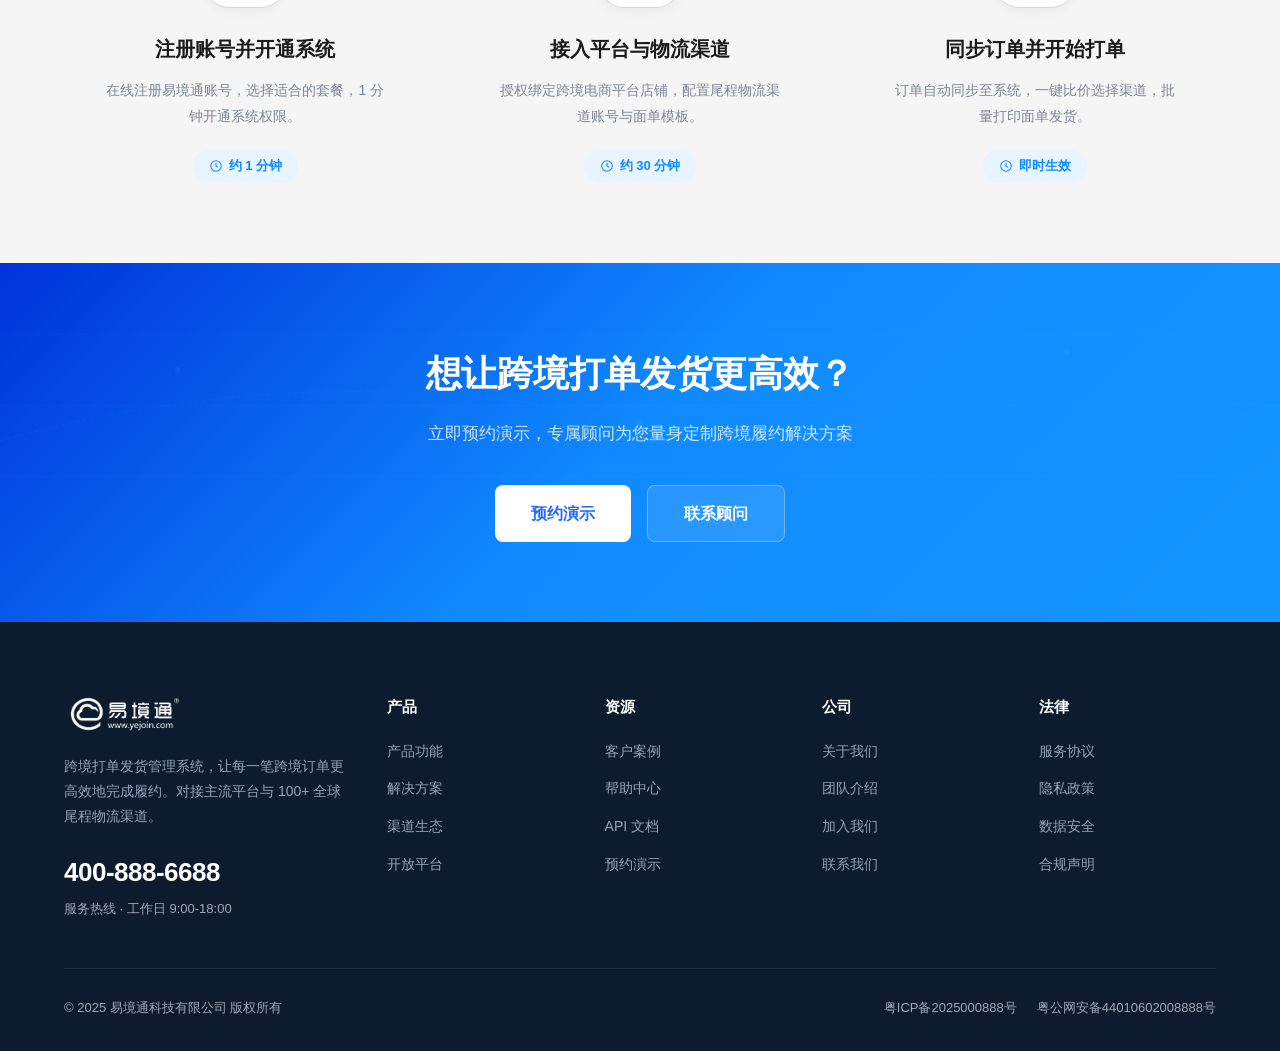
==== commit 37df2e14: "大改版：精简导航+缩短Banner+资讯滚动+帮助中心 - 导航精简为3项：首页、帮助中心、关于我们 + 登录/注册按钮 - Banner移除注册表单，高度从720px缩短至547px(利于SEO) " ====
--- a/index.html
+++ b/index.html
@@ -18,47 +18,32 @@
       </a>
       <ul class="nav-menu" id="navMenu">
         <li><a href="index.html" class="active">首页</a></li>
-        <li><a href="products.html">产品功能</a></li>
-        <li><a href="products.html#solution">解决方案</a></li>
-        <li><a href="products.html#ecology">渠道生态</a></li>
-        <li><a href="products.html#open">开放平台</a></li>
-        <li><a href="about.html#cases">客户案例</a></li>
-        <li><a href="contact.html">帮助中心</a></li>
+        <li><a href="help.html">帮助中心</a></li>
         <li><a href="about.html">关于我们</a></li>
       </ul>
       <div class="nav-actions">
-        <a href="contact.html" class="btn btn--outline">预约演示</a>
-        <a href="contact.html" class="btn btn--primary">免费体验</a>
+        <a href="#" class="nav-login">登录</a>
+        <a href="#" class="btn btn--primary">免费注册</a>
       </div>
       <button class="nav-toggle" id="navToggle" aria-label="菜单"><span></span><span></span><span></span></button>
     </div>
   </nav>
 
-  <!-- ========== 1. 首屏 Hero ========== -->
+  <!-- ========== 1. 首屏 Hero（精简版，利于SEO） ========== -->
   <section class="hero">
     <div class="hero-bg">
-      <svg viewBox="0 0 1440 720" preserveAspectRatio="xMidYMid slice" fill="none">
-        <!-- 经纬线网格 -->
+      <svg viewBox="0 0 1440 500" preserveAspectRatio="xMidYMid slice" fill="none">
         <g stroke="rgba(41,105,255,.05)" stroke-width="1">
-          <line x1="0" y1="180" x2="1440" y2="180"/><line x1="0" y1="360" x2="1440" y2="360"/><line x1="0" y1="540" x2="1440" y2="540"/>
-          <line x1="240" y1="0" x2="240" y2="720"/><line x1="480" y1="0" x2="480" y2="720"/><line x1="720" y1="0" x2="720" y2="720"/><line x1="960" y1="0" x2="960" y2="720"/><line x1="1200" y1="0" x2="1200" y2="720"/>
+          <line x1="0" y1="120" x2="1440" y2="120"/><line x1="0" y1="250" x2="1440" y2="250"/><line x1="0" y1="380" x2="1440" y2="380"/>
+          <line x1="240" y1="0" x2="240" y2="500"/><line x1="480" y1="0" x2="480" y2="500"/><line x1="720" y1="0" x2="720" y2="500"/><line x1="960" y1="0" x2="960" y2="500"/><line x1="1200" y1="0" x2="1200" y2="500"/>
         </g>
-        <!-- 物流连接线 -->
         <g stroke="rgba(67,189,255,.3)" stroke-width="1.5" stroke-dasharray="4 4">
-          <path d="M200 400 Q500 200 800 350 T1300 300"/>
-          <path d="M150 500 Q600 600 1000 450 T1350 500"/>
-          <path d="M300 300 Q700 100 1100 250"/>
+          <path d="M200 300 Q500 120 800 250 T1300 200"/>
+          <path d="M150 380 Q600 450 1000 320 T1350 380"/>
         </g>
-        <!-- 节点 -->
         <g fill="rgba(67,189,255,.4)">
-          <circle cx="200" cy="400" r="4"/><circle cx="800" cy="350" r="5"/><circle cx="1300" cy="300" r="4"/>
-          <circle cx="150" cy="500" r="4"/><circle cx="1000" cy="450" r="5"/><circle cx="1350" cy="500" r="4"/>
-          <circle cx="300" cy="300" r="3"/><circle cx="1100" cy="250" r="4"/>
-        </g>
-        <!-- 浮动面单卡片 -->
-        <g opacity=".12">
-          <rect x="80" y="120" width="120" height="80" rx="8" fill="#43bdff" transform="rotate(-8 140 160)"/>
-          <rect x="1180" y="480" width="130" height="90" rx="8" fill="#1596ff" transform="rotate(6 1245 525)"/>
+          <circle cx="200" cy="300" r="4"/><circle cx="800" cy="250" r="5"/><circle cx="1300" cy="200" r="4"/>
+          <circle cx="150" cy="380" r="4"/><circle cx="1000" cy="320" r="5"/><circle cx="1350" cy="380" r="4"/>
         </g>
       </svg>
     </div>
@@ -66,79 +51,112 @@
     <div class="hero-glow hero-glow--2"></div>
 
     <div class="container">
-      <div class="hero-inner">
-        <!-- 左侧内容 -->
-        <div class="hero-content">
+      <div class="hero-inner hero-inner--center">
+        <div class="hero-content hero-content--center">
           <div class="hero-badge">
             <span class="dot"></span>
             跨境打单发货管理系统 · 新一代 SaaS 履约平台
           </div>
           <h1 class="hero-title">
-            跨境打单发货<br><span class="grad">管理系统</span>
+            跨境打单发货<span class="grad">管理系统</span>
           </h1>
           <p class="hero-sub">让每一笔跨境订单更高效地完成履约</p>
           <p class="hero-desc">
             对接主流跨境电商平台与 100+ 全球尾程物流渠道，支持订单同步、渠道比价、国际面单打印、物流轨迹回传、多币种结算与客户账单管理。
           </p>
           <div class="hero-actions">
-            <a href="contact.html" class="btn btn--primary btn--lg">
+            <a href="#" class="btn btn--primary btn--lg">
               <svg viewBox="0 0 24 24" fill="none"><path d="M5 4l14 8-14 8V4z" fill="currentColor"/></svg>
               预约产品演示
             </a>
-            <a href="contact.html" class="btn btn--outline btn--lg">免费体验</a>
-          </div>
-          <div class="hero-stats">
-            <div class="hero-stat">
-              <div class="num">100<span>+</span></div>
-              <div class="label">全球尾程渠道</div>
-            </div>
-            <div class="hero-stat">
-              <div class="num">99.9<span>%</span></div>
-              <div class="label">系统可用性</div>
-            </div>
-            <div class="hero-stat">
-              <div class="num">50<span>万+</span></div>
-              <div class="label">日处理订单量</div>
-            </div>
-          </div>
-        </div>
-
-        <!-- 右侧注册卡片 -->
-        <div class="hero-form" id="heroFormCard">
-          <form id="demoForm">
-            <div class="form-promo">
-              <svg viewBox="0 0 24 24" width="14" height="14" fill="none"><path d="M12 2l3 7h7l-5.5 4.5L18 21l-6-4-6 4 1.5-7.5L2 9h7z" fill="#ff4d4f"/></svg>
-              新用户注册即享 7 天免费体验
-            </div>
-            <h3>注册易境通账号</h3>
-            <p class="form-sub">立即开通跨境打单发货系统</p>
-            <div class="form-group">
-              <label>手机号 <span class="req">*</span></label>
-              <input type="tel" class="form-control" name="phone" placeholder="请输入手机号" required>
-            </div>
-            <div class="form-group">
-              <label>验证码 <span class="req">*</span></label>
-              <div style="display:flex;gap:10px;">
-                <input type="text" class="form-control" name="code" placeholder="请输入验证码" required style="flex:1;">
-                <button type="button" class="btn btn--outline" id="sendCode" style="white-space:nowrap;padding:11px 18px;font-size:13px;">获取验证码</button>
-              </div>
-            </div>
-            <button type="submit" class="btn btn--primary btn--block btn--lg">免费注册</button>
-            <p class="form-footer">注册即表示同意《易境通服务协议》与《隐私政策》</p>
-          </form>
-          <div class="form-success" id="formSuccess">
-            <div class="check">
-              <svg viewBox="0 0 24 24" fill="none"><path d="M5 13l4 4L19 7" stroke="currentColor" stroke-width="2.5" stroke-linecap="round" stroke-linejoin="round"/></svg>
-            </div>
-            <h4>注册成功！</h4>
-            <p>您的易境通账号已创建<br>正在为您跳转到系统后台...</p>
-          </div>
-        </div>
-      </div>
-    </div>
-  </section>
-
-  <!-- ========== 2. 数据背书 ========== -->
+            <a href="#" class="btn btn--outline btn--lg">免费体验</a>
+          </div>
+        </div>
+      </div>
+    </div>
+  </section>
+
+  <!-- ========== 2. 资讯/产品更新滚动 ========== -->
+  <section class="news-scroll-section">
+    <div class="container">
+      <div class="news-scroll-head">
+        <h2 class="news-scroll-title">资讯与产品更新</h2>
+        <a href="#" class="news-scroll-more">查看全部 →</a>
+      </div>
+    </div>
+    <div class="news-scroll-wrap">
+      <div class="news-scroll-track" id="newsTrack">
+        <a href="#" class="news-card">
+          <div class="news-card-img" style="background:linear-gradient(135deg,#108bff,#0033d9);">
+            <svg viewBox="0 0 24 24" fill="none"><path d="M21 12a9 9 0 11-18 0 9 9 0 0118 0z" stroke="#fff" stroke-width="1.5"/><path d="M3 12h18M12 3a14 14 0 010 18M12 3a14 14 0 000 18" stroke="#fff" stroke-width="1.5"/></svg>
+          </div>
+          <div class="news-card-body">
+            <span class="news-card-tag">产品更新</span>
+            <h3>易境通 v3.2 发布：新增智能地址校验引擎</h3>
+            <p>自动识别海外地址格式异常与邮编错误，发货前拦截风险订单，降低退件率。</p>
+            <span class="news-card-date">2025-06-20</span>
+          </div>
+        </a>
+        <a href="#" class="news-card">
+          <div class="news-card-img" style="background:linear-gradient(135deg,#1596ff,#43bdff);">
+            <svg viewBox="0 0 24 24" fill="none"><path d="M3 17l6-6 4 4 8-8" stroke="#fff" stroke-width="1.5" stroke-linecap="round" stroke-linejoin="round"/><path d="M17 7h4v4" stroke="#fff" stroke-width="1.5" stroke-linecap="round"/></svg>
+          </div>
+          <div class="news-card-body">
+            <span class="news-card-tag">渠道接入</span>
+            <h3>新增 12 个拉美尾程物流渠道</h3>
+            <p>覆盖墨西哥、巴西、阿根廷等拉美主要市场，支持本地化面单打印与轨迹回传。</p>
+            <span class="news-card-date">2025-06-15</span>
+          </div>
+        </a>
+        <a href="#" class="news-card">
+          <div class="news-card-img" style="background:linear-gradient(135deg,#0033d9,#108bff);">
+            <svg viewBox="0 0 24 24" fill="none"><path d="M9 2h6v2H9V2zM4 6h16v15a1 1 0 01-1 1H5a1 1 0 01-1-1V6z" stroke="#fff" stroke-width="1.5" stroke-linejoin="round"/></svg>
+          </div>
+          <div class="news-card-body">
+            <span class="news-card-tag">产品更新</span>
+            <h3>多币种结算 2.0：实时汇率 + 自动对账</h3>
+            <p>支持 20+ 币种实时汇率换算，客户账单自动生成，财务对账效率提升 80%。</p>
+            <span class="news-card-date">2025-06-08</span>
+          </div>
+        </a>
+        <a href="#" class="news-card">
+          <div class="news-card-img" style="background:linear-gradient(135deg,#43bdff,#1596ff);">
+            <svg viewBox="0 0 24 24" fill="none"><path d="M12 2L3 7v6c0 5 3.8 9.7 9 11 5.2-1.3 9-6 9-11V7l-9-5z" stroke="#fff" stroke-width="1.5" stroke-linejoin="round"/></svg>
+          </div>
+          <div class="news-card-body">
+            <span class="news-card-tag">平台对接</span>
+            <h3>正式接入 OZON 与 Coupang 平台</h3>
+            <p>俄罗斯和韩国市场卖家现可通过易境通同步订单、批量打单与轨迹回传。</p>
+            <span class="news-card-date">2025-05-28</span>
+          </div>
+        </a>
+        <a href="#" class="news-card">
+          <div class="news-card-img" style="background:linear-gradient(135deg,#108bff,#1596ff);">
+            <svg viewBox="0 0 24 24" fill="none"><path d="M22 12h-4l-3 9L9 3l-3 9H2" stroke="#fff" stroke-width="1.5" stroke-linecap="round" stroke-linejoin="round"/></svg>
+          </div>
+          <div class="news-card-body">
+            <span class="news-card-tag">行业资讯</span>
+            <h3>2025 跨境物流趋势：尾程数字化加速</h3>
+            <p>全球跨境电商物流正经历数字化变革，尾程渠道管理与可视化追踪成为核心竞争力。</p>
+            <span class="news-card-date">2025-05-20</span>
+          </div>
+        </a>
+        <a href="#" class="news-card">
+          <div class="news-card-img" style="background:linear-gradient(135deg,#0033d9,#1596ff);">
+            <svg viewBox="0 0 24 24" fill="none"><path d="M6 9V4h12v5M6 18h12v3H6v-3z" stroke="#fff" stroke-width="1.5" stroke-linejoin="round"/><path d="M6 9h12v9H6V9z" stroke="#fff" stroke-width="1.5"/></svg>
+          </div>
+          <div class="news-card-body">
+            <span class="news-card-tag">产品更新</span>
+            <h3>批量打单 3.0：千单秒级，断点续打</h3>
+            <p>全新打印引擎，支持热敏/A4多规格，打印任务队列管理，断点续打不重不漏。</p>
+            <span class="news-card-date">2025-05-10</span>
+          </div>
+        </a>
+      </div>
+    </div>
+  </section>
+
+  <!-- ========== 3. 数据背书 ========== -->
   <section class="stats-bar">
     <div class="container">
       <div class="stats-grid">
@@ -603,8 +621,8 @@
         <h2>想让跨境打单发货更高效？</h2>
         <p>立即预约演示，专属顾问为您量身定制跨境履约解决方案</p>
         <div class="cta-actions">
-          <a href="contact.html" class="btn btn--white btn--lg">预约演示</a>
-          <a href="contact.html" class="btn btn--ghost btn--lg">联系顾问</a>
+          <a href="help.html" class="btn btn--white btn--lg">预约演示</a>
+          <a href="help.html" class="btn btn--ghost btn--lg">联系顾问</a>
         </div>
       </div>
     </div>
@@ -627,19 +645,19 @@
         <div class="footer-col">
           <h4>产品</h4>
           <ul>
-            <li><a href="products.html">产品功能</a></li>
-            <li><a href="products.html#solution">解决方案</a></li>
-            <li><a href="products.html#ecology">渠道生态</a></li>
-            <li><a href="products.html#open">开放平台</a></li>
+            <li><a href="help.html">产品功能</a></li>
+            <li><a href="help.html">解决方案</a></li>
+            <li><a href="help.html">渠道生态</a></li>
+            <li><a href="help.html">开放平台</a></li>
           </ul>
         </div>
         <div class="footer-col">
           <h4>资源</h4>
           <ul>
             <li><a href="about.html#cases">客户案例</a></li>
-            <li><a href="contact.html">帮助中心</a></li>
-            <li><a href="products.html#open">API 文档</a></li>
-            <li><a href="contact.html">预约演示</a></li>
+            <li><a href="help.html">帮助中心</a></li>
+            <li><a href="help.html">API 文档</a></li>
+            <li><a href="help.html">预约演示</a></li>
           </ul>
         </div>
         <div class="footer-col">
@@ -648,7 +666,7 @@
             <li><a href="about.html">关于我们</a></li>
             <li><a href="about.html">团队介绍</a></li>
             <li><a href="about.html">加入我们</a></li>
-            <li><a href="contact.html">联系我们</a></li>
+            <li><a href="help.html">联系我们</a></li>
           </ul>
         </div>
         <div class="footer-col">
--- a/css/style.css
+++ b/css/style.css
@@ -234,8 +234,10 @@
 }
 .nav-menu a:hover { color: var(--c-primary); background: var(--bg-blue-soft); }
 .nav-menu a.active { color: var(--c-primary); }
-.nav-actions { display: flex; align-items: center; gap: 12px; }
+.nav-actions { display: flex; align-items: center; gap: 10px; }
 .nav-actions .btn { padding: 9px 22px; font-size: 14px; }
+.nav-actions .nav-login { font-size: 14px; font-weight: 600; color: var(--t-2); padding: 9px 16px; }
+.nav-actions .nav-login:hover { color: var(--c-primary); }
 .nav-toggle {
   display: none;
   width: 40px; height: 40px;
--- a/css/home.css
+++ b/css/home.css
@@ -2,15 +2,13 @@
    易境通 - 首页专属样式
    ============================================ */
 
-/* ===== 1. 首屏 Hero — 浅蓝色渐变背景（对标紫鸟） ===== */
+/* ===== 1. 首屏 Hero — 浅蓝色渐变背景（精简居中版） ===== */
 .hero {
   position: relative;
-  min-height: 700px;
-  padding: calc(var(--nav-h) + 50px) 0 70px;
+  padding: calc(var(--nav-h) + 50px) 0 56px;
   background: linear-gradient(180deg, #e8f4ff 0%, #f0f8ff 40%, #ffffff 100%);
   overflow: hidden;
-  display: flex;
-  align-items: center;
+  text-align: center;
 }
 /* 装饰背景 */
 .hero-bg {
@@ -30,14 +28,17 @@
 .hero-glow--1 { top: -80px; right: 10%; background: rgba(67,189,255,.18); }
 .hero-glow--2 { bottom: -100px; left: 5%; background: rgba(21,150,255,.12); }
 
-.hero-inner {
-  position: relative;
-  z-index: 2;
-  display: grid;
-  grid-template-columns: 1.15fr .85fr;
-  gap: 56px;
-  align-items: center;
-}
+.hero-inner--center {
+  grid-template-columns: 1fr;
+  gap: 0;
+}
+.hero-content--center {
+  max-width: 720px;
+  margin: 0 auto;
+  text-align: center;
+}
+.hero-content--center .hero-actions { justify-content: center; }
+.hero-content--center .hero-desc { margin: 0 auto 32px; }
 .hero-content { color: var(--t-1); }
 .hero-badge {
   display: inline-flex;
@@ -628,6 +629,86 @@
 .cta-inner p { font-size: 17px; color: rgba(255,255,255,.8); margin-bottom: 36px; }
 .cta-actions { display: flex; gap: 16px; justify-content: center; }
 
+/* ===== 资讯/产品更新滚动 ===== */
+.news-scroll-section {
+  padding: 56px 0 64px;
+  background: #fff;
+}
+.news-scroll-head {
+  display: flex;
+  align-items: center;
+  justify-content: space-between;
+  margin-bottom: 32px;
+}
+.news-scroll-title {
+  font-size: 28px; font-weight: 700; color: var(--t-1);
+  letter-spacing: -.3px;
+}
+.news-scroll-more {
+  font-size: 14px; font-weight: 600; color: var(--c-primary);
+}
+.news-scroll-more:hover { color: var(--c-primary-dark); }
+.news-scroll-wrap {
+  overflow: hidden;
+  position: relative;
+  -webkit-mask-image: linear-gradient(90deg, transparent, #000 40px, #000 calc(100% - 40px), transparent);
+  mask-image: linear-gradient(90deg, transparent, #000 40px, #000 calc(100% - 40px), transparent);
+}
+.news-scroll-track {
+  display: flex;
+  gap: 20px;
+  animation: newsScroll 40s linear infinite;
+  width: max-content;
+}
+.news-scroll-wrap:hover .news-scroll-track {
+  animation-play-state: paused;
+}
+@keyframes newsScroll {
+  0% { transform: translateX(0); }
+  100% { transform: translateX(calc(-50%)); }
+}
+.news-card {
+  width: 340px;
+  flex-shrink: 0;
+  background: #fff;
+  border: 1px solid var(--bd-1);
+  border-radius: var(--r-lg);
+  overflow: hidden;
+  transition: all .35s var(--ease);
+  display: block;
+}
+.news-card:hover {
+  box-shadow: var(--sh-lg);
+  transform: translateY(-4px);
+  border-color: transparent;
+}
+.news-card-img {
+  width: 100%; height: 160px;
+  display: flex; align-items: center; justify-content: center;
+}
+.news-card-img svg { width: 48px; height: 48px; }
+.news-card-body { padding: 20px 22px; }
+.news-card-tag {
+  display: inline-block;
+  font-size: 12px; font-weight: 600;
+  color: var(--c-primary);
+  background: var(--bg-blue-soft);
+  padding: 3px 10px;
+  border-radius: var(--r-full);
+  margin-bottom: 12px;
+}
+.news-card-body h3 {
+  font-size: 16px; font-weight: 700; color: var(--t-1);
+  line-height: 1.5; margin-bottom: 8px;
+}
+.news-card-body p {
+  font-size: 13px; color: var(--t-3); line-height: 1.7;
+  margin-bottom: 12px;
+}
+.news-card-date {
+  font-size: 12px; color: var(--t-4);
+}
+
 /* ===== 响应式 ===== */
 @media (max-width: 1024px) {
   .hero-inner { grid-template-columns: 1fr; gap: 40px; }
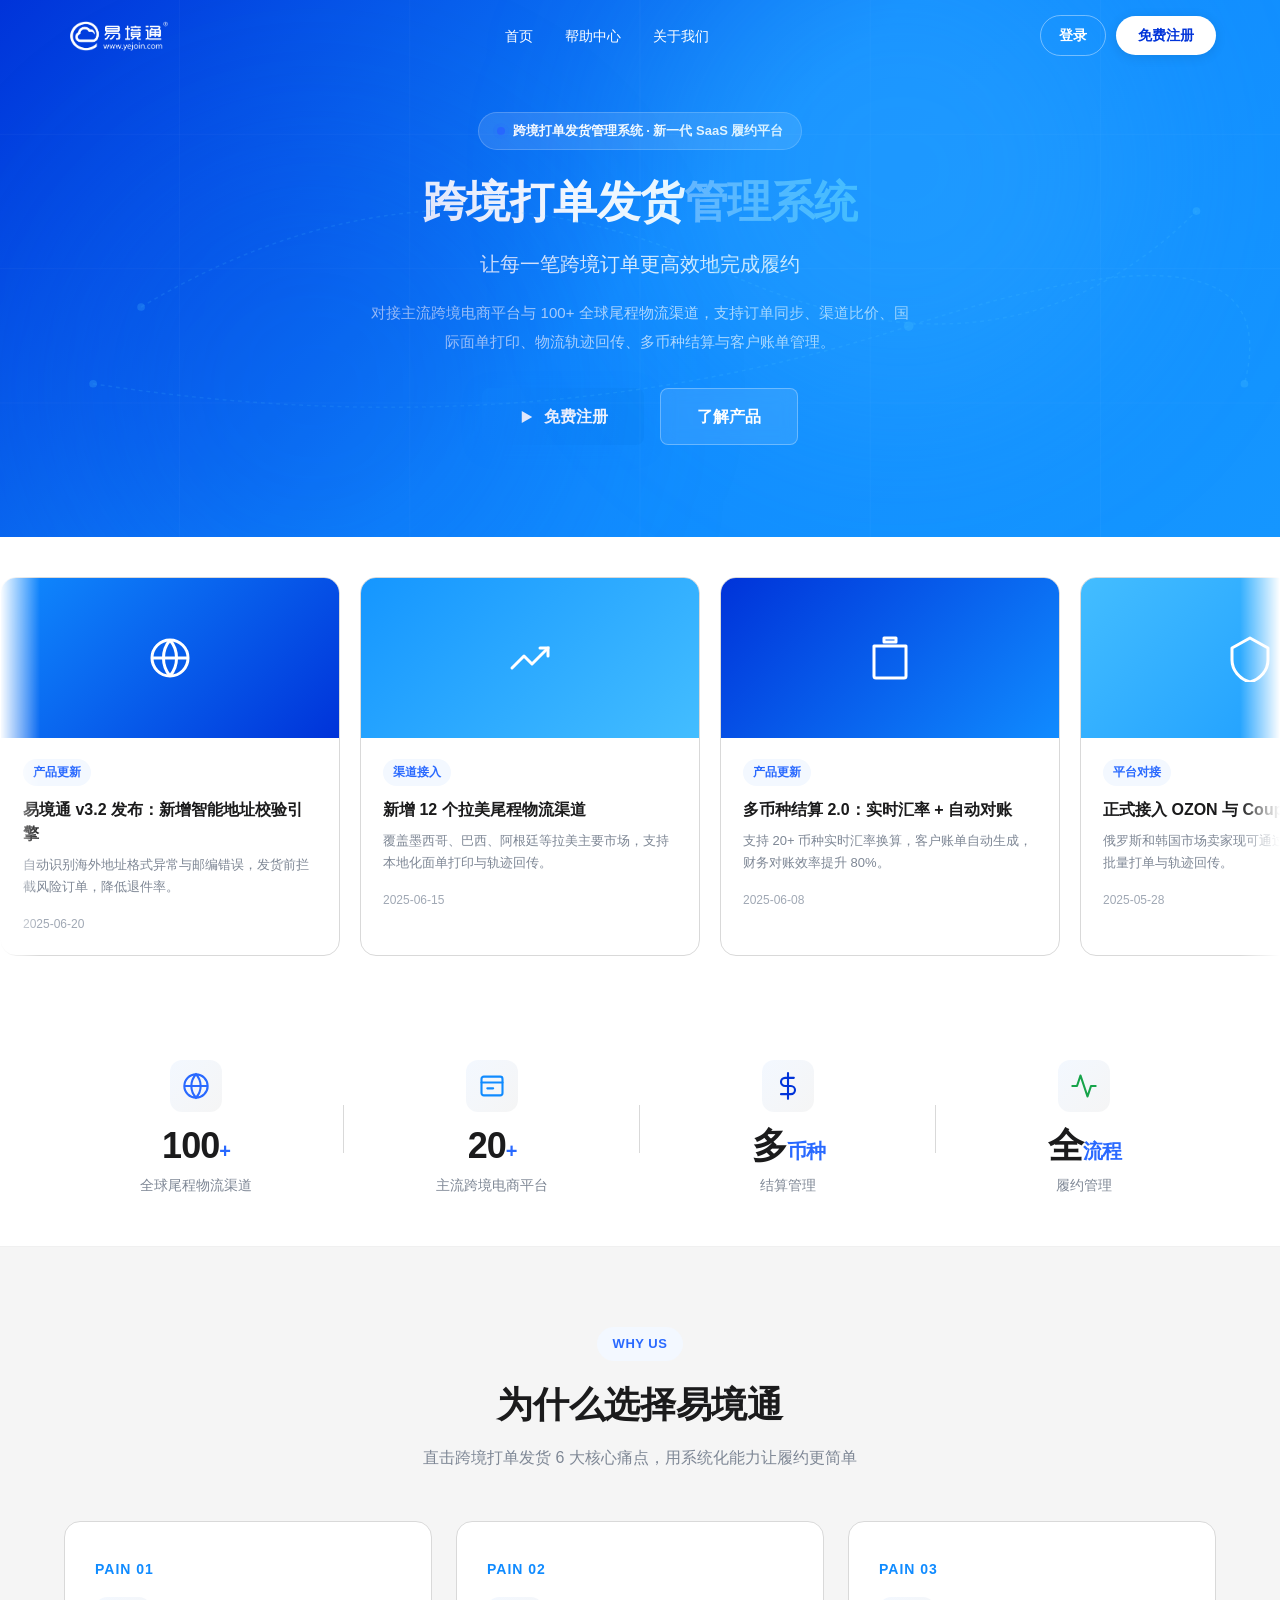
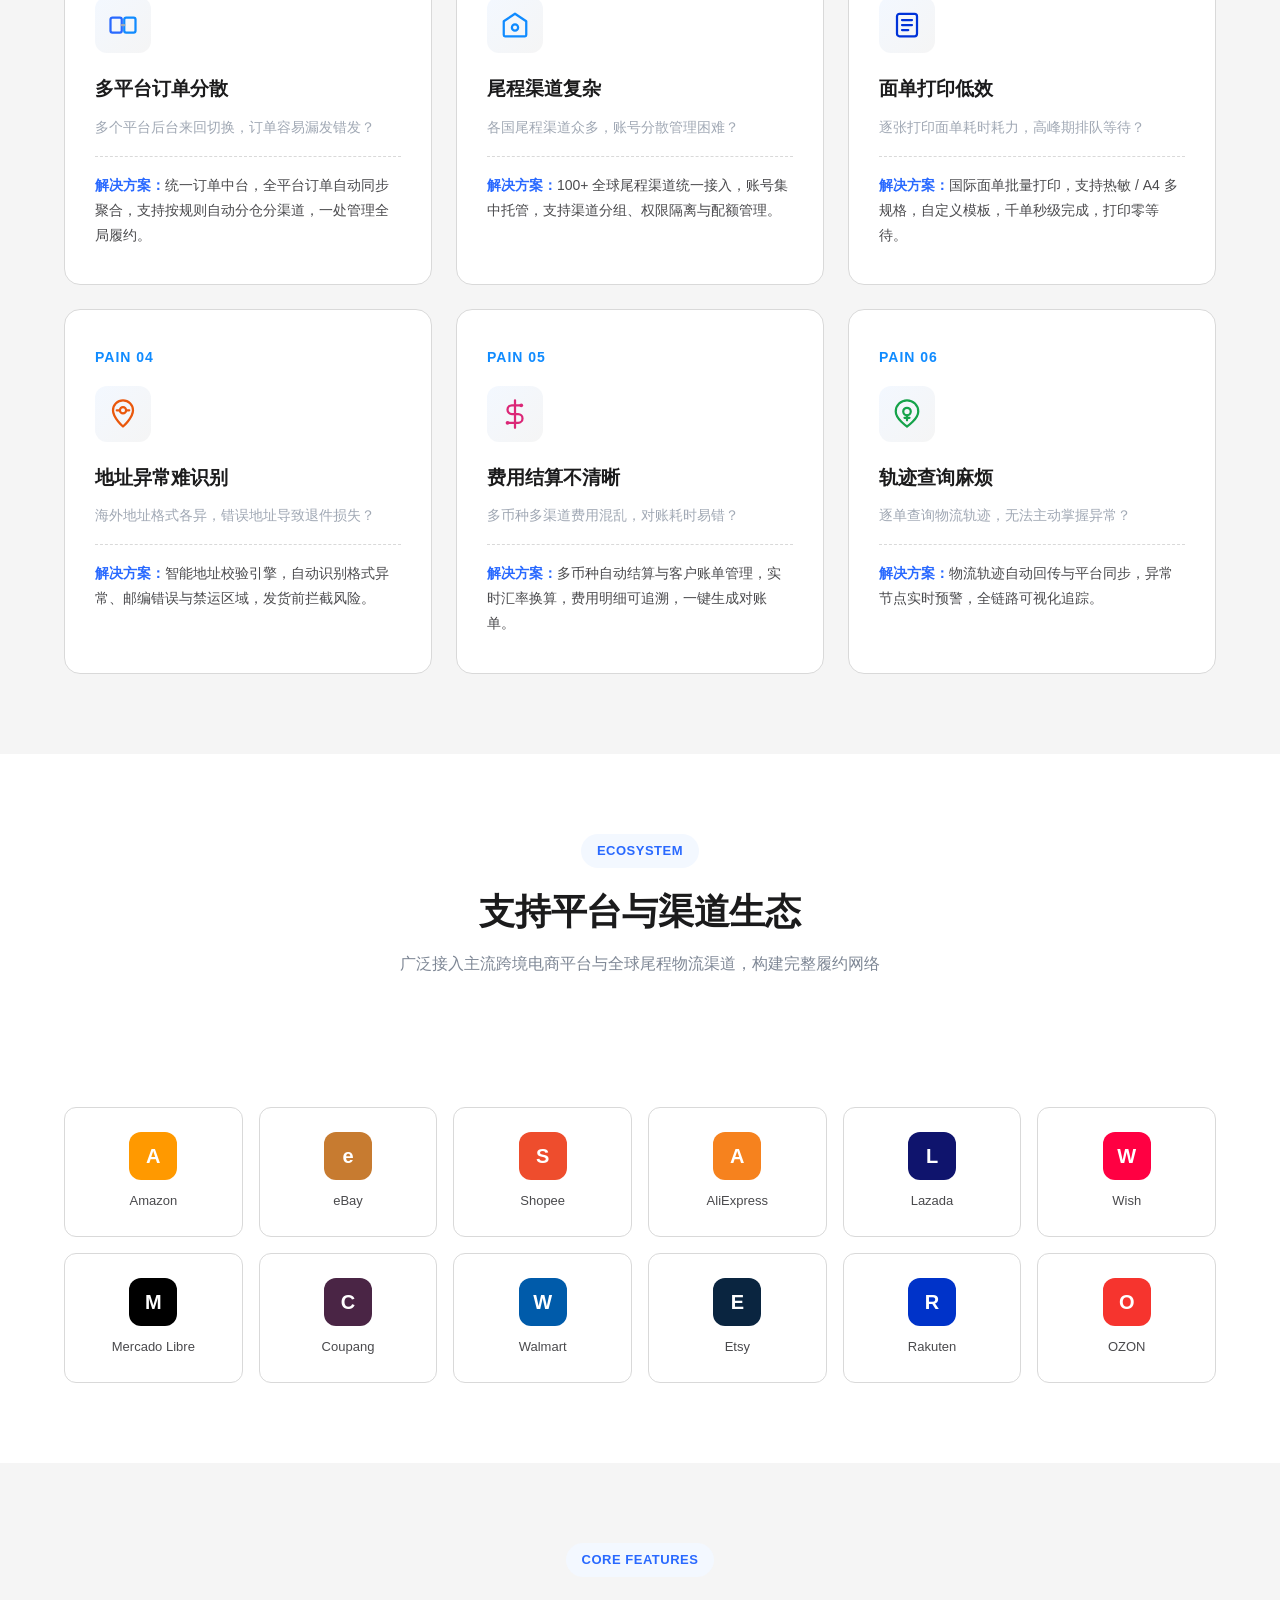
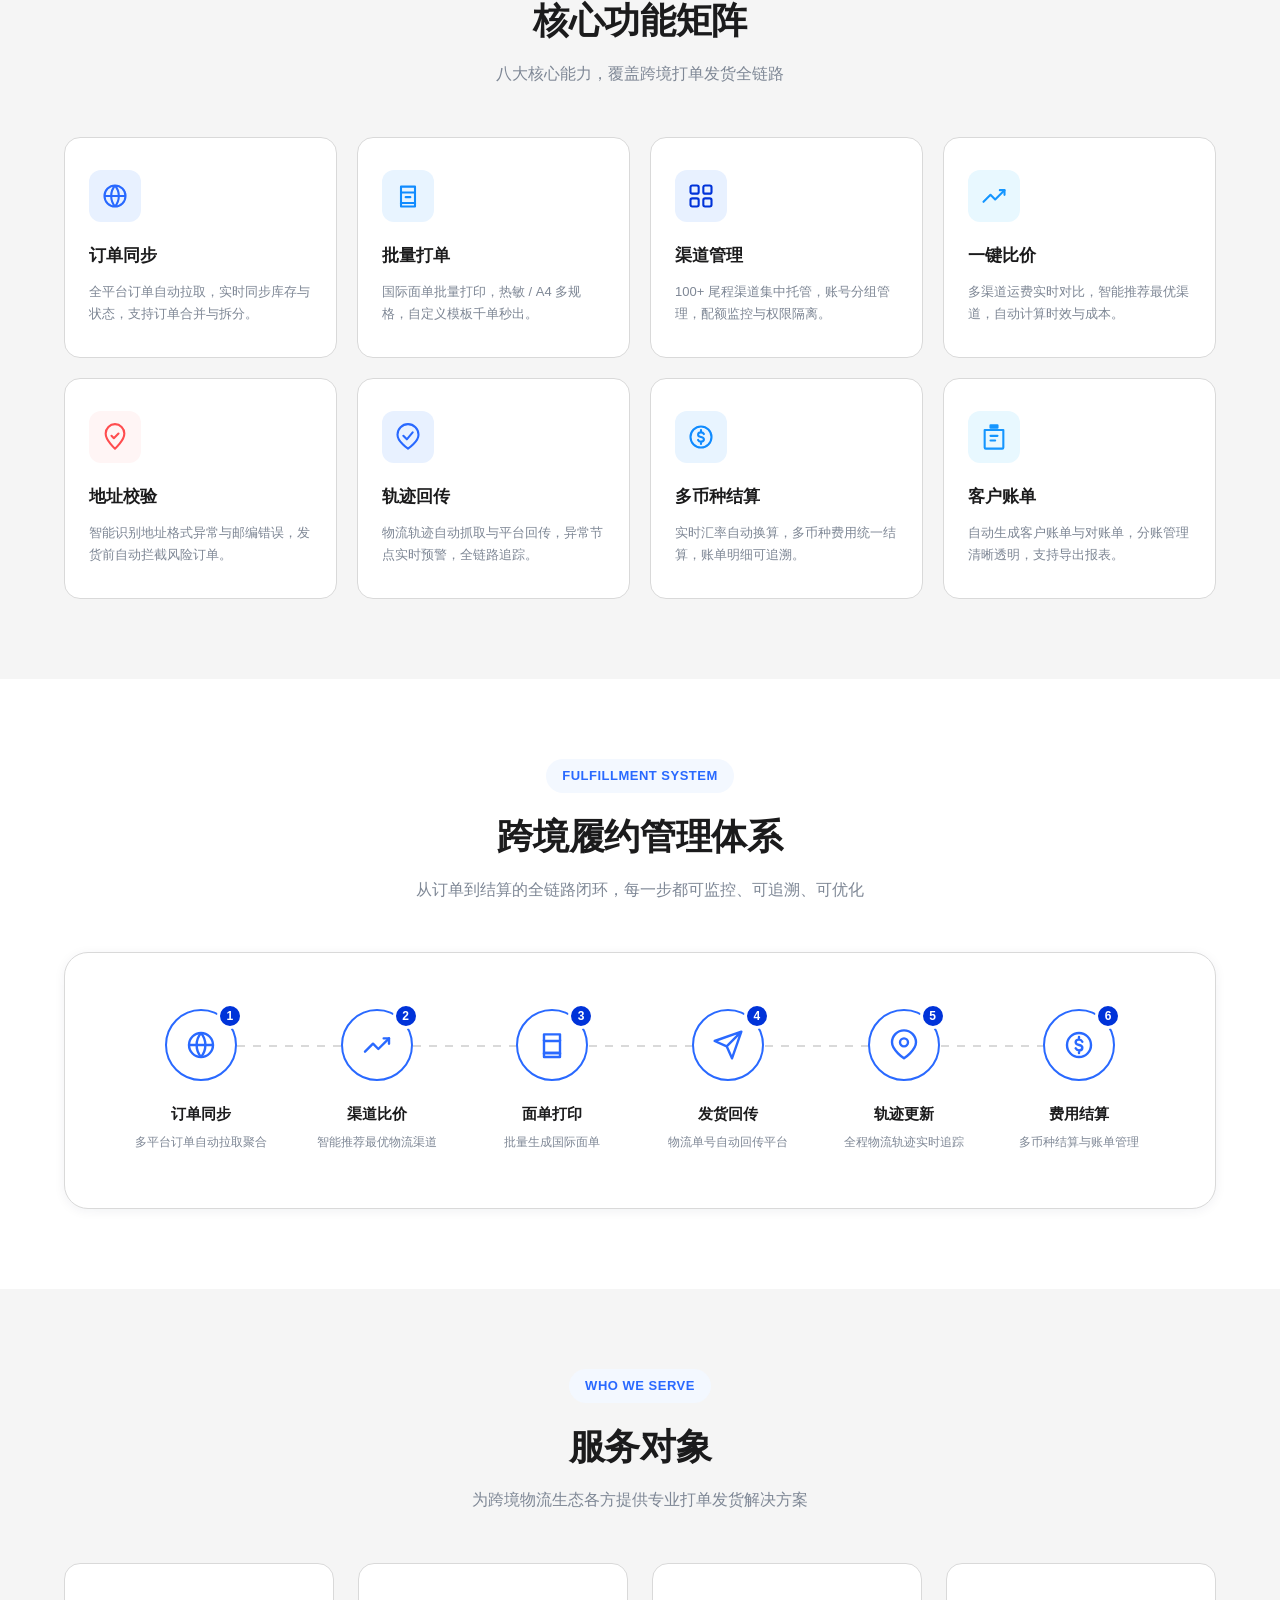
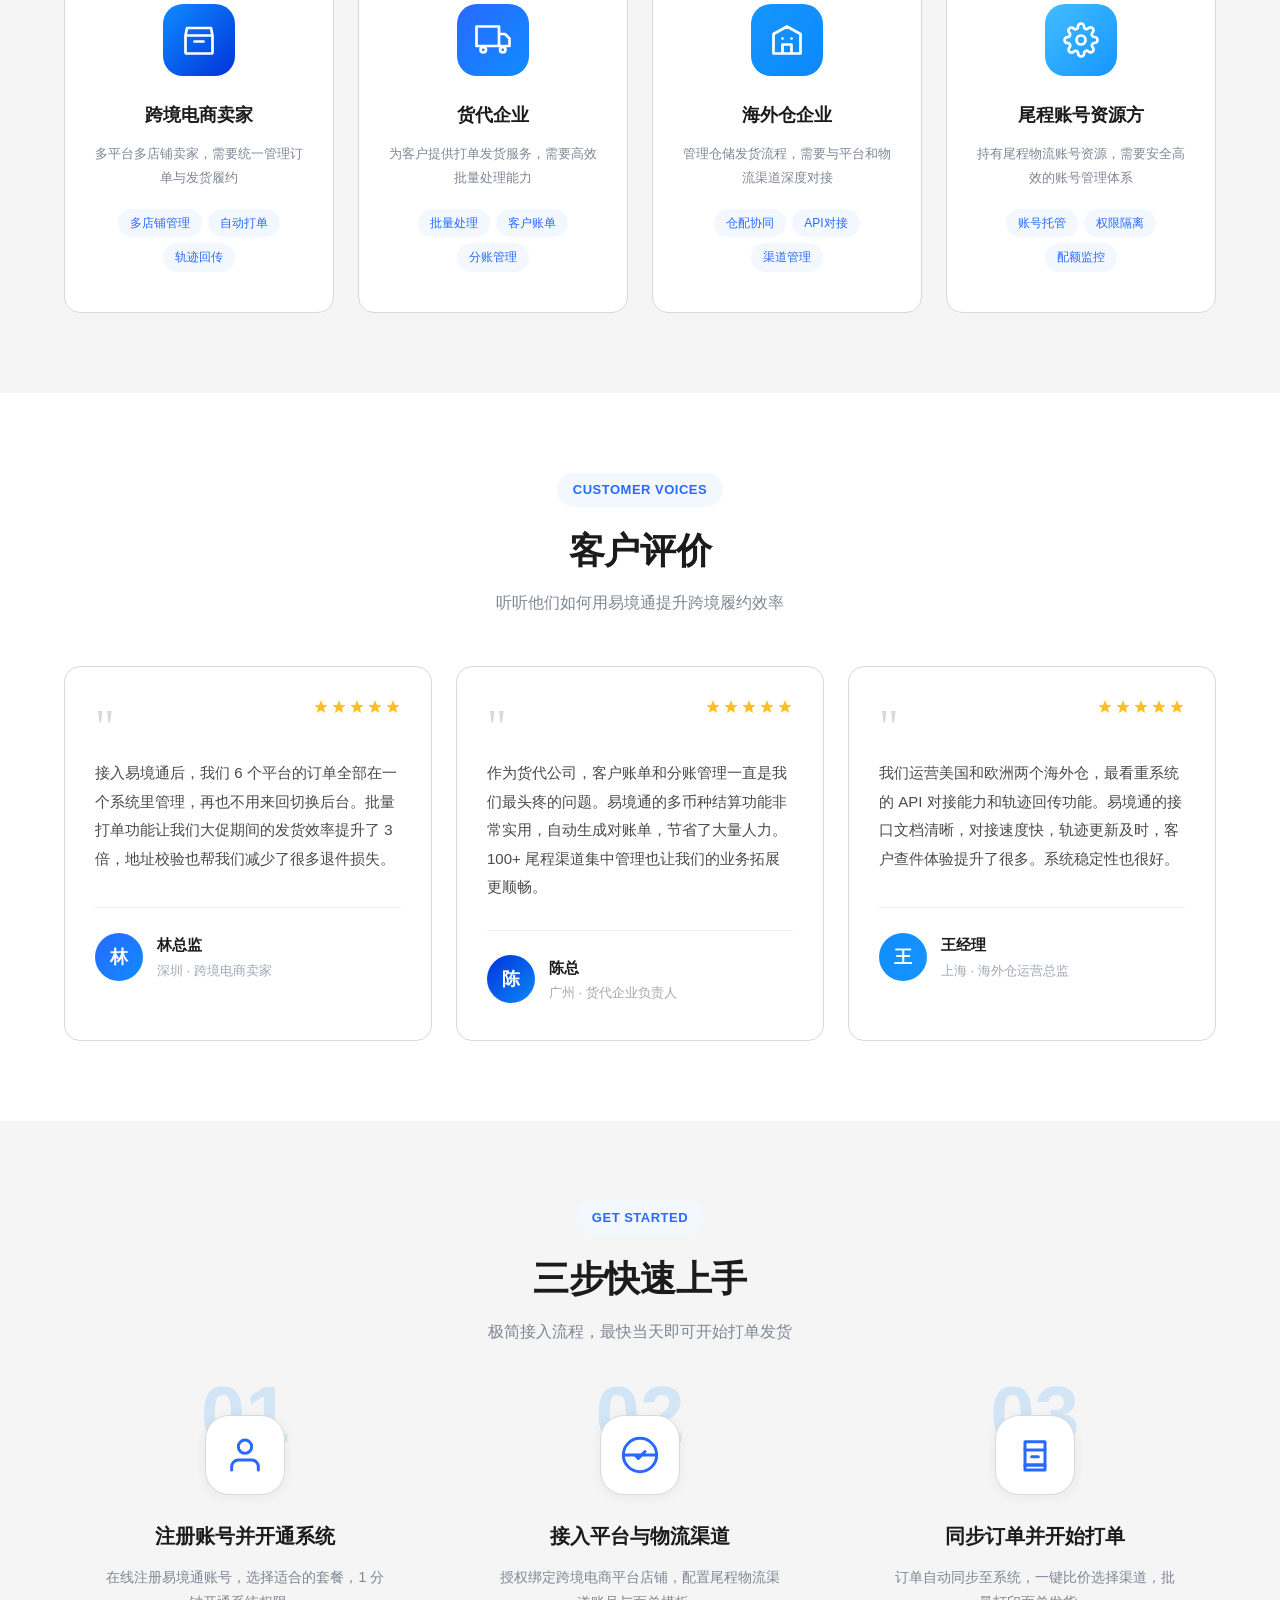
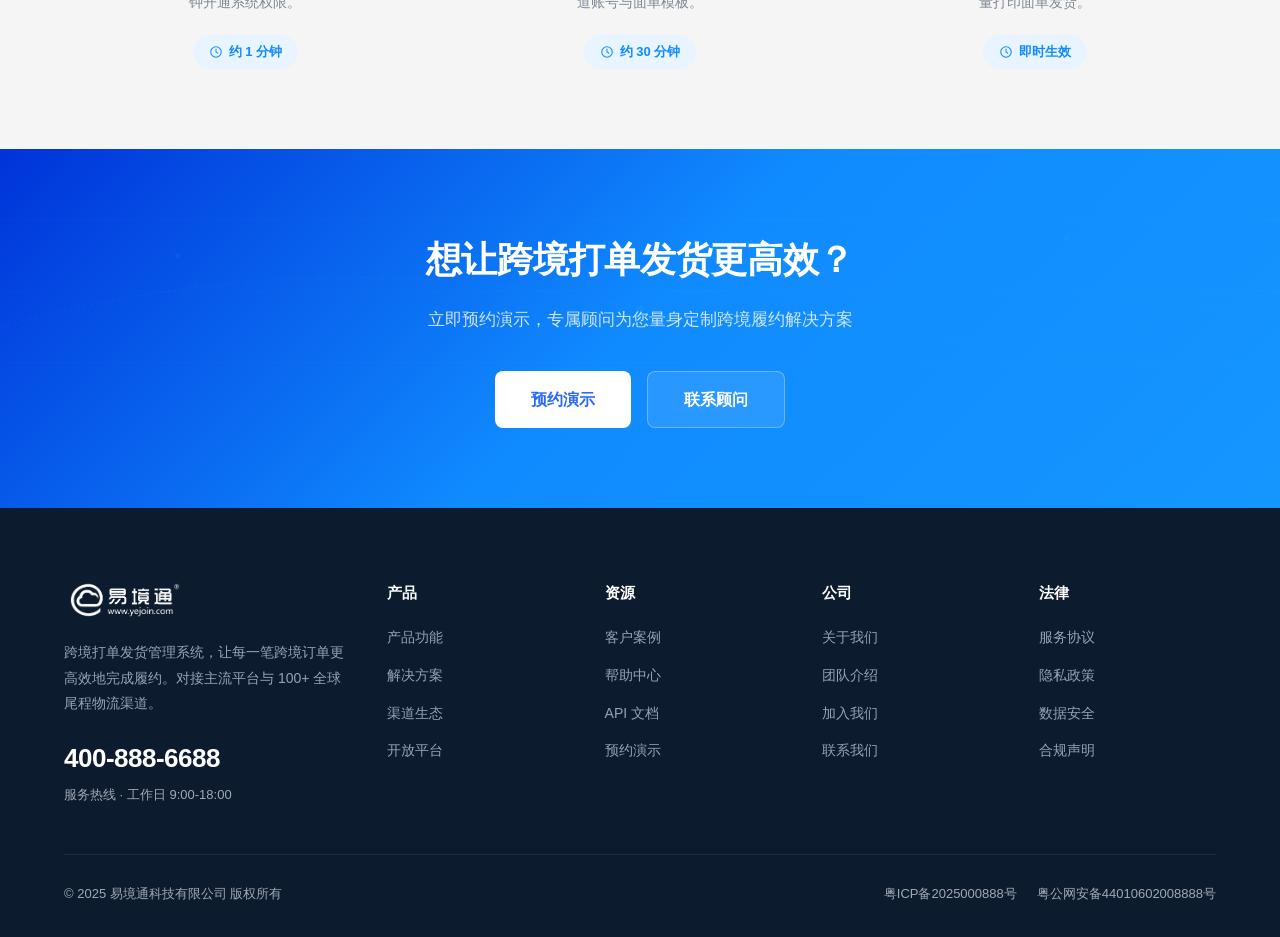
==== commit 7968a0a1: "优化导航栏(透明覆盖式)+Banner深蓝背景+资讯去标题 - 导航栏改为透明覆盖式(参考JFWMS)：首页时透明白字，滚动后白底深字 - 登录按钮：透明圆角白字，滚动后描边深字 - 注册按钮：白底蓝" ====
--- a/index.html
+++ b/index.html
@@ -10,7 +10,7 @@
 </head>
 <body>
 
-  <!-- ========== 顶部导航 ========== -->
+  <!-- ========== 顶部导航（透明覆盖式） ========== -->
   <nav class="navbar" id="navbar">
     <div class="nav-inner">
       <a href="index.html" class="nav-logo">
@@ -23,27 +23,27 @@
       </ul>
       <div class="nav-actions">
         <a href="#" class="nav-login">登录</a>
-        <a href="#" class="btn btn--primary">免费注册</a>
+        <a href="#register" class="btn btn--register">免费注册</a>
       </div>
       <button class="nav-toggle" id="navToggle" aria-label="菜单"><span></span><span></span><span></span></button>
     </div>
   </nav>
 
-  <!-- ========== 1. 首屏 Hero（精简版，利于SEO） ========== -->
-  <section class="hero">
+  <!-- ========== 1. 首屏 Hero（深蓝渐变背景，透明导航白字） ========== -->
+  <section class="hero" id="register">
     <div class="hero-bg">
-      <svg viewBox="0 0 1440 500" preserveAspectRatio="xMidYMid slice" fill="none">
-        <g stroke="rgba(41,105,255,.05)" stroke-width="1">
-          <line x1="0" y1="120" x2="1440" y2="120"/><line x1="0" y1="250" x2="1440" y2="250"/><line x1="0" y1="380" x2="1440" y2="380"/>
-          <line x1="240" y1="0" x2="240" y2="500"/><line x1="480" y1="0" x2="480" y2="500"/><line x1="720" y1="0" x2="720" y2="500"/><line x1="960" y1="0" x2="960" y2="500"/><line x1="1200" y1="0" x2="1200" y2="500"/>
+      <svg viewBox="0 0 1440 560" preserveAspectRatio="xMidYMid slice" fill="none">
+        <g stroke="rgba(255,255,255,.06)" stroke-width="1">
+          <line x1="0" y1="140" x2="1440" y2="140"/><line x1="0" y1="280" x2="1440" y2="280"/><line x1="0" y1="420" x2="1440" y2="420"/>
+          <line x1="240" y1="0" x2="240" y2="560"/><line x1="480" y1="0" x2="480" y2="560"/><line x1="720" y1="0" x2="720" y2="560"/><line x1="960" y1="0" x2="960" y2="560"/><line x1="1200" y1="0" x2="1200" y2="560"/>
         </g>
-        <g stroke="rgba(67,189,255,.3)" stroke-width="1.5" stroke-dasharray="4 4">
-          <path d="M200 300 Q500 120 800 250 T1300 200"/>
-          <path d="M150 380 Q600 450 1000 320 T1350 380"/>
+        <g stroke="rgba(67,189,255,.35)" stroke-width="1.5" stroke-dasharray="4 4">
+          <path d="M200 320 Q500 140 800 280 T1300 220"/>
+          <path d="M150 400 Q600 470 1000 340 T1350 400"/>
         </g>
-        <g fill="rgba(67,189,255,.4)">
-          <circle cx="200" cy="300" r="4"/><circle cx="800" cy="250" r="5"/><circle cx="1300" cy="200" r="4"/>
-          <circle cx="150" cy="380" r="4"/><circle cx="1000" cy="320" r="5"/><circle cx="1350" cy="380" r="4"/>
+        <g fill="rgba(67,189,255,.5)">
+          <circle cx="200" cy="320" r="4"/><circle cx="800" cy="280" r="5"/><circle cx="1300" cy="220" r="4"/>
+          <circle cx="150" cy="400" r="4"/><circle cx="1000" cy="340" r="5"/><circle cx="1350" cy="400" r="4"/>
         </g>
       </svg>
     </div>
@@ -65,25 +65,19 @@
             对接主流跨境电商平台与 100+ 全球尾程物流渠道，支持订单同步、渠道比价、国际面单打印、物流轨迹回传、多币种结算与客户账单管理。
           </p>
           <div class="hero-actions">
-            <a href="#" class="btn btn--primary btn--lg">
+            <a href="#register" class="btn btn--primary btn--lg">
               <svg viewBox="0 0 24 24" fill="none"><path d="M5 4l14 8-14 8V4z" fill="currentColor"/></svg>
-              预约产品演示
+              免费注册
             </a>
-            <a href="#" class="btn btn--outline btn--lg">免费体验</a>
-          </div>
-        </div>
-      </div>
-    </div>
-  </section>
-
-  <!-- ========== 2. 资讯/产品更新滚动 ========== -->
-  <section class="news-scroll-section">
-    <div class="container">
-      <div class="news-scroll-head">
-        <h2 class="news-scroll-title">资讯与产品更新</h2>
-        <a href="#" class="news-scroll-more">查看全部 →</a>
-      </div>
-    </div>
+            <a href="help.html" class="btn btn--ghost btn--lg">了解产品</a>
+          </div>
+        </div>
+      </div>
+    </div>
+  </section>
+
+  <!-- ========== 2. 资讯/产品更新滚动（无标题，直接滚动） ========== -->
+  <section class="news-scroll-section news-scroll-section--notitle">
     <div class="news-scroll-wrap">
       <div class="news-scroll-track" id="newsTrack">
         <a href="#" class="news-card">
--- a/css/style.css
+++ b/css/style.css
@@ -171,23 +171,32 @@
 .btn--block { width: 100%; }
 .btn svg { width: 18px; height: 18px; }
 
-/* ===== 导航栏 ===== */
+/* ===== 导航栏 — 透明覆盖式（参考JFWMS） ===== */
 .navbar {
   position: fixed;
   top: 0; left: 0; right: 0;
   height: var(--nav-h);
   z-index: 1000;
-  background: rgba(255,255,255,.85);
+  background: transparent;
+  border-bottom: 1px solid transparent;
+  transition: all .3s var(--ease);
+}
+.navbar.scrolled {
+  background: rgba(255,255,255,.95);
   backdrop-filter: blur(20px);
   -webkit-backdrop-filter: blur(20px);
-  border-bottom: 1px solid transparent;
-  transition: all .3s var(--ease);
-}
-.navbar.scrolled {
-  background: rgba(255,255,255,.95);
   border-bottom-color: var(--bd-1);
   box-shadow: var(--sh-sm);
 }
+/* 透明状态下文字白色 */
+.navbar:not(.scrolled) .nav-logo,
+.navbar:not(.scrolled) .nav-menu a,
+.navbar:not(.scrolled) .nav-login { color: #fff; }
+.navbar:not(.scrolled) .nav-menu a:hover { color: rgba(255,255,255,.8); background: rgba(255,255,255,.1); }
+.navbar:not(.scrolled) .nav-menu a.active { color: #fff; }
+.navbar:not(.scrolled) .logo-img { filter: brightness(0) invert(1); }
+/* 滚动后文字恢复深色 */
+.navbar.scrolled .logo-img { filter: none; }
 .nav-inner {
   max-width: var(--w-max);
   height: 100%;
@@ -235,9 +244,27 @@
 .nav-menu a:hover { color: var(--c-primary); background: var(--bg-blue-soft); }
 .nav-menu a.active { color: var(--c-primary); }
 .nav-actions { display: flex; align-items: center; gap: 10px; }
-.nav-actions .btn { padding: 9px 22px; font-size: 14px; }
-.nav-actions .nav-login { font-size: 14px; font-weight: 600; color: var(--t-2); padding: 9px 16px; }
-.nav-actions .nav-login:hover { color: var(--c-primary); }
+.nav-actions .btn { padding: 8px 22px; font-size: 14px; }
+.nav-actions .nav-login {
+  font-size: 14px; font-weight: 600;
+  color: var(--t-2); padding: 8px 18px;
+  border-radius: var(--r-full);
+  border: 1px solid transparent;
+  transition: all .25s var(--ease);
+}
+.navbar:not(.scrolled) .nav-login { color: #fff; border-color: rgba(255,255,255,.4); }
+.navbar:not(.scrolled) .nav-login:hover { background: rgba(255,255,255,.15); border-color: rgba(255,255,255,.6); }
+.navbar.scrolled .nav-login:hover { color: var(--c-primary); border-color: var(--c-primary); }
+/* 免费注册按钮 — 白底蓝字（透明导航时），滚动后蓝底白字 */
+.nav-actions .btn--register {
+  background: #fff;
+  color: var(--c-primary-dark);
+  border-radius: var(--r-full);
+  font-weight: 600;
+  box-shadow: 0 2px 12px rgba(0,0,0,.1);
+}
+.navbar:not(.scrolled) .btn--register { background: #fff; color: var(--c-primary-dark); }
+.navbar.scrolled .btn--register { background: var(--grad-btn); color: #fff; box-shadow: var(--sh-blue); }
 .nav-toggle {
   display: none;
   width: 40px; height: 40px;
--- a/css/home.css
+++ b/css/home.css
@@ -2,11 +2,11 @@
    易境通 - 首页专属样式
    ============================================ */
 
-/* ===== 1. 首屏 Hero — 浅蓝色渐变背景（精简居中版） ===== */
+/* ===== 1. 首屏 Hero — 深蓝渐变背景（配合透明导航白字） ===== */
 .hero {
   position: relative;
-  padding: calc(var(--nav-h) + 50px) 0 56px;
-  background: linear-gradient(180deg, #e8f4ff 0%, #f0f8ff 40%, #ffffff 100%);
+  padding: calc(var(--nav-h) + 40px) 0 56px;
+  background: linear-gradient(135deg, #0033d9 0%, #108bff 50%, #1596ff 100%);
   overflow: hidden;
   text-align: center;
 }
@@ -25,8 +25,8 @@
   filter: blur(90px);
   z-index: 0;
 }
-.hero-glow--1 { top: -80px; right: 10%; background: rgba(67,189,255,.18); }
-.hero-glow--2 { bottom: -100px; left: 5%; background: rgba(21,150,255,.12); }
+.hero-glow--1 { top: -80px; right: 10%; background: rgba(67,189,255,.25); }
+.hero-glow--2 { bottom: -100px; left: 5%; background: rgba(0,51,217,.2); }
 
 .hero-inner--center {
   grid-template-columns: 1fr;
@@ -36,19 +36,20 @@
   max-width: 720px;
   margin: 0 auto;
   text-align: center;
+  color: #fff;
 }
 .hero-content--center .hero-actions { justify-content: center; }
 .hero-content--center .hero-desc { margin: 0 auto 32px; }
-.hero-content { color: var(--t-1); }
+.hero-content { color: #fff; }
 .hero-badge {
   display: inline-flex;
   align-items: center;
   gap: 8px;
   font-size: 13px;
   font-weight: 600;
-  color: var(--c-primary);
-  background: rgba(41,105,255,.08);
-  border: 1px solid rgba(41,105,255,.15);
+  color: #fff;
+  background: rgba(255,255,255,.12);
+  border: 1px solid rgba(255,255,255,.2);
   padding: 7px 18px;
   border-radius: var(--r-full);
   margin-bottom: 24px;
@@ -70,10 +71,10 @@
   line-height: 1.25;
   letter-spacing: -.5px;
   margin-bottom: 18px;
-  color: var(--t-1);
+  color: #fff;
 }
 .hero-title .grad {
-  background: linear-gradient(95deg, #108bff 0%, #1596ff 100%);
+  background: linear-gradient(95deg, #6bb6ff 0%, #43bdff 100%);
   -webkit-background-clip: text;
   background-clip: text;
   -webkit-text-fill-color: transparent;
@@ -81,13 +82,13 @@
 .hero-sub {
   font-size: 20px;
   font-weight: 500;
-  color: var(--t-2);
+  color: rgba(255,255,255,.9);
   margin-bottom: 18px;
 }
 .hero-desc {
   font-size: 15px;
   line-height: 1.9;
-  color: var(--t-3);
+  color: rgba(255,255,255,.7);
   margin-bottom: 32px;
   max-width: 540px;
 }
@@ -634,6 +635,12 @@
   padding: 56px 0 64px;
   background: #fff;
 }
+.news-scroll-section--notitle {
+  padding: 40px 0 56px;
+}
+.news-scroll-section--notitle .news-scroll-wrap {
+  margin-top: 0;
+}
 .news-scroll-head {
   display: flex;
   align-items: center;
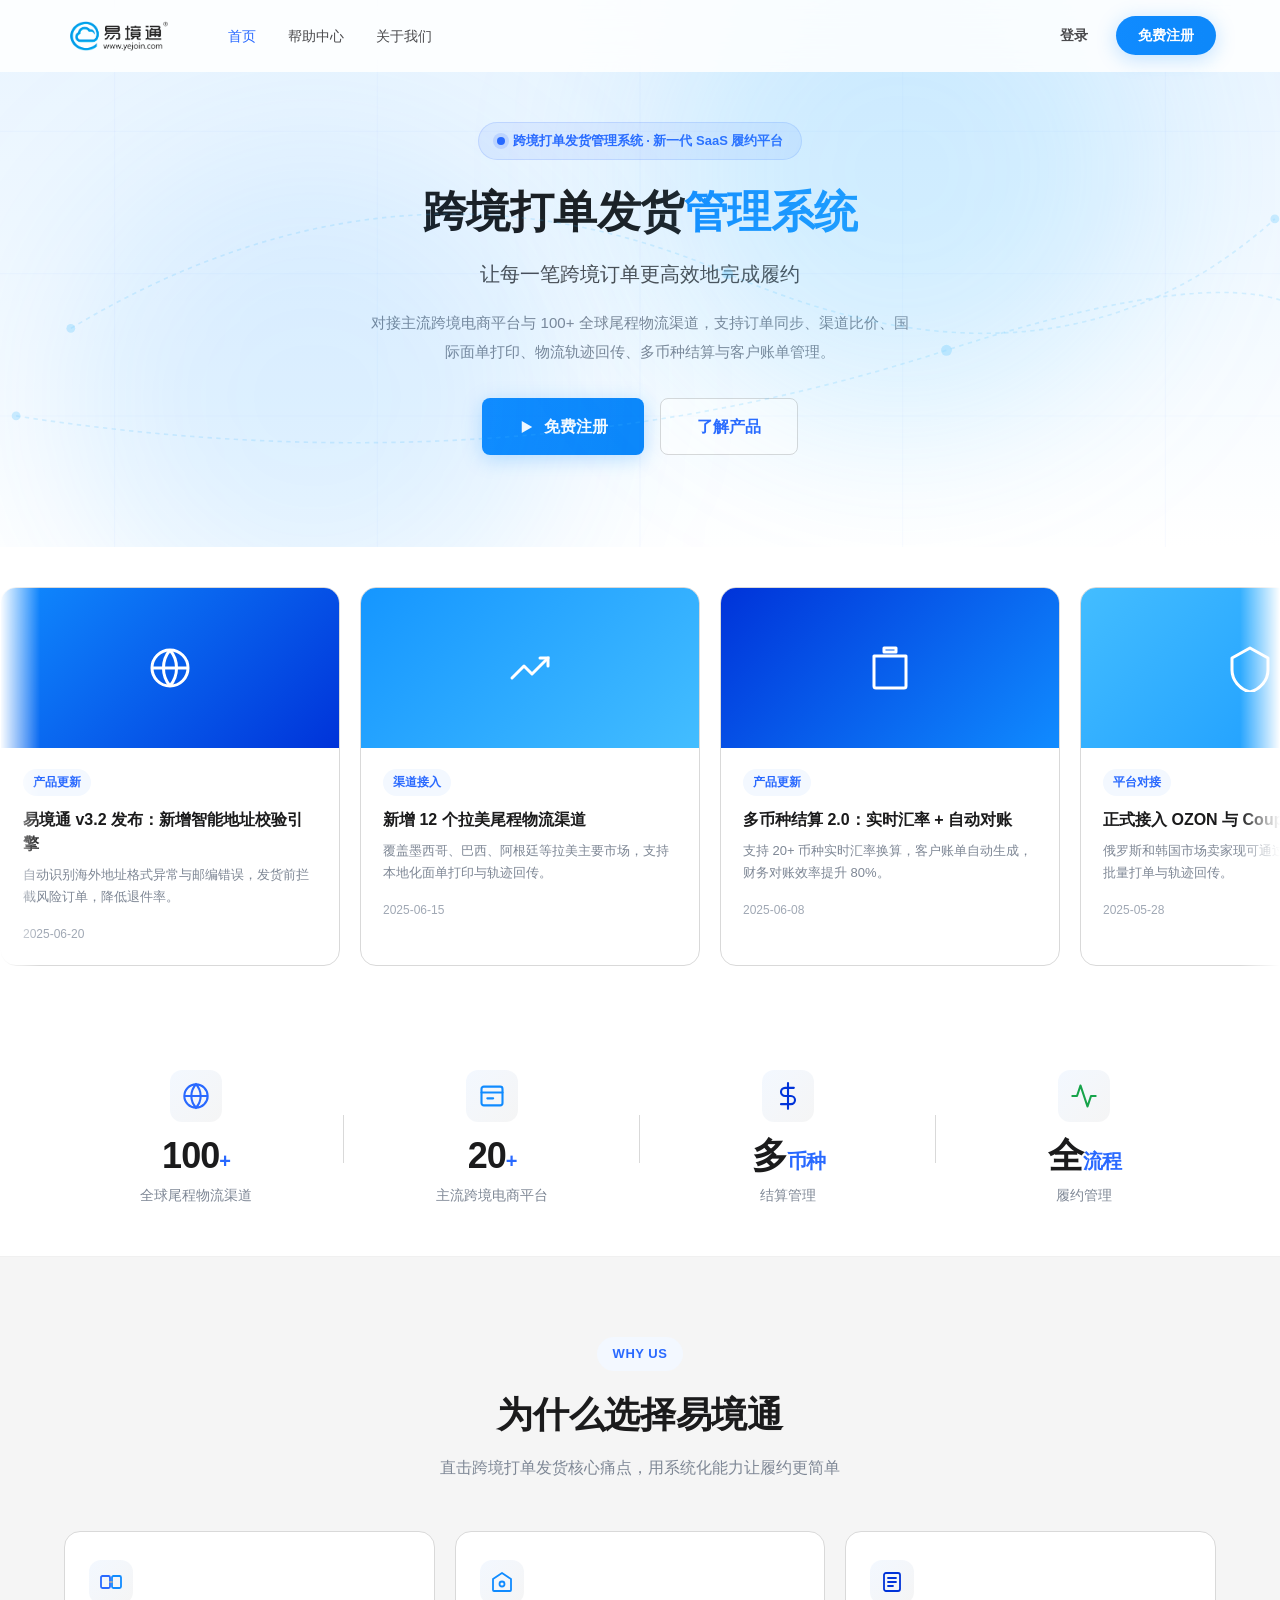
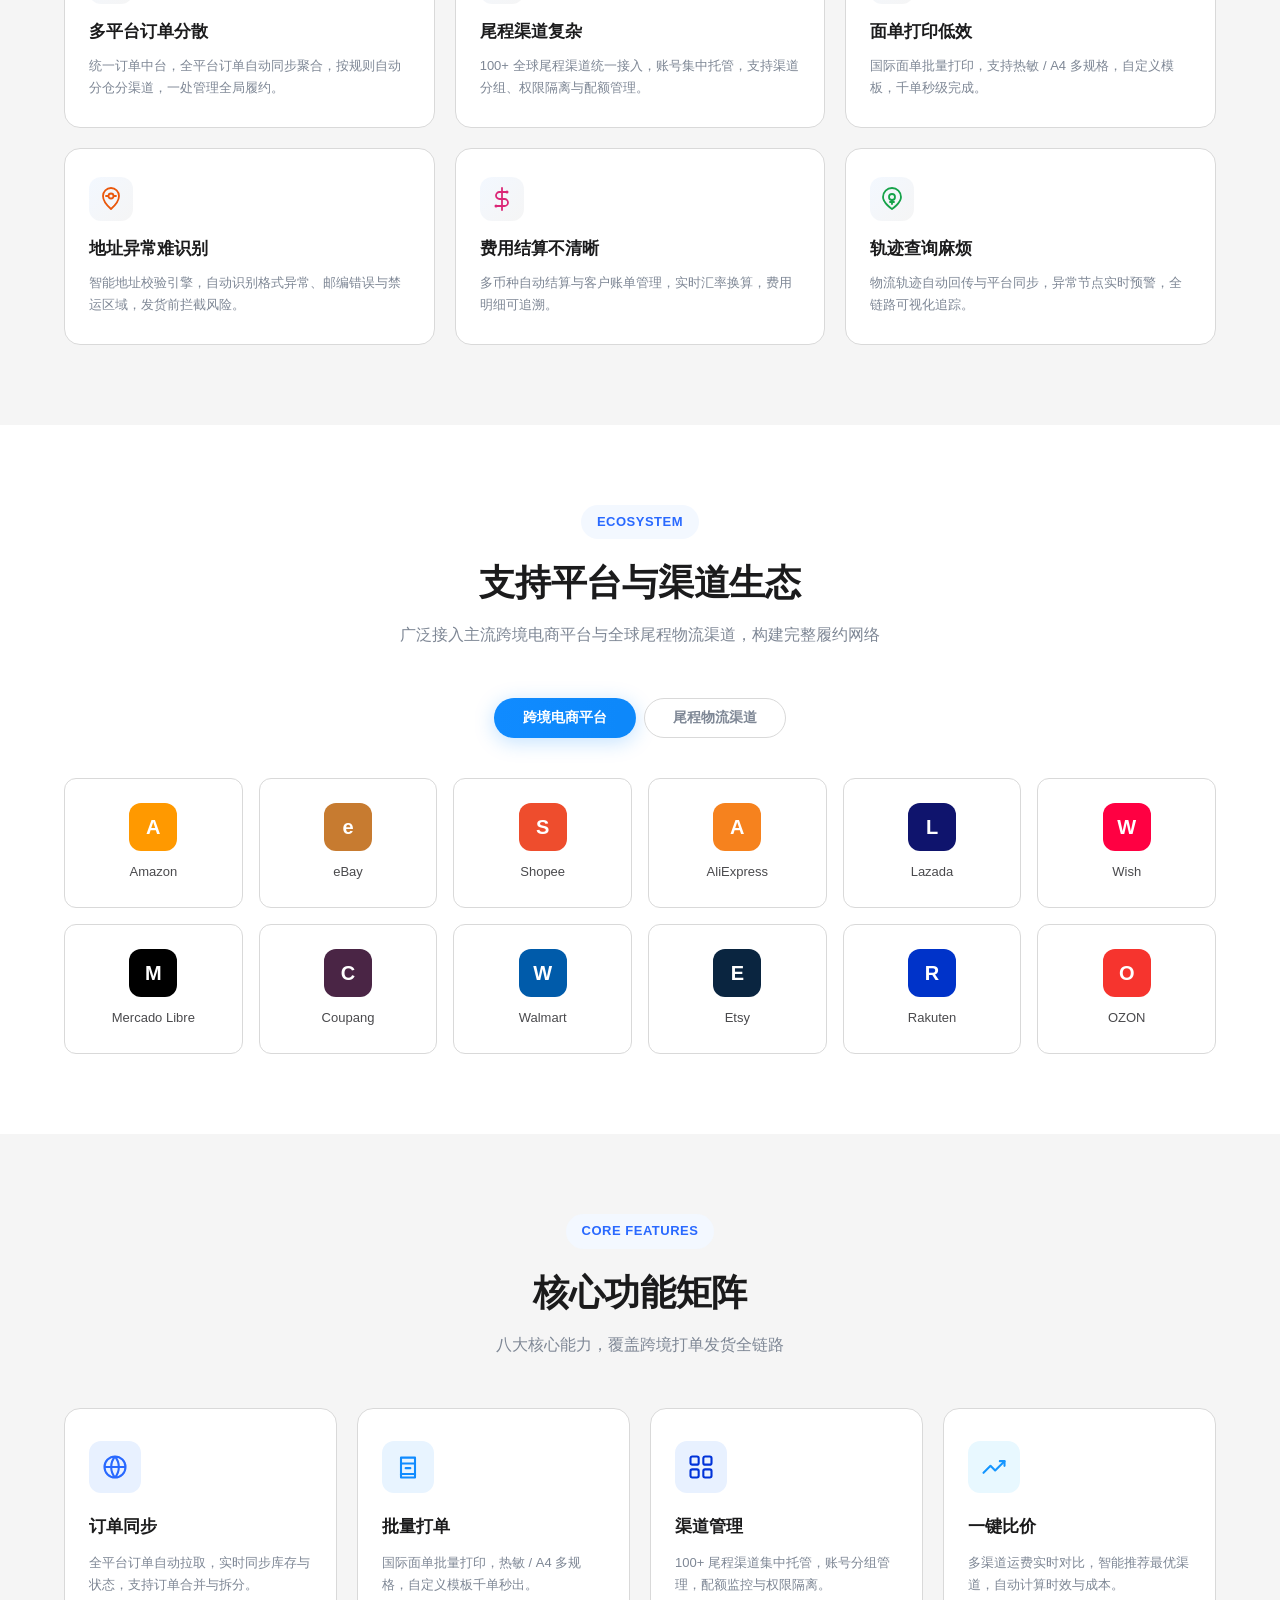
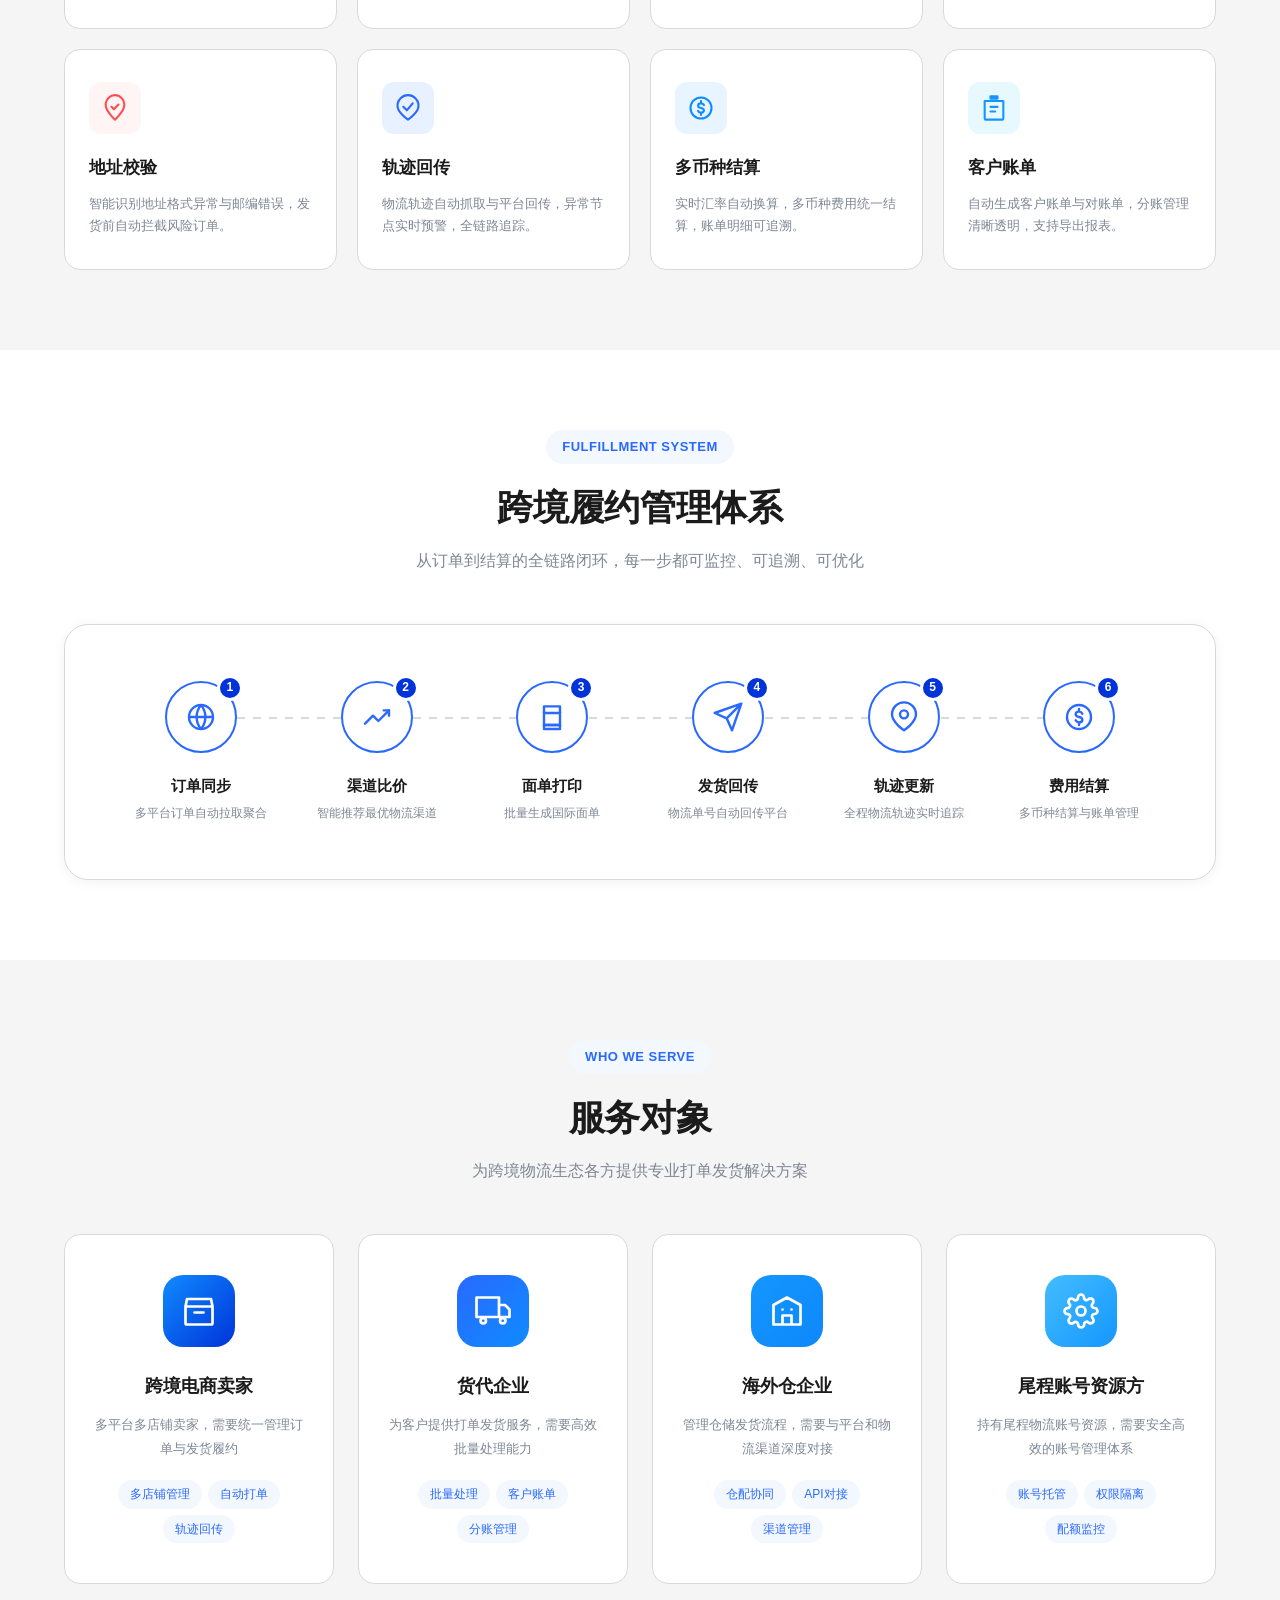
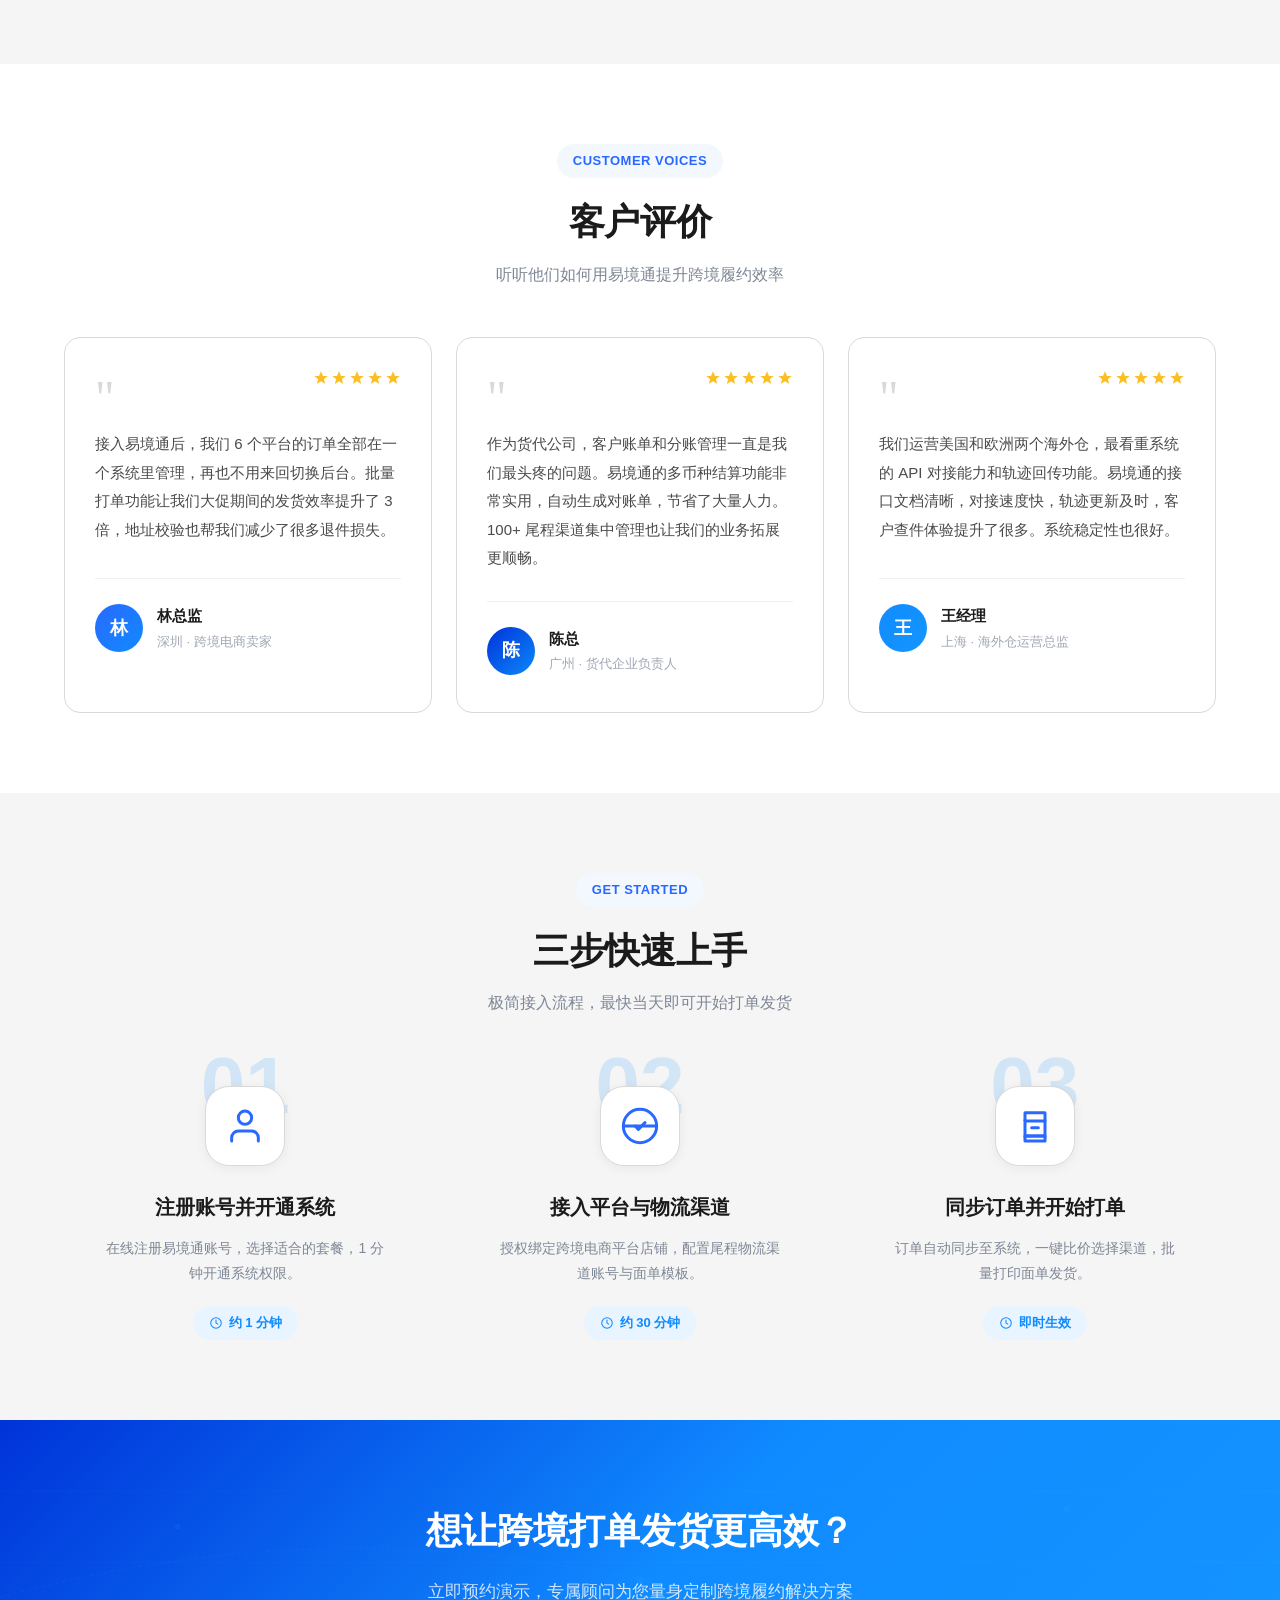
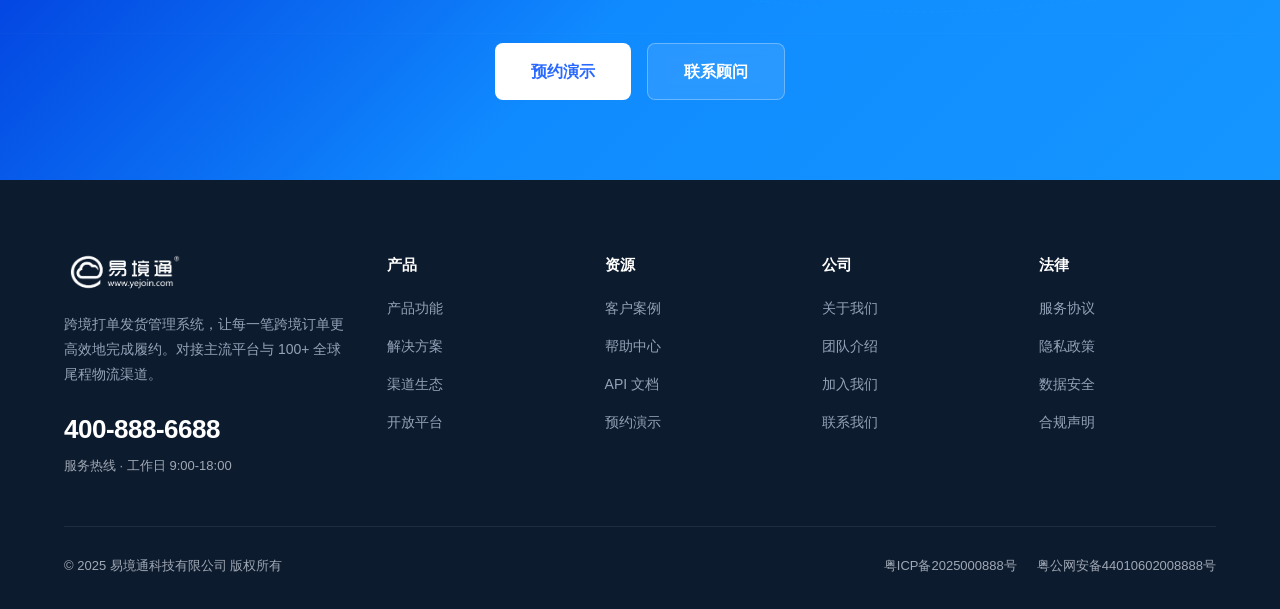
==== commit 89d40553: "导航菜单靠左+色调恢复紫鸟浅蓝+为什么选择模块压缩 - 导航菜单改为靠左(紧跟Logo)，按钮在右侧 - Hero色调从深蓝渐变改回紫鸟浅蓝(#e8f4ff→#f0f8ff→#fff) - 导航恢复白" ====
--- a/index.html
+++ b/index.html
@@ -32,18 +32,18 @@
   <!-- ========== 1. 首屏 Hero（深蓝渐变背景，透明导航白字） ========== -->
   <section class="hero" id="register">
     <div class="hero-bg">
-      <svg viewBox="0 0 1440 560" preserveAspectRatio="xMidYMid slice" fill="none">
-        <g stroke="rgba(255,255,255,.06)" stroke-width="1">
-          <line x1="0" y1="140" x2="1440" y2="140"/><line x1="0" y1="280" x2="1440" y2="280"/><line x1="0" y1="420" x2="1440" y2="420"/>
-          <line x1="240" y1="0" x2="240" y2="560"/><line x1="480" y1="0" x2="480" y2="560"/><line x1="720" y1="0" x2="720" y2="560"/><line x1="960" y1="0" x2="960" y2="560"/><line x1="1200" y1="0" x2="1200" y2="560"/>
+      <svg viewBox="0 0 1440 500" preserveAspectRatio="xMidYMid slice" fill="none">
+        <g stroke="rgba(41,105,255,.05)" stroke-width="1">
+          <line x1="0" y1="120" x2="1440" y2="120"/><line x1="0" y1="250" x2="1440" y2="250"/><line x1="0" y1="380" x2="1440" y2="380"/>
+          <line x1="240" y1="0" x2="240" y2="500"/><line x1="480" y1="0" x2="480" y2="500"/><line x1="720" y1="0" x2="720" y2="500"/><line x1="960" y1="0" x2="960" y2="500"/><line x1="1200" y1="0" x2="1200" y2="500"/>
         </g>
-        <g stroke="rgba(67,189,255,.35)" stroke-width="1.5" stroke-dasharray="4 4">
-          <path d="M200 320 Q500 140 800 280 T1300 220"/>
-          <path d="M150 400 Q600 470 1000 340 T1350 400"/>
+        <g stroke="rgba(67,189,255,.3)" stroke-width="1.5" stroke-dasharray="4 4">
+          <path d="M200 300 Q500 120 800 250 T1300 200"/>
+          <path d="M150 380 Q600 450 1000 320 T1350 380"/>
         </g>
-        <g fill="rgba(67,189,255,.5)">
-          <circle cx="200" cy="320" r="4"/><circle cx="800" cy="280" r="5"/><circle cx="1300" cy="220" r="4"/>
-          <circle cx="150" cy="400" r="4"/><circle cx="1000" cy="340" r="5"/><circle cx="1350" cy="400" r="4"/>
+        <g fill="rgba(67,189,255,.4)">
+          <circle cx="200" cy="300" r="4"/><circle cx="800" cy="250" r="5"/><circle cx="1300" cy="200" r="4"/>
+          <circle cx="150" cy="380" r="4"/><circle cx="1000" cy="320" r="5"/><circle cx="1350" cy="380" r="4"/>
         </g>
       </svg>
     </div>
@@ -69,7 +69,7 @@
               <svg viewBox="0 0 24 24" fill="none"><path d="M5 4l14 8-14 8V4z" fill="currentColor"/></svg>
               免费注册
             </a>
-            <a href="help.html" class="btn btn--ghost btn--lg">了解产品</a>
+            <a href="help.html" class="btn btn--outline btn--lg">了解产品</a>
           </div>
         </div>
       </div>
@@ -192,68 +192,56 @@
       <div class="section-head reveal">
         <span class="section-eyebrow">WHY US</span>
         <h2 class="section-title">为什么选择易境通</h2>
-        <p class="section-sub">直击跨境打单发货 6 大核心痛点，用系统化能力让履约更简单</p>
+        <p class="section-sub">直击跨境打单发货核心痛点，用系统化能力让履约更简单</p>
       </div>
       <div class="pain-grid">
         <!-- 痛点1 -->
         <div class="pain-card reveal">
-          <div class="pain-num">PAIN 01</div>
           <div class="pain-icon">
             <svg viewBox="0 0 24 24" fill="none"><rect x="2" y="6" width="9" height="12" rx="1.5" stroke="#2969ff" stroke-width="1.8"/><rect x="13" y="6" width="9" height="12" rx="1.5" stroke="#108bff" stroke-width="1.8"/><path d="M11 12h2" stroke="#a0a8b4" stroke-width="1.8" stroke-linecap="round" stroke-dasharray="2 2"/></svg>
           </div>
           <h3>多平台订单分散</h3>
-          <p class="pain-q">多个平台后台来回切换，订单容易漏发错发？</p>
-          <p class="pain-solution"><strong>解决方案：</strong>统一订单中台，全平台订单自动同步聚合，支持按规则自动分仓分渠道，一处管理全局履约。</p>
+          <p class="pain-solution">统一订单中台，全平台订单自动同步聚合，按规则自动分仓分渠道，一处管理全局履约。</p>
         </div>
         <!-- 痛点2 -->
         <div class="pain-card reveal reveal-d1">
-          <div class="pain-num">PAIN 02</div>
           <div class="pain-icon">
             <svg viewBox="0 0 24 24" fill="none"><path d="M3 9l9-6 9 6v11a1 1 0 01-1 1H4a1 1 0 01-1-1V9z" stroke="#108bff" stroke-width="1.8" stroke-linejoin="round"/><circle cx="12" cy="14" r="2.5" stroke="#108bff" stroke-width="1.8"/></svg>
           </div>
           <h3>尾程渠道复杂</h3>
-          <p class="pain-q">各国尾程渠道众多，账号分散管理困难？</p>
-          <p class="pain-solution"><strong>解决方案：</strong>100+ 全球尾程渠道统一接入，账号集中托管，支持渠道分组、权限隔离与配额管理。</p>
+          <p class="pain-solution">100+ 全球尾程渠道统一接入，账号集中托管，支持渠道分组、权限隔离与配额管理。</p>
         </div>
         <!-- 痛点3 -->
         <div class="pain-card reveal reveal-d2">
-          <div class="pain-num">PAIN 03</div>
           <div class="pain-icon">
             <svg viewBox="0 0 24 24" fill="none"><rect x="4" y="3" width="16" height="18" rx="2" stroke="#0033d9" stroke-width="1.8"/><path d="M8 8h8M8 12h8M8 16h5" stroke="#0033d9" stroke-width="1.8" stroke-linecap="round"/></svg>
           </div>
           <h3>面单打印低效</h3>
-          <p class="pain-q">逐张打印面单耗时耗力，高峰期排队等待？</p>
-          <p class="pain-solution"><strong>解决方案：</strong>国际面单批量打印，支持热敏 / A4 多规格，自定义模板，千单秒级完成，打印零等待。</p>
+          <p class="pain-solution">国际面单批量打印，支持热敏 / A4 多规格，自定义模板，千单秒级完成。</p>
         </div>
         <!-- 痛点4 -->
         <div class="pain-card reveal">
-          <div class="pain-num">PAIN 04</div>
           <div class="pain-icon">
             <svg viewBox="0 0 24 24" fill="none"><path d="M12 22s8-7 8-13a8 8 0 10-16 0c0 6 8 13 8 13z" stroke="#ea580c" stroke-width="1.8" stroke-linejoin="round"/><circle cx="12" cy="9" r="2.5" stroke="#ea580c" stroke-width="1.8"/><path d="M9 9l-2 0M17 9l-2 0" stroke="#ea580c" stroke-width="1.8" stroke-linecap="round"/></svg>
           </div>
           <h3>地址异常难识别</h3>
-          <p class="pain-q">海外地址格式各异，错误地址导致退件损失？</p>
-          <p class="pain-solution"><strong>解决方案：</strong>智能地址校验引擎，自动识别格式异常、邮编错误与禁运区域，发货前拦截风险。</p>
+          <p class="pain-solution">智能地址校验引擎，自动识别格式异常、邮编错误与禁运区域，发货前拦截风险。</p>
         </div>
         <!-- 痛点5 -->
         <div class="pain-card reveal reveal-d1">
-          <div class="pain-num">PAIN 05</div>
           <div class="pain-icon">
             <svg viewBox="0 0 24 24" fill="none"><path d="M12 1v22M17 5H9.5a3.5 3.5 0 000 7h5a3.5 3.5 0 010 7H6" stroke="#db2777" stroke-width="1.8" stroke-linecap="round" stroke-linejoin="round"/><circle cx="17" cy="5" r="1.5" fill="#db2777"/><circle cx="6" cy="19" r="1.5" fill="#db2777"/></svg>
           </div>
           <h3>费用结算不清晰</h3>
-          <p class="pain-q">多币种多渠道费用混乱，对账耗时易错？</p>
-          <p class="pain-solution"><strong>解决方案：</strong>多币种自动结算与客户账单管理，实时汇率换算，费用明细可追溯，一键生成对账单。</p>
+          <p class="pain-solution">多币种自动结算与客户账单管理，实时汇率换算，费用明细可追溯。</p>
         </div>
         <!-- 痛点6 -->
         <div class="pain-card reveal reveal-d2">
-          <div class="pain-num">PAIN 06</div>
           <div class="pain-icon">
             <svg viewBox="0 0 24 24" fill="none"><path d="M21 10c0 6-9 12-9 12s-9-6-9-12a9 9 0 0118 0z" stroke="#16a34a" stroke-width="1.8" stroke-linejoin="round"/><circle cx="12" cy="10" r="3" stroke="#16a34a" stroke-width="1.8"/><path d="M12 13v4M10 15h4" stroke="#16a34a" stroke-width="1.8" stroke-linecap="round"/></svg>
           </div>
           <h3>轨迹查询麻烦</h3>
-          <p class="pain-q">逐单查询物流轨迹，无法主动掌握异常？</p>
-          <p class="pain-solution"><strong>解决方案：</strong>物流轨迹自动回传与平台同步，异常节点实时预警，全链路可视化追踪。</p>
+          <p class="pain-solution">物流轨迹自动回传与平台同步，异常节点实时预警，全链路可视化追踪。</p>
         </div>
       </div>
     </div>
--- a/css/style.css
+++ b/css/style.css
@@ -171,32 +171,23 @@
 .btn--block { width: 100%; }
 .btn svg { width: 18px; height: 18px; }
 
-/* ===== 导航栏 — 透明覆盖式（参考JFWMS） ===== */
+/* ===== 导航栏 — 白色毛玻璃（紫鸟风格） ===== */
 .navbar {
   position: fixed;
   top: 0; left: 0; right: 0;
   height: var(--nav-h);
   z-index: 1000;
-  background: transparent;
+  background: rgba(255,255,255,.85);
+  backdrop-filter: blur(20px);
+  -webkit-backdrop-filter: blur(20px);
   border-bottom: 1px solid transparent;
   transition: all .3s var(--ease);
 }
 .navbar.scrolled {
   background: rgba(255,255,255,.95);
-  backdrop-filter: blur(20px);
-  -webkit-backdrop-filter: blur(20px);
   border-bottom-color: var(--bd-1);
   box-shadow: var(--sh-sm);
 }
-/* 透明状态下文字白色 */
-.navbar:not(.scrolled) .nav-logo,
-.navbar:not(.scrolled) .nav-menu a,
-.navbar:not(.scrolled) .nav-login { color: #fff; }
-.navbar:not(.scrolled) .nav-menu a:hover { color: rgba(255,255,255,.8); background: rgba(255,255,255,.1); }
-.navbar:not(.scrolled) .nav-menu a.active { color: #fff; }
-.navbar:not(.scrolled) .logo-img { filter: brightness(0) invert(1); }
-/* 滚动后文字恢复深色 */
-.navbar.scrolled .logo-img { filter: none; }
 .nav-inner {
   max-width: var(--w-max);
   height: 100%;
@@ -204,7 +195,10 @@
   padding: 0 24px;
   display: flex;
   align-items: center;
-  justify-content: space-between;
+  gap: 40px;
+}
+.nav-menu {
+  margin-right: auto;
 }
 .nav-logo {
   display: flex;
@@ -248,23 +242,17 @@
 .nav-actions .nav-login {
   font-size: 14px; font-weight: 600;
   color: var(--t-2); padding: 8px 18px;
-  border-radius: var(--r-full);
-  border: 1px solid transparent;
-  transition: all .25s var(--ease);
-}
-.navbar:not(.scrolled) .nav-login { color: #fff; border-color: rgba(255,255,255,.4); }
-.navbar:not(.scrolled) .nav-login:hover { background: rgba(255,255,255,.15); border-color: rgba(255,255,255,.6); }
-.navbar.scrolled .nav-login:hover { color: var(--c-primary); border-color: var(--c-primary); }
-/* 免费注册按钮 — 白底蓝字（透明导航时），滚动后蓝底白字 */
+  transition: color .25s var(--ease);
+}
+.nav-actions .nav-login:hover { color: var(--c-primary); }
 .nav-actions .btn--register {
-  background: #fff;
-  color: var(--c-primary-dark);
+  background: var(--grad-btn);
+  color: #fff;
   border-radius: var(--r-full);
   font-weight: 600;
-  box-shadow: 0 2px 12px rgba(0,0,0,.1);
-}
-.navbar:not(.scrolled) .btn--register { background: #fff; color: var(--c-primary-dark); }
-.navbar.scrolled .btn--register { background: var(--grad-btn); color: #fff; box-shadow: var(--sh-blue); }
+  box-shadow: var(--sh-blue);
+}
+.nav-actions .btn--register:hover { transform: translateY(-1px); box-shadow: 0 6px 20px rgba(16,139,255,.35); }
 .nav-toggle {
   display: none;
   width: 40px; height: 40px;
--- a/css/home.css
+++ b/css/home.css
@@ -2,11 +2,11 @@
    易境通 - 首页专属样式
    ============================================ */
 
-/* ===== 1. 首屏 Hero — 深蓝渐变背景（配合透明导航白字） ===== */
+/* ===== 1. 首屏 Hero — 浅蓝色渐变背景（紫鸟风格） ===== */
 .hero {
   position: relative;
-  padding: calc(var(--nav-h) + 40px) 0 56px;
-  background: linear-gradient(135deg, #0033d9 0%, #108bff 50%, #1596ff 100%);
+  padding: calc(var(--nav-h) + 50px) 0 56px;
+  background: linear-gradient(180deg, #e8f4ff 0%, #f0f8ff 40%, #ffffff 100%);
   overflow: hidden;
   text-align: center;
 }
@@ -25,8 +25,8 @@
   filter: blur(90px);
   z-index: 0;
 }
-.hero-glow--1 { top: -80px; right: 10%; background: rgba(67,189,255,.25); }
-.hero-glow--2 { bottom: -100px; left: 5%; background: rgba(0,51,217,.2); }
+.hero-glow--1 { top: -80px; right: 10%; background: rgba(67,189,255,.18); }
+.hero-glow--2 { bottom: -100px; left: 5%; background: rgba(21,150,255,.12); }
 
 .hero-inner--center {
   grid-template-columns: 1fr;
@@ -40,16 +40,16 @@
 }
 .hero-content--center .hero-actions { justify-content: center; }
 .hero-content--center .hero-desc { margin: 0 auto 32px; }
-.hero-content { color: #fff; }
+.hero-content { color: var(--t-1); }
 .hero-badge {
   display: inline-flex;
   align-items: center;
   gap: 8px;
   font-size: 13px;
   font-weight: 600;
-  color: #fff;
-  background: rgba(255,255,255,.12);
-  border: 1px solid rgba(255,255,255,.2);
+  color: var(--c-primary);
+  background: rgba(41,105,255,.08);
+  border: 1px solid rgba(41,105,255,.15);
   padding: 7px 18px;
   border-radius: var(--r-full);
   margin-bottom: 24px;
@@ -71,10 +71,10 @@
   line-height: 1.25;
   letter-spacing: -.5px;
   margin-bottom: 18px;
-  color: #fff;
+  color: var(--t-1);
 }
 .hero-title .grad {
-  background: linear-gradient(95deg, #6bb6ff 0%, #43bdff 100%);
+  background: linear-gradient(95deg, #108bff 0%, #1596ff 100%);
   -webkit-background-clip: text;
   background-clip: text;
   -webkit-text-fill-color: transparent;
@@ -82,13 +82,13 @@
 .hero-sub {
   font-size: 20px;
   font-weight: 500;
-  color: rgba(255,255,255,.9);
+  color: var(--t-2);
   margin-bottom: 18px;
 }
 .hero-desc {
   font-size: 15px;
   line-height: 1.9;
-  color: rgba(255,255,255,.7);
+  color: var(--t-3);
   margin-bottom: 32px;
   max-width: 540px;
 }
@@ -224,17 +224,17 @@
 .stat-num .unit { font-size: 20px; color: var(--c-primary); }
 .stat-label { font-size: 14px; color: var(--t-3); margin-top: 10px; }
 
-/* ===== 3. 为什么选择 ===== */
+/* ===== 3. 为什么选择（紧凑排版，参考极风） ===== */
 .pain-grid {
   display: grid;
   grid-template-columns: repeat(3, 1fr);
-  gap: 24px;
+  gap: 20px;
 }
 .pain-card {
   background: #fff;
   border: 1px solid var(--bd-1);
   border-radius: var(--r-lg);
-  padding: 36px 30px;
+  padding: 28px 24px;
   transition: all .35s var(--ease);
   position: relative;
   overflow: hidden;
@@ -252,36 +252,27 @@
 .pain-card:hover {
   border-color: transparent;
   box-shadow: var(--sh-lg);
-  transform: translateY(-6px);
+  transform: translateY(-4px);
 }
 .pain-card:hover::before { transform: scaleX(1); }
-.pain-num {
-  font-size: 14px; font-weight: 700;
-  color: var(--c-blue);
-  letter-spacing: 1px;
-  margin-bottom: 16px;
-}
+.pain-num { display: none; }
 .pain-icon {
-  width: 56px; height: 56px;
+  width: 44px; height: 44px;
   border-radius: var(--r-md);
   background: var(--grad-soft);
   display: flex; align-items: center; justify-content: center;
-  margin-bottom: 20px;
-}
-.pain-icon svg { width: 30px; height: 30px; }
+  margin-bottom: 14px;
+}
+.pain-icon svg { width: 24px; height: 24px; }
 .pain-card h3 {
-  font-size: 19px; font-weight: 700; color: var(--t-1);
-  margin-bottom: 10px;
-}
-.pain-card .pain-q {
-  font-size: 14px; color: var(--t-4); margin-bottom: 16px;
-}
+  font-size: 17px; font-weight: 700; color: var(--t-1);
+  margin-bottom: 8px;
+}
+.pain-card .pain-q { display: none; }
 .pain-solution {
-  font-size: 14px; color: var(--t-2); line-height: 1.8;
-  padding-top: 16px;
-  border-top: 1px dashed var(--bd-1);
-}
-.pain-solution strong { color: var(--c-primary); }
+  font-size: 13px; color: var(--t-3); line-height: 1.7;
+}
+.pain-solution strong { color: var(--c-primary); font-weight: 600; }
 
 /* ===== 4. 核心功能矩阵 ===== */
 .feature-grid {
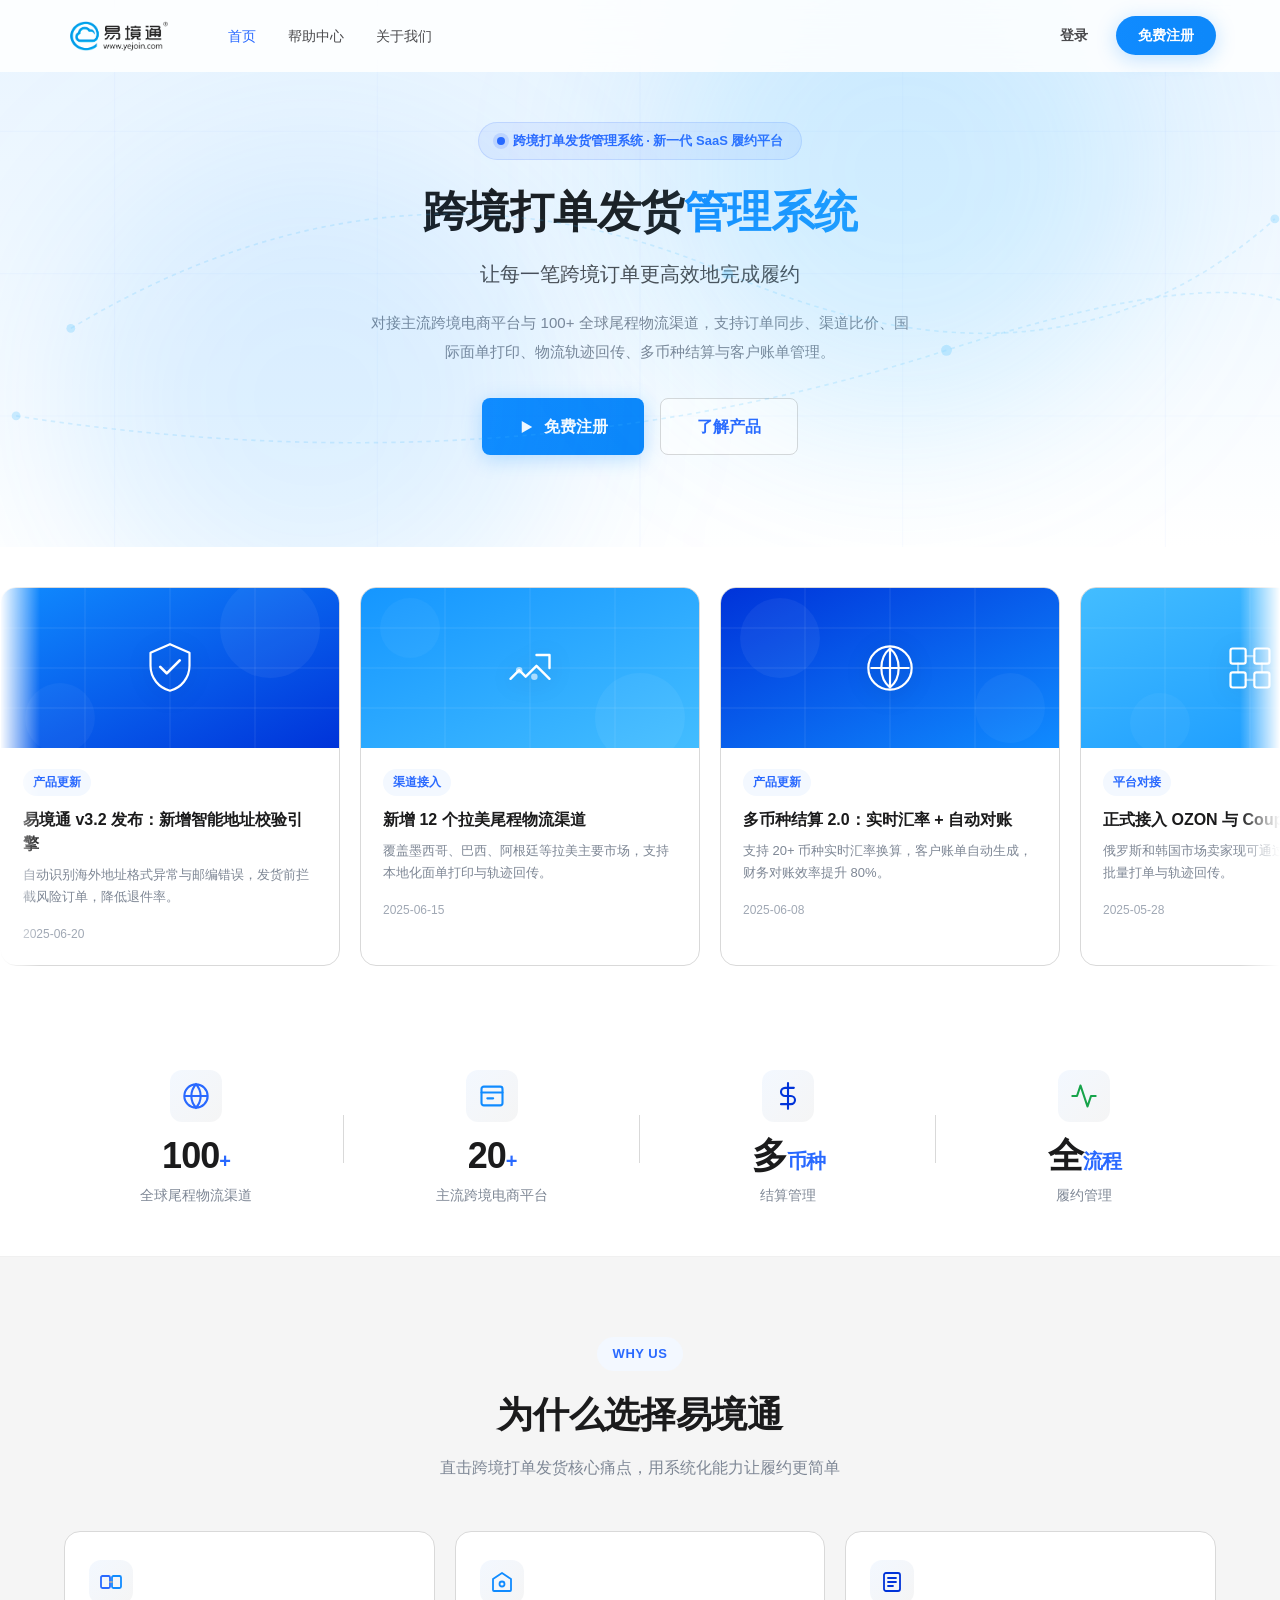
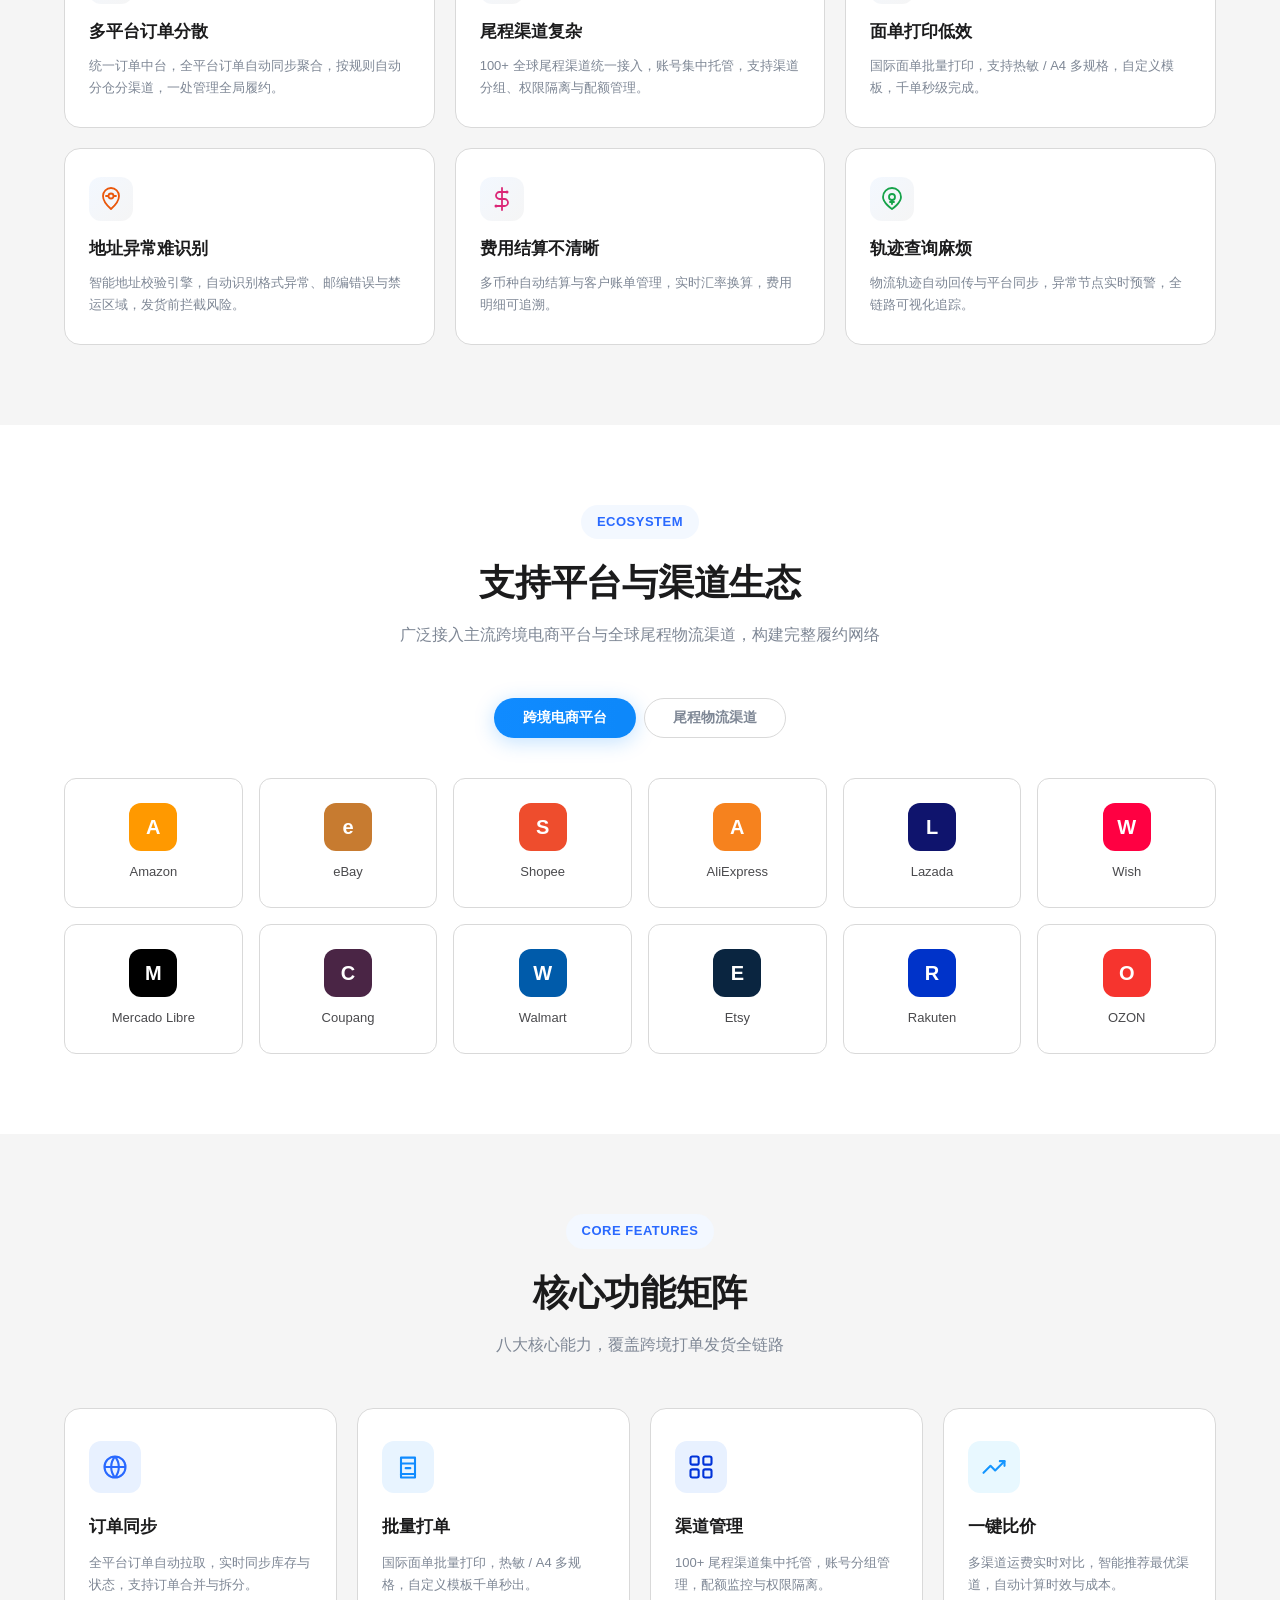
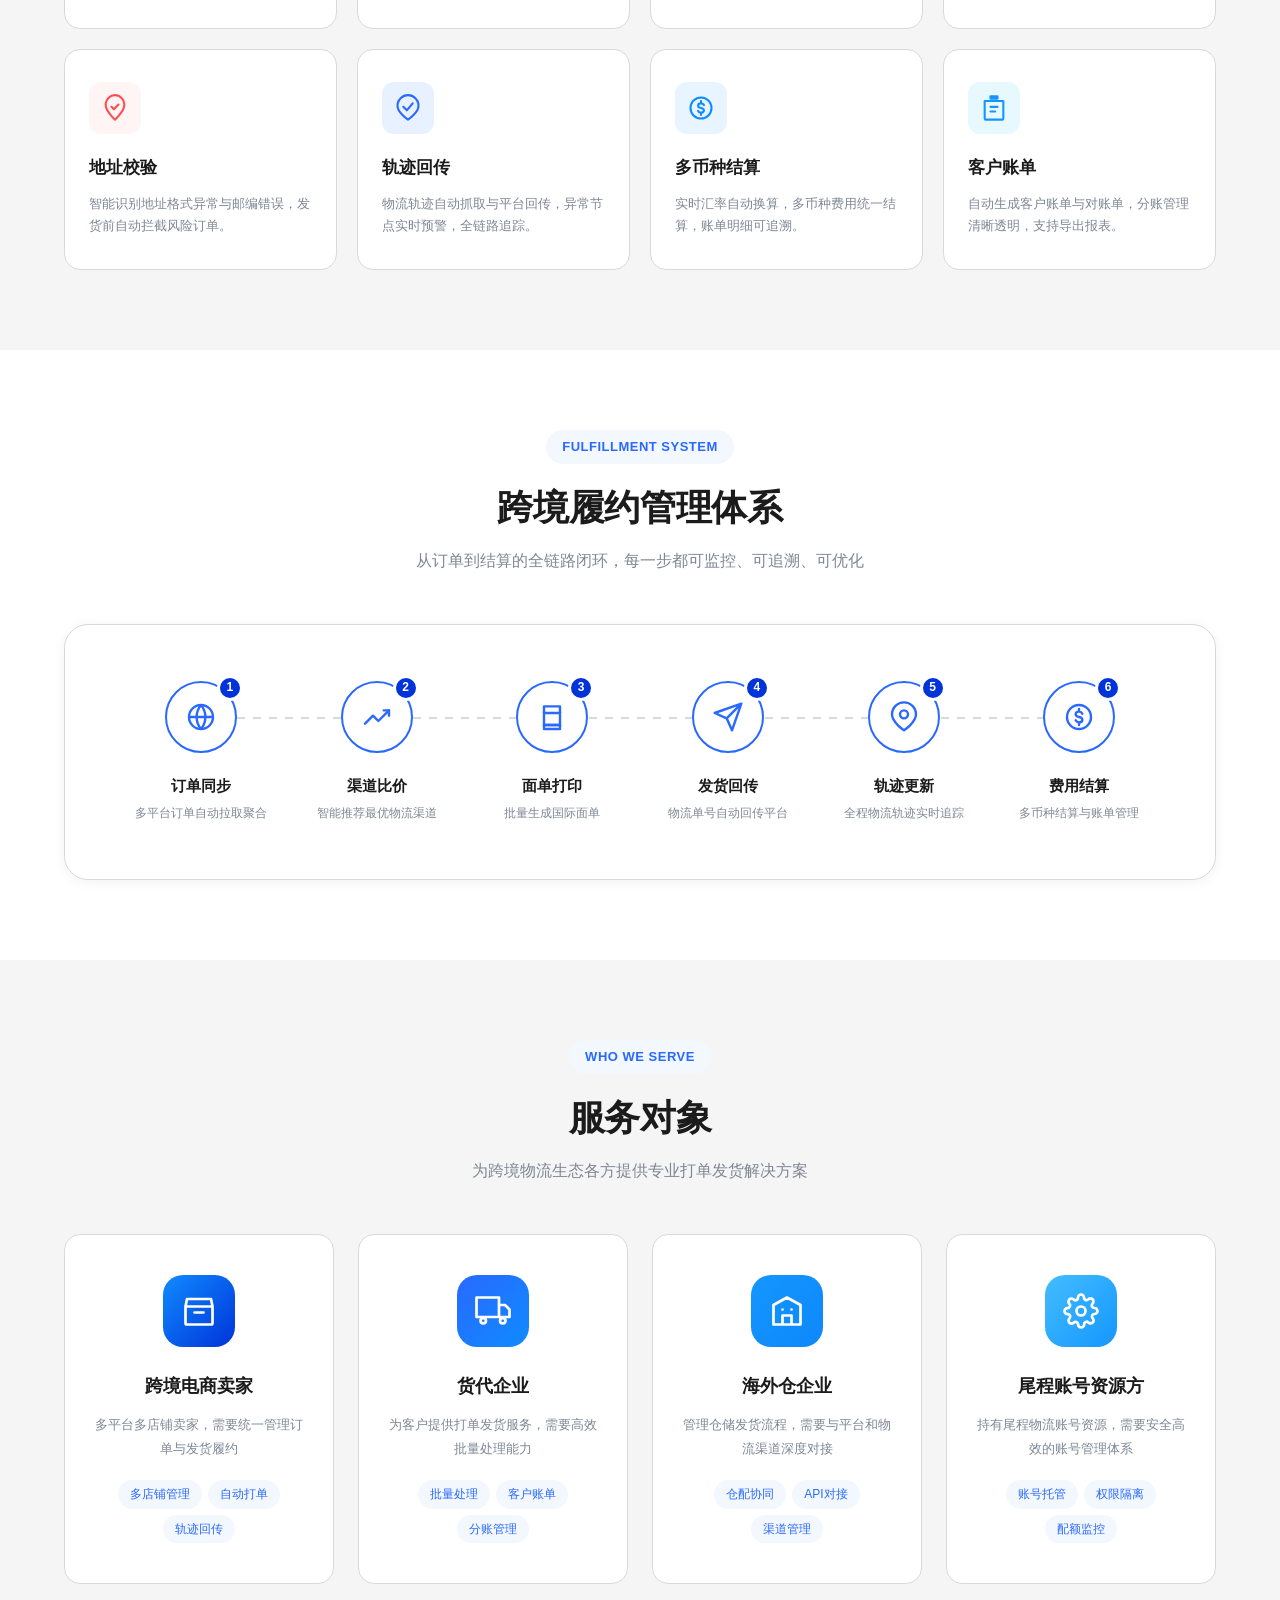
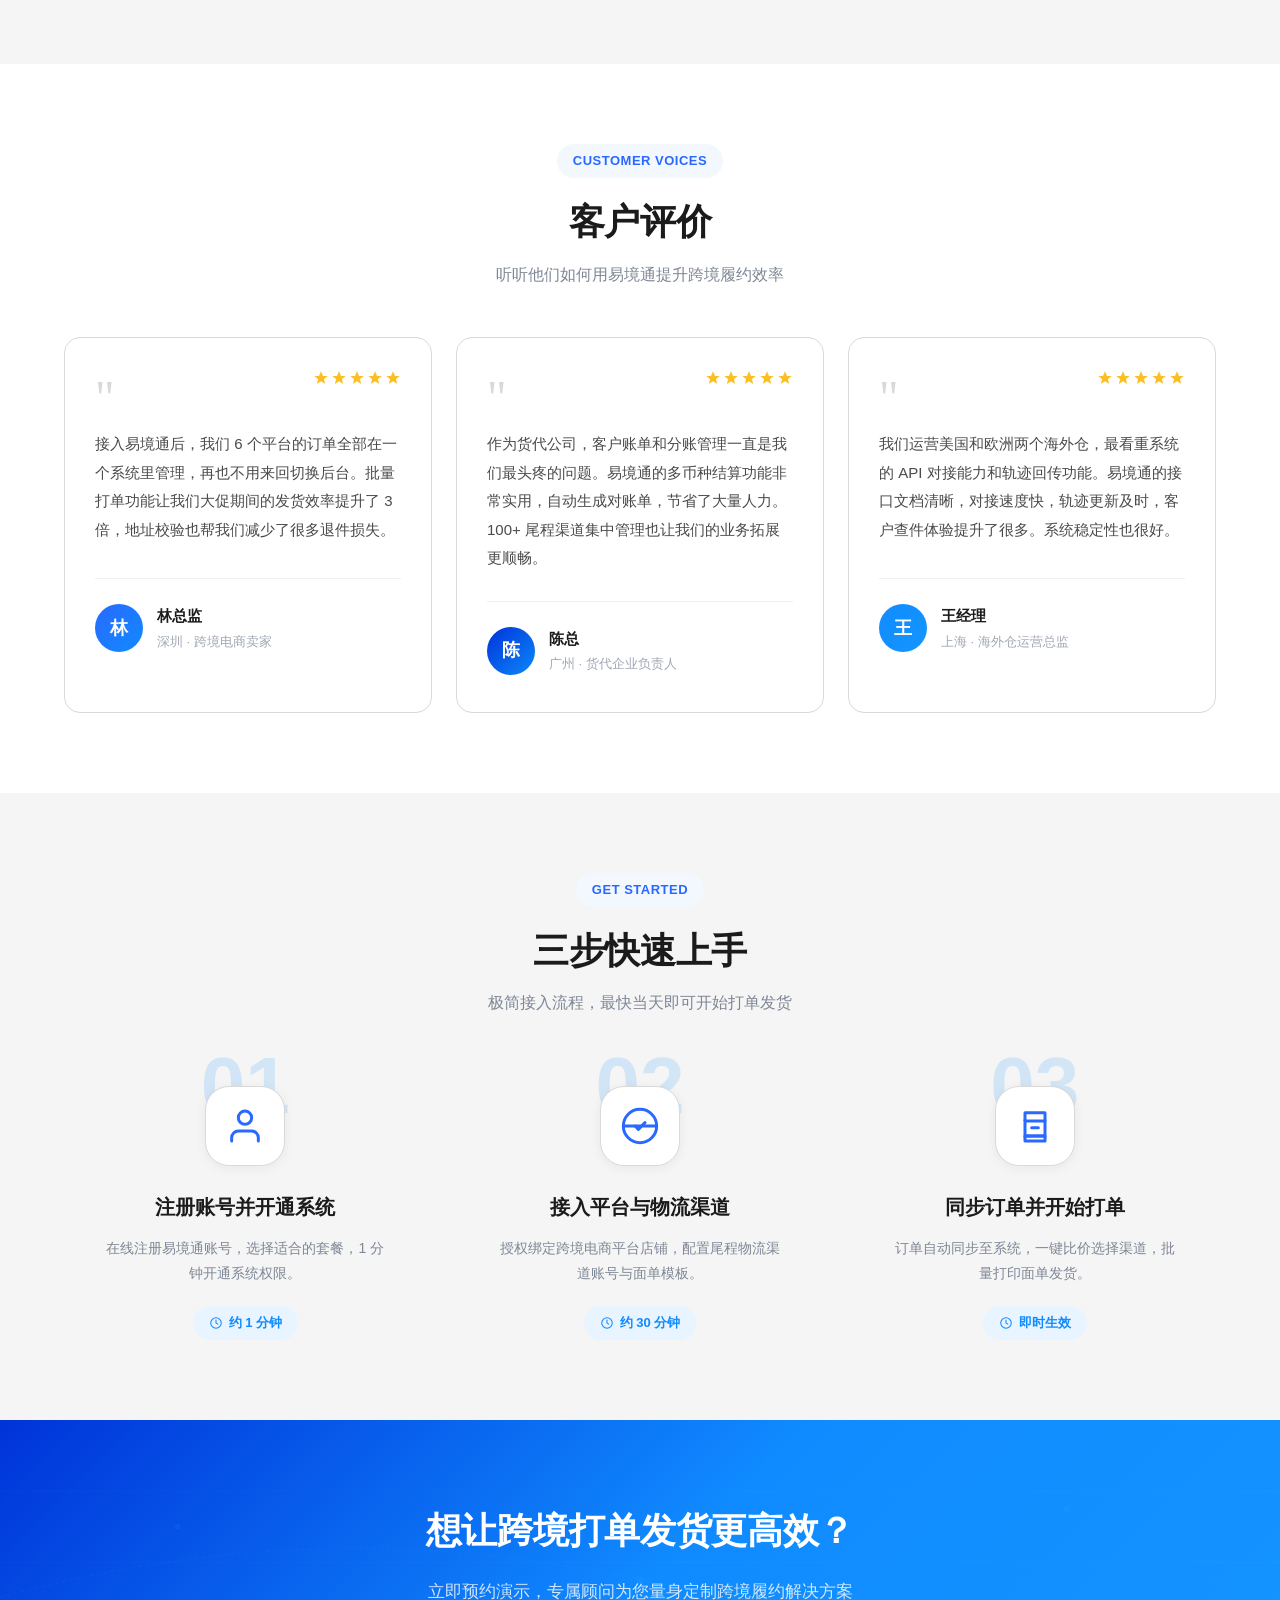
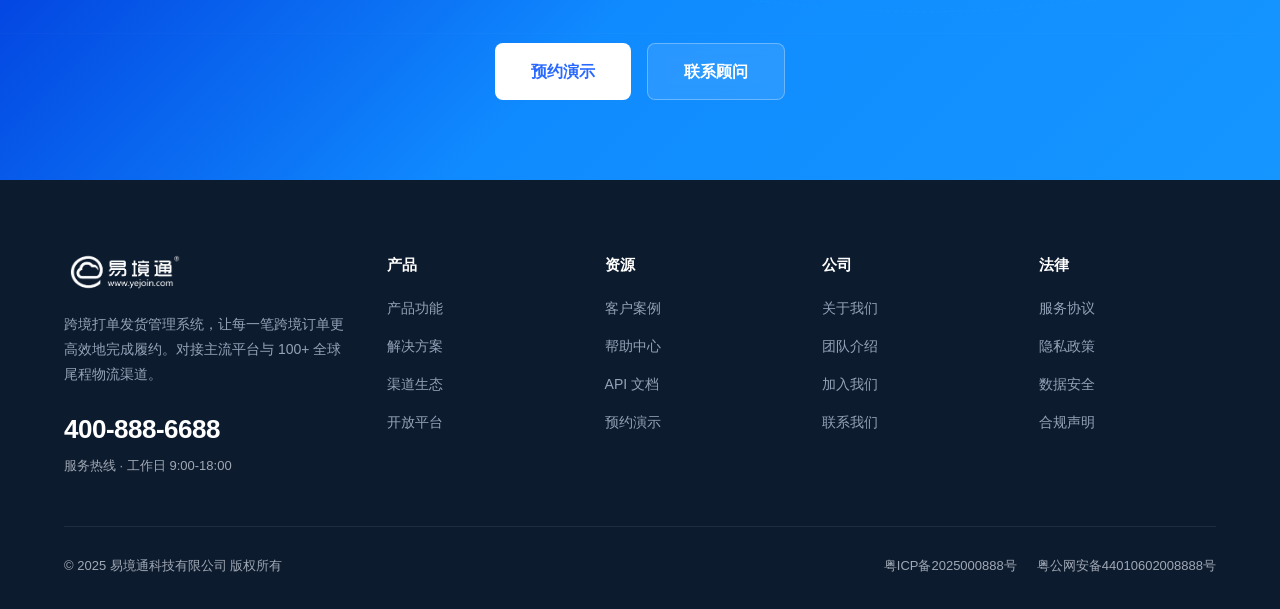
==== commit c5e84c54: "资讯卡片添加精美配图 - 6张资讯卡片每张添加独立配图(渐变背景+网格+装饰圆+主题图标) - 每张图与文章内容匹配：盾牌(地址校验)、趋势线(渠道)、地球(多币种)、矩阵(平台)、柱状图(行业)、打" ====
--- a/index.html
+++ b/index.html
@@ -80,9 +80,11 @@
   <section class="news-scroll-section news-scroll-section--notitle">
     <div class="news-scroll-wrap">
       <div class="news-scroll-track" id="newsTrack">
+        <!-- 卡片1：地址校验 -->
         <a href="#" class="news-card">
-          <div class="news-card-img" style="background:linear-gradient(135deg,#108bff,#0033d9);">
-            <svg viewBox="0 0 24 24" fill="none"><path d="M21 12a9 9 0 11-18 0 9 9 0 0118 0z" stroke="#fff" stroke-width="1.5"/><path d="M3 12h18M12 3a14 14 0 010 18M12 3a14 14 0 000 18" stroke="#fff" stroke-width="1.5"/></svg>
+          <div class="news-card-img ni-1">
+            <svg class="ni-bg" viewBox="0 0 340 160" fill="none" preserveAspectRatio="xMidYMid slice"><rect width="340" height="160" fill="url(#g1)"/><defs><linearGradient id="g1" x1="0%" y1="0%" x2="100%" y2="100%"><stop offset="0%" stop-color="#108bff"/><stop offset="100%" stop-color="#0033d9"/></linearGradient></defs><g stroke="rgba(255,255,255,.1)" stroke-width="1"><line x1="0" y1="40" x2="340" y2="40"/><line x1="0" y1="80" x2="340" y2="80"/><line x1="0" y1="120" x2="340" y2="120"/><line x1="85" y1="0" x2="85" y2="160"/><line x1="170" y1="0" x2="170" y2="160"/><line x1="255" y1="0" x2="255" y2="160"/></g><circle cx="270" cy="40" r="50" fill="rgba(255,255,255,.05)"/><circle cx="60" cy="130" r="35" fill="rgba(255,255,255,.04)"/></svg>
+            <svg class="ni-icon" viewBox="0 0 48 48" fill="none"><path d="M24 2L6 10v12c0 11 7.7 20.4 18 23 10.3-2.6 18-12 18-23V10L24 2z" stroke="#fff" stroke-width="2" stroke-linejoin="round"/><path d="M15 23l6 6 12-12" stroke="#fff" stroke-width="2.5" stroke-linecap="round" stroke-linejoin="round"/></svg>
           </div>
           <div class="news-card-body">
             <span class="news-card-tag">产品更新</span>
@@ -91,9 +93,11 @@
             <span class="news-card-date">2025-06-20</span>
           </div>
         </a>
+        <!-- 卡片2：拉美渠道 -->
         <a href="#" class="news-card">
-          <div class="news-card-img" style="background:linear-gradient(135deg,#1596ff,#43bdff);">
-            <svg viewBox="0 0 24 24" fill="none"><path d="M3 17l6-6 4 4 8-8" stroke="#fff" stroke-width="1.5" stroke-linecap="round" stroke-linejoin="round"/><path d="M17 7h4v4" stroke="#fff" stroke-width="1.5" stroke-linecap="round"/></svg>
+          <div class="news-card-img ni-2">
+            <svg class="ni-bg" viewBox="0 0 340 160" fill="none" preserveAspectRatio="xMidYMid slice"><rect width="340" height="160" fill="url(#g2)"/><defs><linearGradient id="g2" x1="0%" y1="0%" x2="100%" y2="100%"><stop offset="0%" stop-color="#1596ff"/><stop offset="100%" stop-color="#43bdff"/></linearGradient></defs><g stroke="rgba(255,255,255,.1)" stroke-width="1"><line x1="0" y1="40" x2="340" y2="40"/><line x1="0" y1="80" x2="340" y2="80"/><line x1="0" y1="120" x2="340" y2="120"/><line x1="85" y1="0" x2="85" y2="160"/><line x1="170" y1="0" x2="170" y2="160"/><line x1="255" y1="0" x2="255" y2="160"/></g><circle cx="280" cy="130" r="45" fill="rgba(255,255,255,.05)"/><circle cx="50" cy="40" r="30" fill="rgba(255,255,255,.04)"/></svg>
+            <svg class="ni-icon" viewBox="0 0 48 48" fill="none"><path d="M6 34l8-8 6 6 10-10 12 12" stroke="#fff" stroke-width="2.2" stroke-linecap="round" stroke-linejoin="round"/><path d="M30 12h12v12" stroke="#fff" stroke-width="2.2" stroke-linecap="round" stroke-linejoin="round"/><circle cx="14" cy="26" r="3" fill="#fff" opacity=".6"/><circle cx="28" cy="32" r="3" fill="#fff" opacity=".6"/></svg>
           </div>
           <div class="news-card-body">
             <span class="news-card-tag">渠道接入</span>
@@ -102,9 +106,11 @@
             <span class="news-card-date">2025-06-15</span>
           </div>
         </a>
+        <!-- 卡片3：多币种结算 -->
         <a href="#" class="news-card">
-          <div class="news-card-img" style="background:linear-gradient(135deg,#0033d9,#108bff);">
-            <svg viewBox="0 0 24 24" fill="none"><path d="M9 2h6v2H9V2zM4 6h16v15a1 1 0 01-1 1H5a1 1 0 01-1-1V6z" stroke="#fff" stroke-width="1.5" stroke-linejoin="round"/></svg>
+          <div class="news-card-img ni-3">
+            <svg class="ni-bg" viewBox="0 0 340 160" fill="none" preserveAspectRatio="xMidYMid slice"><rect width="340" height="160" fill="url(#g3)"/><defs><linearGradient id="g3" x1="0%" y1="0%" x2="100%" y2="100%"><stop offset="0%" stop-color="#0033d9"/><stop offset="100%" stop-color="#108bff"/></linearGradient></defs><g stroke="rgba(255,255,255,.1)" stroke-width="1"><line x1="0" y1="40" x2="340" y2="40"/><line x1="0" y1="80" x2="340" y2="80"/><line x1="0" y1="120" x2="340" y2="120"/><line x1="85" y1="0" x2="85" y2="160"/><line x1="170" y1="0" x2="170" y2="160"/><line x1="255" y1="0" x2="255" y2="160"/></g><circle cx="60" cy="50" r="40" fill="rgba(255,255,255,.05)"/><circle cx="290" cy="120" r="35" fill="rgba(255,255,255,.04)"/></svg>
+            <svg class="ni-icon" viewBox="0 0 48 48" fill="none"><circle cx="24" cy="24" r="20" stroke="#fff" stroke-width="2"/><path d="M24 6v36M6 24h36M24 6c5 4 8 11 8 18s-3 14-8 18c-5-4-8-11-8-18s3-14 8-18z" stroke="#fff" stroke-width="2"/></svg>
           </div>
           <div class="news-card-body">
             <span class="news-card-tag">产品更新</span>
@@ -113,9 +119,11 @@
             <span class="news-card-date">2025-06-08</span>
           </div>
         </a>
+        <!-- 卡片4：平台对接 -->
         <a href="#" class="news-card">
-          <div class="news-card-img" style="background:linear-gradient(135deg,#43bdff,#1596ff);">
-            <svg viewBox="0 0 24 24" fill="none"><path d="M12 2L3 7v6c0 5 3.8 9.7 9 11 5.2-1.3 9-6 9-11V7l-9-5z" stroke="#fff" stroke-width="1.5" stroke-linejoin="round"/></svg>
+          <div class="news-card-img ni-4">
+            <svg class="ni-bg" viewBox="0 0 340 160" fill="none" preserveAspectRatio="xMidYMid slice"><rect width="340" height="160" fill="url(#g4)"/><defs><linearGradient id="g4" x1="0%" y1="0%" x2="100%" y2="100%"><stop offset="0%" stop-color="#43bdff"/><stop offset="100%" stop-color="#1596ff"/></linearGradient></defs><g stroke="rgba(255,255,255,.1)" stroke-width="1"><line x1="0" y1="40" x2="340" y2="40"/><line x1="0" y1="80" x2="340" y2="80"/><line x1="0" y1="120" x2="340" y2="120"/><line x1="85" y1="0" x2="85" y2="160"/><line x1="170" y1="0" x2="170" y2="160"/><line x1="255" y1="0" x2="255" y2="160"/></g><circle cx="270" cy="45" r="45" fill="rgba(255,255,255,.05)"/><circle cx="80" cy="135" r="30" fill="rgba(255,255,255,.04)"/></svg>
+            <svg class="ni-icon" viewBox="0 0 48 48" fill="none"><rect x="6" y="6" width="14" height="14" rx="2" stroke="#fff" stroke-width="2"/><rect x="28" y="6" width="14" height="14" rx="2" stroke="#fff" stroke-width="2"/><rect x="6" y="28" width="14" height="14" rx="2" stroke="#fff" stroke-width="2"/><rect x="28" y="28" width="14" height="14" rx="2" stroke="#fff" stroke-width="2"/><path d="M20 13h8M13 20v8M35 20v8M20 35h8" stroke="#fff" stroke-width="2" stroke-linecap="round" opacity=".5"/></svg>
           </div>
           <div class="news-card-body">
             <span class="news-card-tag">平台对接</span>
@@ -124,9 +132,11 @@
             <span class="news-card-date">2025-05-28</span>
           </div>
         </a>
+        <!-- 卡片5：行业资讯 -->
         <a href="#" class="news-card">
-          <div class="news-card-img" style="background:linear-gradient(135deg,#108bff,#1596ff);">
-            <svg viewBox="0 0 24 24" fill="none"><path d="M22 12h-4l-3 9L9 3l-3 9H2" stroke="#fff" stroke-width="1.5" stroke-linecap="round" stroke-linejoin="round"/></svg>
+          <div class="news-card-img ni-5">
+            <svg class="ni-bg" viewBox="0 0 340 160" fill="none" preserveAspectRatio="xMidYMid slice"><rect width="340" height="160" fill="url(#g5)"/><defs><linearGradient id="g5" x1="0%" y1="0%" x2="100%" y2="100%"><stop offset="0%" stop-color="#108bff"/><stop offset="100%" stop-color="#1596ff"/></linearGradient></defs><g stroke="rgba(255,255,255,.1)" stroke-width="1"><line x1="0" y1="40" x2="340" y2="40"/><line x1="0" y1="80" x2="340" y2="80"/><line x1="0" y1="120" x2="340" y2="120"/><line x1="85" y1="0" x2="85" y2="160"/><line x1="170" y1="0" x2="170" y2="160"/><line x1="255" y1="0" x2="255" y2="160"/></g><circle cx="50" cy="120" r="40" fill="rgba(255,255,255,.05)"/><circle cx="300" cy="40" r="30" fill="rgba(255,255,255,.04)"/></svg>
+            <svg class="ni-icon" viewBox="0 0 48 48" fill="none"><path d="M6 36l9-9 7 7 11-11 9 9" stroke="#fff" stroke-width="2.2" stroke-linecap="round" stroke-linejoin="round"/><path d="M6 36V14M15 27V14M22 34V14M33 23V14M42 32V14" stroke="#fff" stroke-width="2" stroke-linecap="round" opacity=".5"/></svg>
           </div>
           <div class="news-card-body">
             <span class="news-card-tag">行业资讯</span>
@@ -135,9 +145,11 @@
             <span class="news-card-date">2025-05-20</span>
           </div>
         </a>
+        <!-- 卡片6：批量打单 -->
         <a href="#" class="news-card">
-          <div class="news-card-img" style="background:linear-gradient(135deg,#0033d9,#1596ff);">
-            <svg viewBox="0 0 24 24" fill="none"><path d="M6 9V4h12v5M6 18h12v3H6v-3z" stroke="#fff" stroke-width="1.5" stroke-linejoin="round"/><path d="M6 9h12v9H6V9z" stroke="#fff" stroke-width="1.5"/></svg>
+          <div class="news-card-img ni-6">
+            <svg class="ni-bg" viewBox="0 0 340 160" fill="none" preserveAspectRatio="xMidYMid slice"><rect width="340" height="160" fill="url(#g6)"/><defs><linearGradient id="g6" x1="0%" y1="0%" x2="100%" y2="100%"><stop offset="0%" stop-color="#0033d9"/><stop offset="100%" stop-color="#1596ff"/></linearGradient></defs><g stroke="rgba(255,255,255,.1)" stroke-width="1"><line x1="0" y1="40" x2="340" y2="40"/><line x1="0" y1="80" x2="340" y2="80"/><line x1="0" y1="120" x2="340" y2="120"/><line x1="85" y1="0" x2="85" y2="160"/><line x1="170" y1="0" x2="170" y2="160"/><line x1="255" y1="0" x2="255" y2="160"/></g><circle cx="280" cy="50" r="42" fill="rgba(255,255,255,.05)"/><circle cx="70" cy="130" r="32" fill="rgba(255,255,255,.04)"/></svg>
+            <svg class="ni-icon" viewBox="0 0 48 48" fill="none"><rect x="12" y="4" width="24" height="4" rx="1" stroke="#fff" stroke-width="2"/><rect x="8" y="8" width="32" height="32" rx="2" stroke="#fff" stroke-width="2"/><path d="M16 18h16M16 24h16M16 30h10" stroke="#fff" stroke-width="2" stroke-linecap="round"/><circle cx="34" cy="34" r="6" fill="rgba(255,255,255,.2)" stroke="#fff" stroke-width="1.5"/><path d="M34 31v3l2 2" stroke="#fff" stroke-width="1.5" stroke-linecap="round"/></svg>
           </div>
           <div class="news-card-body">
             <span class="news-card-tag">产品更新</span>
--- a/css/home.css
+++ b/css/home.css
@@ -683,8 +683,20 @@
 .news-card-img {
   width: 100%; height: 160px;
   display: flex; align-items: center; justify-content: center;
-}
-.news-card-img svg { width: 48px; height: 48px; }
+  position: relative;
+  overflow: hidden;
+}
+.news-card-img .ni-bg {
+  position: absolute;
+  inset: 0;
+  width: 100%; height: 100%;
+}
+.news-card-img .ni-icon {
+  width: 52px; height: 52px;
+  position: relative;
+  z-index: 1;
+  filter: drop-shadow(0 4px 12px rgba(0,0,0,.15));
+}
 .news-card-body { padding: 20px 22px; }
 .news-card-tag {
   display: inline-block;
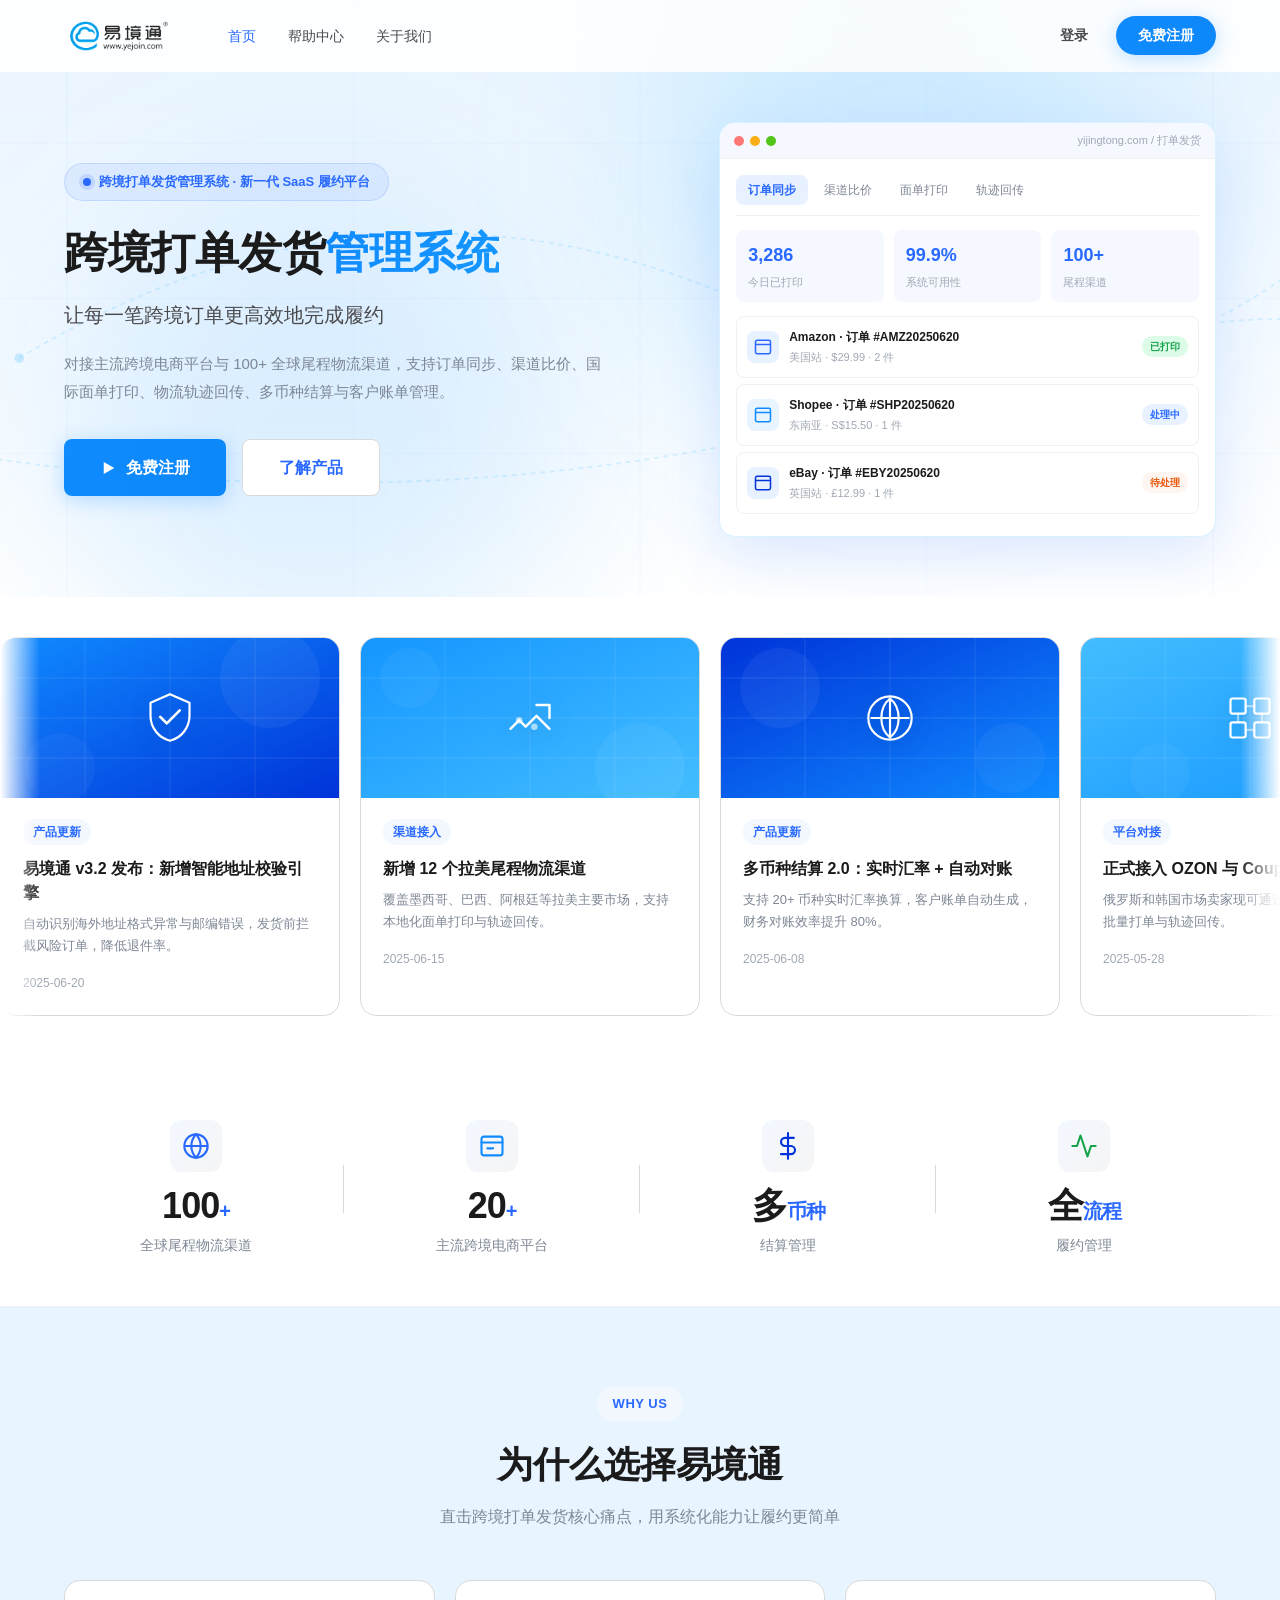
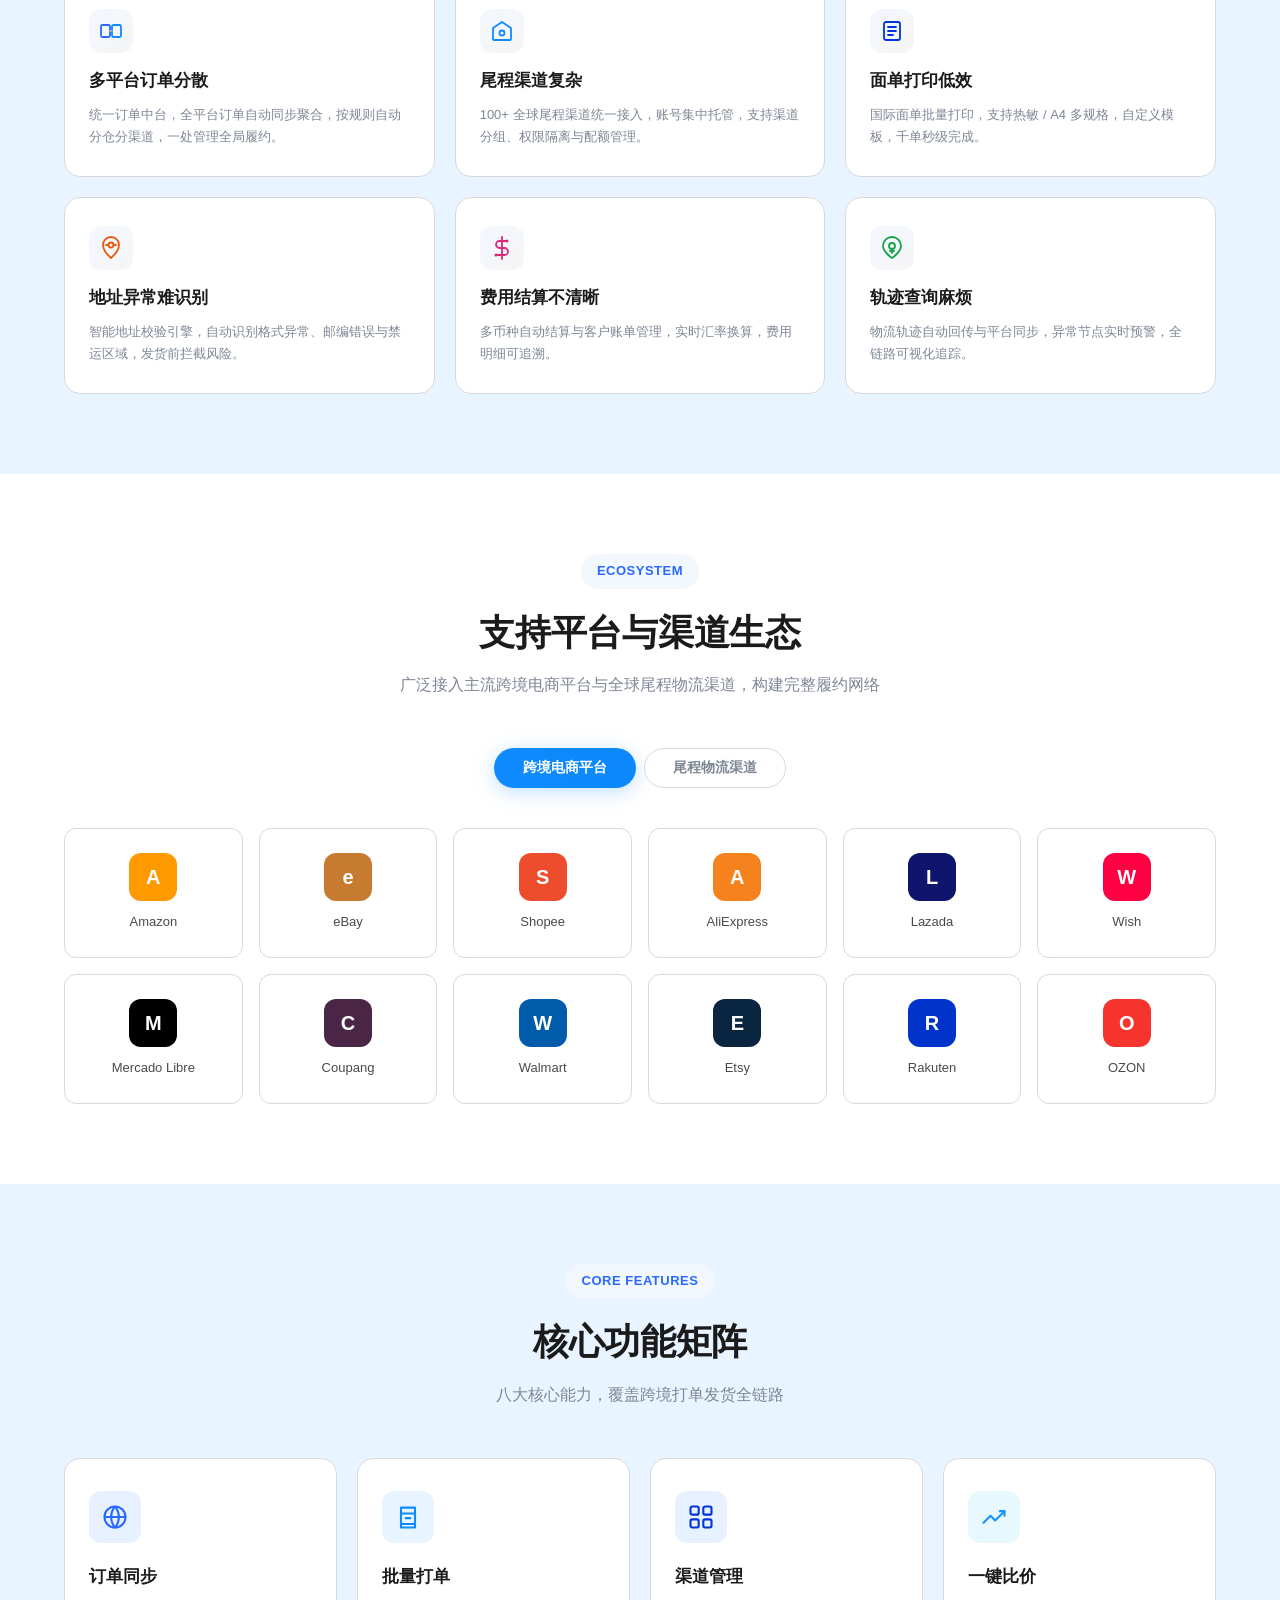
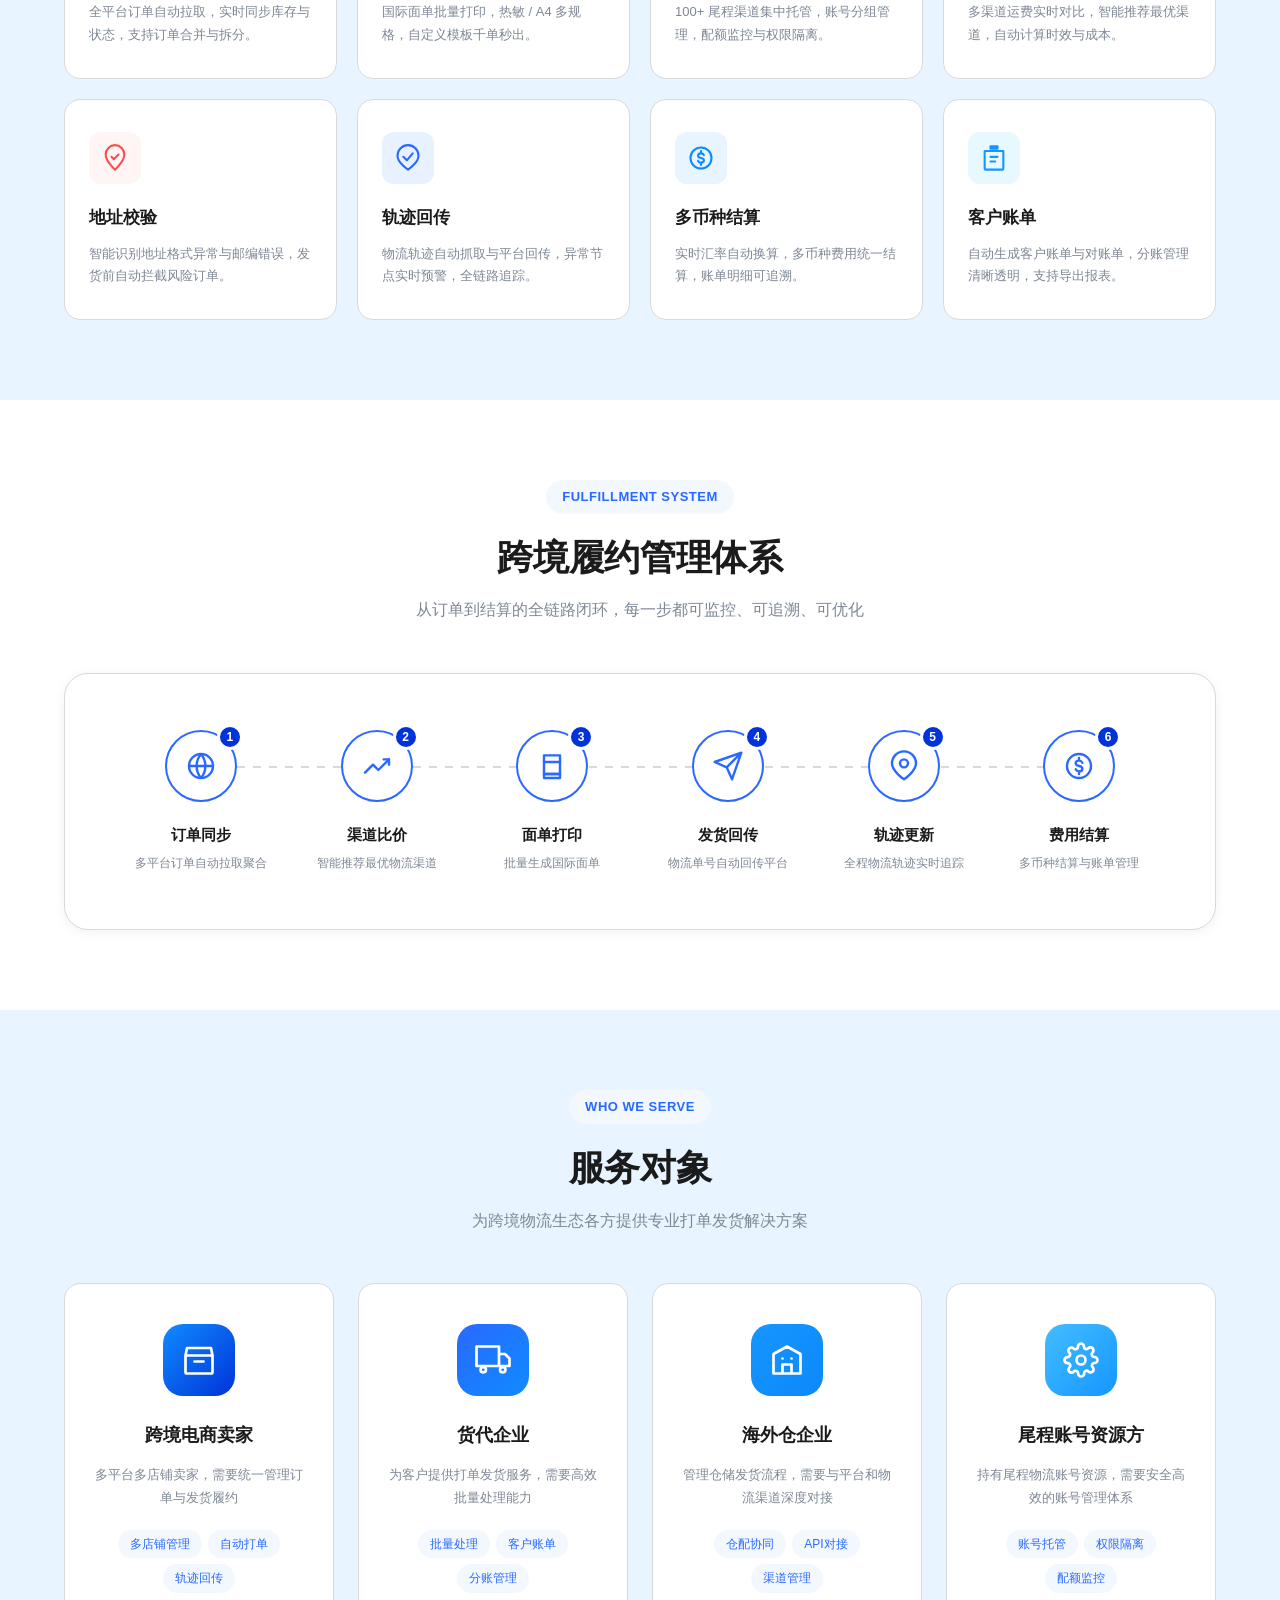
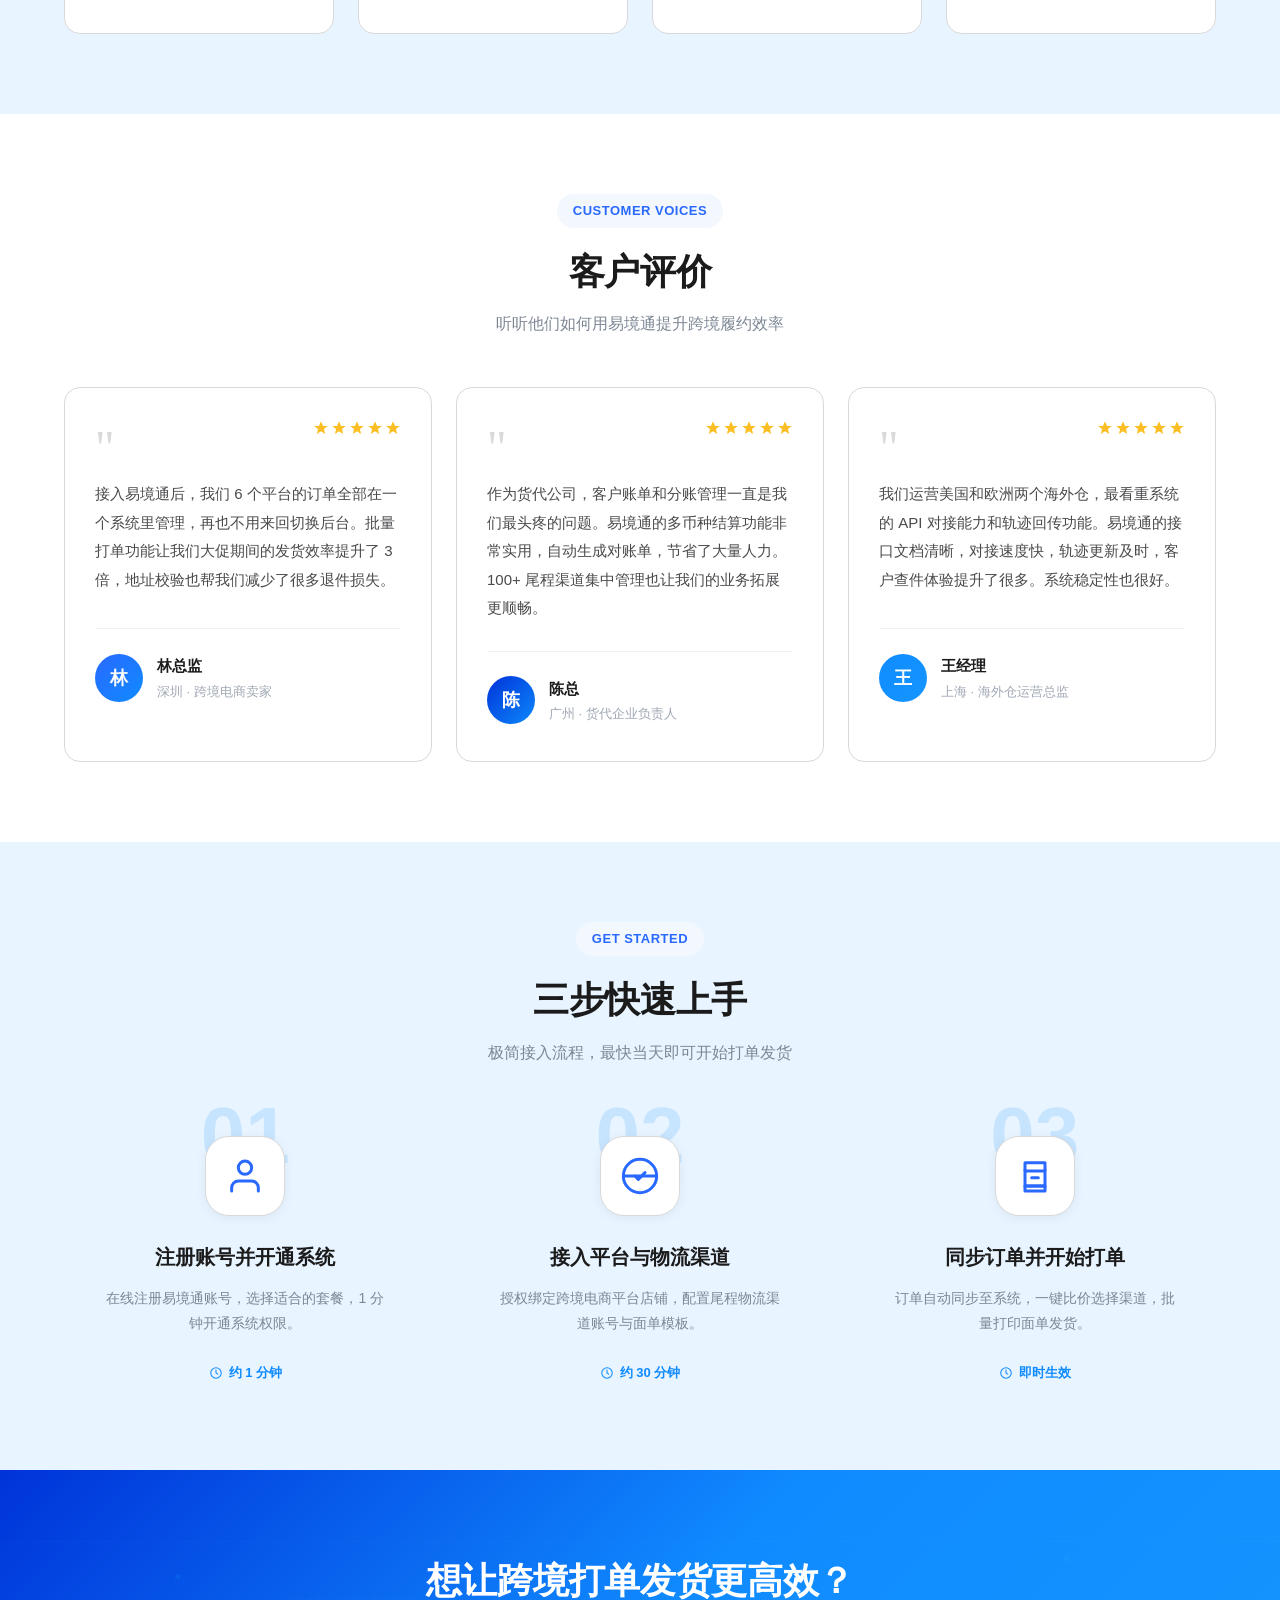
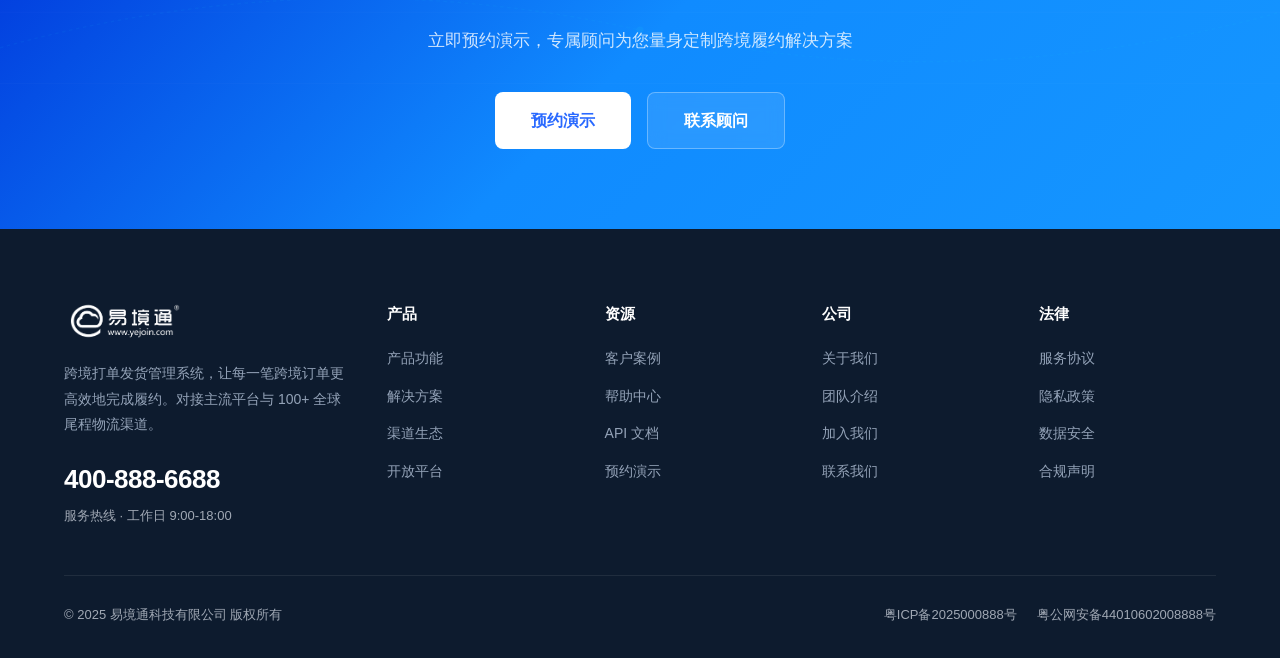
==== commit 5db5a2c8: "Banner文案居左+右侧系统界面+模块背景改浅蓝 - Banner从居中改为左右分栏：左侧文案居左，右侧系统界面mockup - 系统界面含：浏览器栏、工具栏Tab、数据统计卡、订单列表 - 所有s" ====
--- a/index.html
+++ b/index.html
@@ -51,8 +51,9 @@
     <div class="hero-glow hero-glow--2"></div>
 
     <div class="container">
-      <div class="hero-inner hero-inner--center">
-        <div class="hero-content hero-content--center">
+      <div class="hero-inner">
+        <!-- 左侧文案 -->
+        <div class="hero-content">
           <div class="hero-badge">
             <span class="dot"></span>
             跨境打单发货管理系统 · 新一代 SaaS 履约平台
@@ -70,6 +71,28 @@
               免费注册
             </a>
             <a href="help.html" class="btn btn--outline btn--lg">了解产品</a>
+          </div>
+        </div>
+        <!-- 右侧系统界面 -->
+        <div class="hero-visual">
+          <div class="hero-mockup">
+            <div class="mockup-bar"><span></span><span></span><span></span><span class="mockup-url">yijingtong.com / 打单发货</span></div>
+            <div class="mockup-body">
+              <div class="mockup-toolbar">
+                <div class="mt-item active">订单同步</div>
+                <div class="mt-item">渠道比价</div>
+                <div class="mt-item">面单打印</div>
+                <div class="mt-item">轨迹回传</div>
+              </div>
+              <div class="mockup-stats">
+                <div class="ms-card"><div class="ms-num">3,286</div><div class="ms-label">今日已打印</div></div>
+                <div class="ms-card"><div class="ms-num">99.9%</div><div class="ms-label">系统可用性</div></div>
+                <div class="ms-card"><div class="ms-num">100+</div><div class="ms-label">尾程渠道</div></div>
+              </div>
+              <div class="mockup-row"><div class="mr-icon" style="background:#e8f1ff"><svg viewBox="0 0 24 24" fill="none" width="20"><rect x="3" y="4" width="18" height="16" rx="2" stroke="#2969ff" stroke-width="1.8"/><path d="M3 9h18" stroke="#2969ff" stroke-width="1.8"/></svg></div><div class="mr-text"><div class="mr-title">Amazon · 订单 #AMZ20250620</div><div class="mr-sub">美国站 · $29.99 · 2 件</div></div><span class="mr-status green">已打印</span></div>
+              <div class="mockup-row"><div class="mr-icon" style="background:#e8f4ff"><svg viewBox="0 0 24 24" fill="none" width="20"><rect x="3" y="4" width="18" height="16" rx="2" stroke="#108bff" stroke-width="1.8"/><path d="M3 9h18" stroke="#108bff" stroke-width="1.8"/></svg></div><div class="mr-text"><div class="mr-title">Shopee · 订单 #SHP20250620</div><div class="mr-sub">东南亚 · S$15.50 · 1 件</div></div><span class="mr-status blue">处理中</span></div>
+              <div class="mockup-row"><div class="mr-icon" style="background:#e8f1ff"><svg viewBox="0 0 24 24" fill="none" width="20"><rect x="3" y="4" width="18" height="16" rx="2" stroke="#0033d9" stroke-width="1.8"/><path d="M3 9h18" stroke="#0033d9" stroke-width="1.8"/></svg></div><div class="mr-text"><div class="mr-title">eBay · 订单 #EBY20250620</div><div class="mr-sub">英国站 · £12.99 · 1 件</div></div><span class="mr-status orange">待处理</span></div>
+            </div>
           </div>
         </div>
       </div>
--- a/css/style.css
+++ b/css/style.css
@@ -96,7 +96,7 @@
 
 /* ===== 区块通用 ===== */
 .section { padding: 80px 0; position: relative; }
-.section--soft { background: var(--bg-soft); }
+.section--soft { background: #e8f4ff; }
 .section--deep { background: var(--bg-deep); color: #b0b8c4; }
 .section-head { text-align: center; max-width: 720px; margin: 0 auto 48px; }
 .section-eyebrow {
--- a/css/home.css
+++ b/css/home.css
@@ -2,13 +2,12 @@
    易境通 - 首页专属样式
    ============================================ */
 
-/* ===== 1. 首屏 Hero — 浅蓝色渐变背景（紫鸟风格） ===== */
+/* ===== 1. 首屏 Hero — 浅蓝色渐变背景，左文右图 ===== */
 .hero {
   position: relative;
-  padding: calc(var(--nav-h) + 50px) 0 56px;
+  padding: calc(var(--nav-h) + 50px) 0 60px;
   background: linear-gradient(180deg, #e8f4ff 0%, #f0f8ff 40%, #ffffff 100%);
   overflow: hidden;
-  text-align: center;
 }
 /* 装饰背景 */
 .hero-bg {
@@ -28,19 +27,15 @@
 .hero-glow--1 { top: -80px; right: 10%; background: rgba(67,189,255,.18); }
 .hero-glow--2 { bottom: -100px; left: 5%; background: rgba(21,150,255,.12); }
 
-.hero-inner--center {
-  grid-template-columns: 1fr;
-  gap: 0;
-}
-.hero-content--center {
-  max-width: 720px;
-  margin: 0 auto;
-  text-align: center;
-  color: #fff;
-}
-.hero-content--center .hero-actions { justify-content: center; }
-.hero-content--center .hero-desc { margin: 0 auto 32px; }
-.hero-content { color: var(--t-1); }
+.hero-inner {
+  position: relative;
+  z-index: 2;
+  display: grid;
+  grid-template-columns: 1.1fr .9fr;
+  gap: 48px;
+  align-items: center;
+}
+.hero-content { color: var(--t-1); text-align: left; }
 .hero-badge {
   display: inline-flex;
   align-items: center;
@@ -92,7 +87,59 @@
   margin-bottom: 32px;
   max-width: 540px;
 }
-.hero-actions { display: flex; gap: 16px; margin-bottom: 36px; }
+
+/* 右侧系统界面 Mockup */
+.hero-visual { position: relative; }
+.hero-mockup {
+  background: #fff;
+  border-radius: var(--r-lg);
+  box-shadow: 0 20px 60px rgba(41,105,255,.15);
+  border: 1px solid rgba(67,189,255,.2);
+  overflow: hidden;
+  position: relative;
+}
+.hero-mockup .mockup-bar {
+  height: 36px;
+  background: #f5f9ff;
+  border-bottom: 1px solid var(--bd-2);
+  display: flex; align-items: center; gap: 6px;
+  padding: 0 14px;
+}
+.hero-mockup .mockup-bar span:not(.mockup-url) {
+  width: 10px; height: 10px; border-radius: 50%; background: #d9d9d9;
+}
+.hero-mockup .mockup-bar span:nth-child(1) { background: #ff7875; }
+.hero-mockup .mockup-bar span:nth-child(2) { background: #faad14; }
+.hero-mockup .mockup-bar span:nth-child(3) { background: #52c41a; }
+.hero-mockup .mockup-url {
+  margin-left: auto; font-size: 11px; color: var(--t-4); background: transparent; width: auto; height: auto; border-radius: 0;
+}
+.hero-mockup .mockup-body { padding: 16px; }
+.mockup-toolbar { display: flex; gap: 4px; margin-bottom: 14px; border-bottom: 1px solid var(--bd-2); padding-bottom: 10px; }
+.mt-item {
+  font-size: 12px; font-weight: 500; color: var(--t-3);
+  padding: 5px 12px; border-radius: var(--r-sm); cursor: default;
+}
+.mt-item.active { color: var(--c-primary); background: #e8f1ff; font-weight: 600; }
+.mockup-stats { display: grid; grid-template-columns: repeat(3,1fr); gap: 10px; margin-bottom: 14px; }
+.ms-card { background: #f5f9ff; border-radius: var(--r-sm); padding: 10px 12px; }
+.ms-num { font-size: 18px; font-weight: 700; color: var(--c-primary); }
+.ms-label { font-size: 11px; color: var(--t-4); margin-top: 2px; }
+.mockup-row {
+  display: flex; align-items: center; gap: 10px;
+  padding: 10px; border-radius: var(--r-sm); margin-bottom: 6px;
+  border: 1px solid var(--bd-2);
+}
+.mockup-row:hover { background: #f5f9ff; }
+.mockup-row .mr-icon { width: 32px; height: 32px; border-radius: 8px; display: flex; align-items: center; justify-content: center; flex-shrink: 0; }
+.mockup-row .mr-text { flex: 1; }
+.mockup-row .mr-title { font-size: 12px; font-weight: 600; color: var(--t-1); }
+.mockup-row .mr-sub { font-size: 11px; color: var(--t-4); margin-top: 1px; }
+.mockup-row .mr-status { font-size: 10px; font-weight: 600; padding: 2px 8px; border-radius: var(--r-full); }
+.mr-status.green { color: #16a34a; background: #dcfce7; }
+.mr-status.blue { color: #2969ff; background: #e8f1ff; }
+.mr-status.orange { color: #ea580c; background: #fff5f0; }
+.hero-actions { display: flex; gap: 16px; margin-bottom: 0; }
 .hero-stats {
   display: flex;
   gap: 40px;
@@ -721,8 +768,9 @@
 
 /* ===== 响应式 ===== */
 @media (max-width: 1024px) {
-  .hero-inner { grid-template-columns: 1fr; gap: 40px; }
-  .hero-title { font-size: 40px; }
+  .hero-inner { grid-template-columns: 1fr; gap: 36px; }
+  .hero-title { font-size: 36px; }
+  .hero-visual { max-width: 560px; margin: 0 auto; }
   .pain-grid, .audience-grid { grid-template-columns: repeat(2, 1fr); }
   .feature-grid { grid-template-columns: repeat(2, 1fr); }
   .logo-wall { grid-template-columns: repeat(4, 1fr); }
@@ -735,8 +783,8 @@
   .flow-node { margin: 0; }
 }
 @media (max-width: 768px) {
-  .hero { min-height: auto; padding: calc(var(--nav-h) + 40px) 0 56px; }
-  .hero-title { font-size: 32px; }
+  .hero { padding: calc(var(--nav-h) + 40px) 0 48px; }
+  .hero-title { font-size: 30px; }
   .hero-sub { font-size: 18px; }
   .hero-actions { flex-direction: column; }
   .hero-stats { flex-wrap: wrap; gap: 24px; }
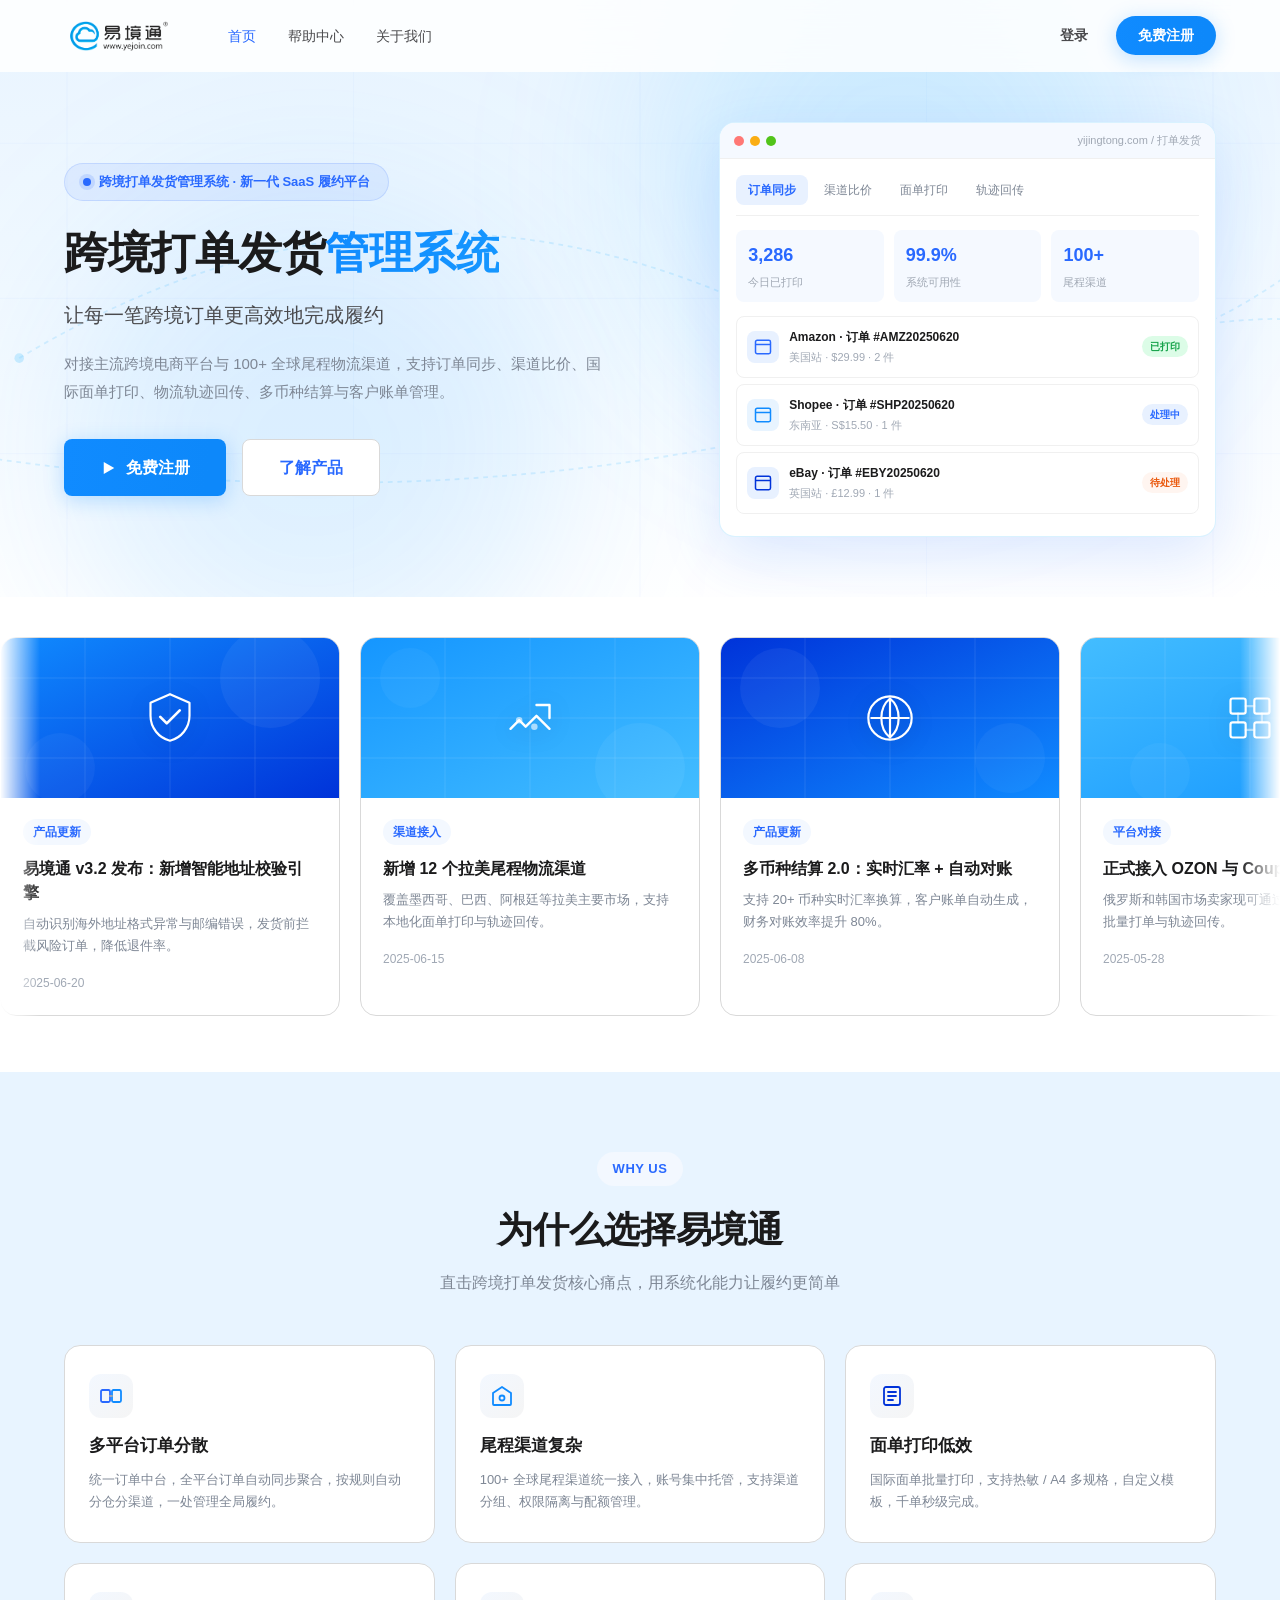
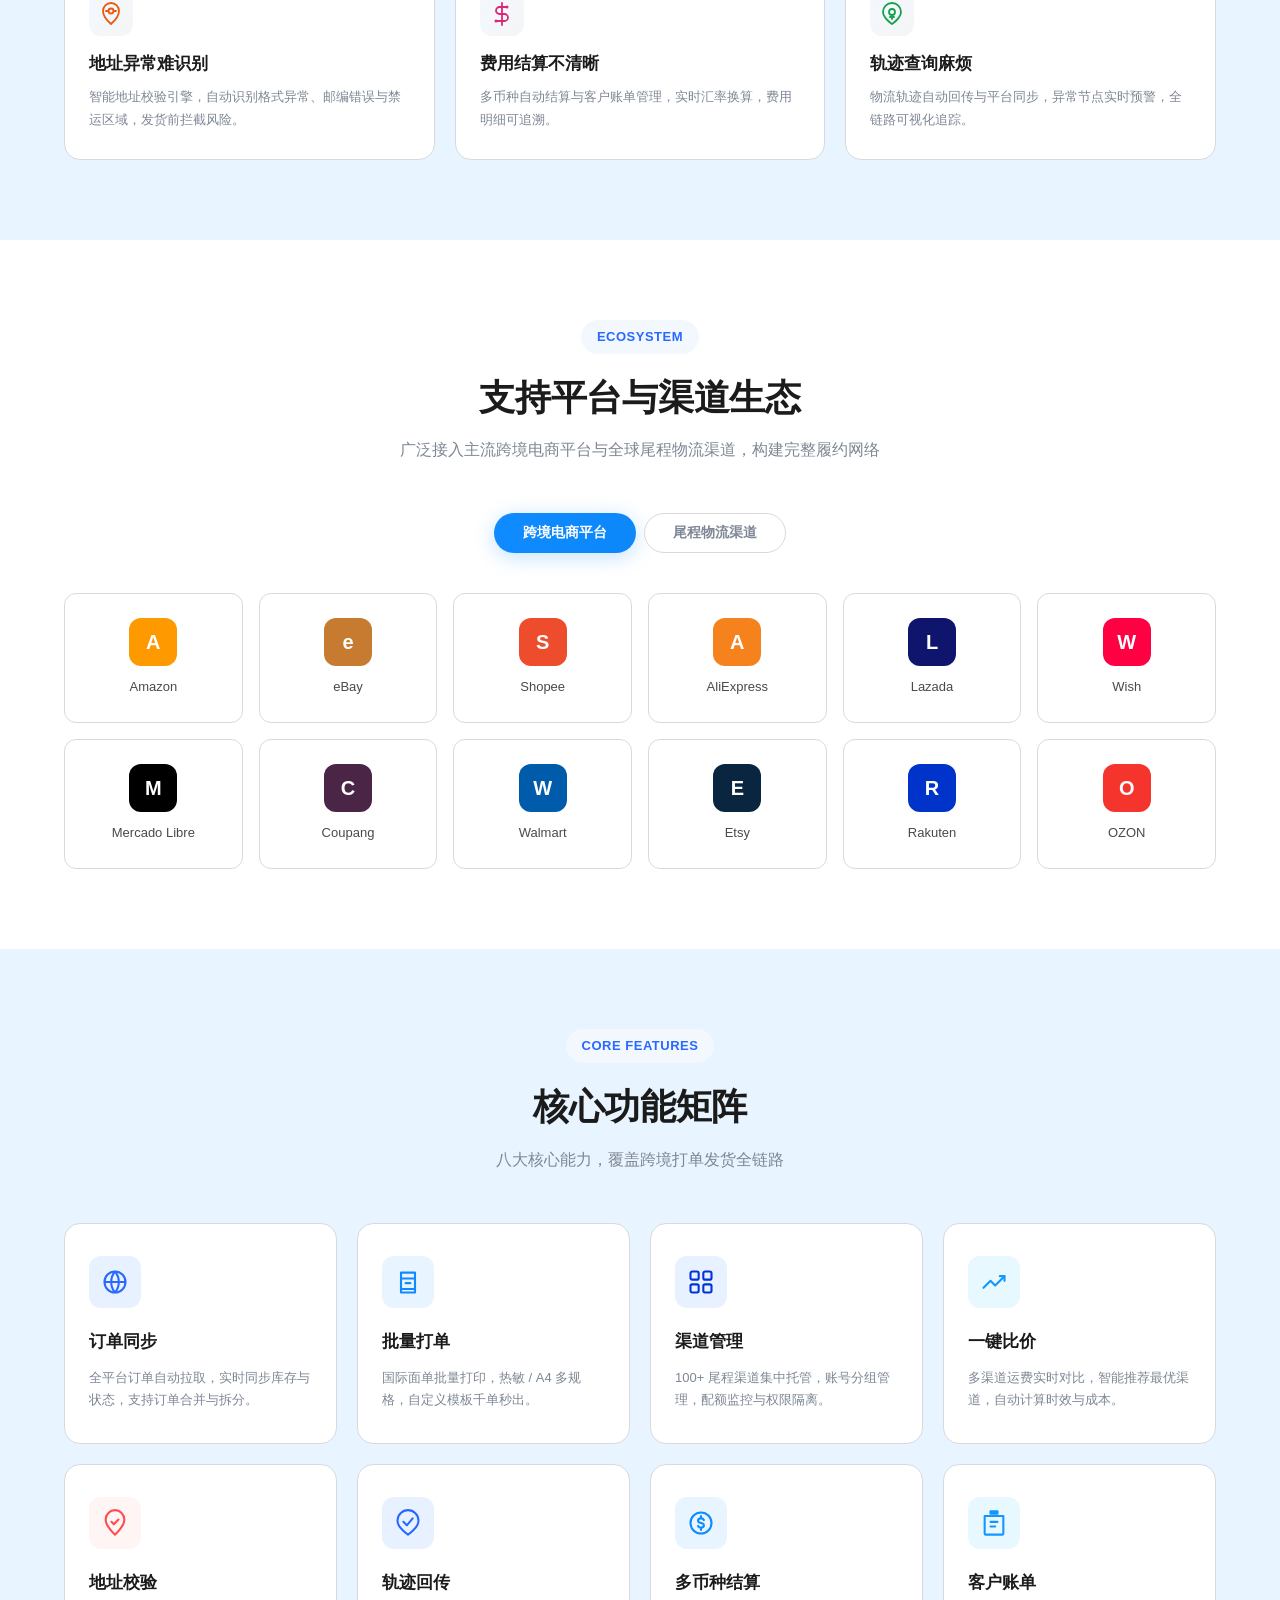
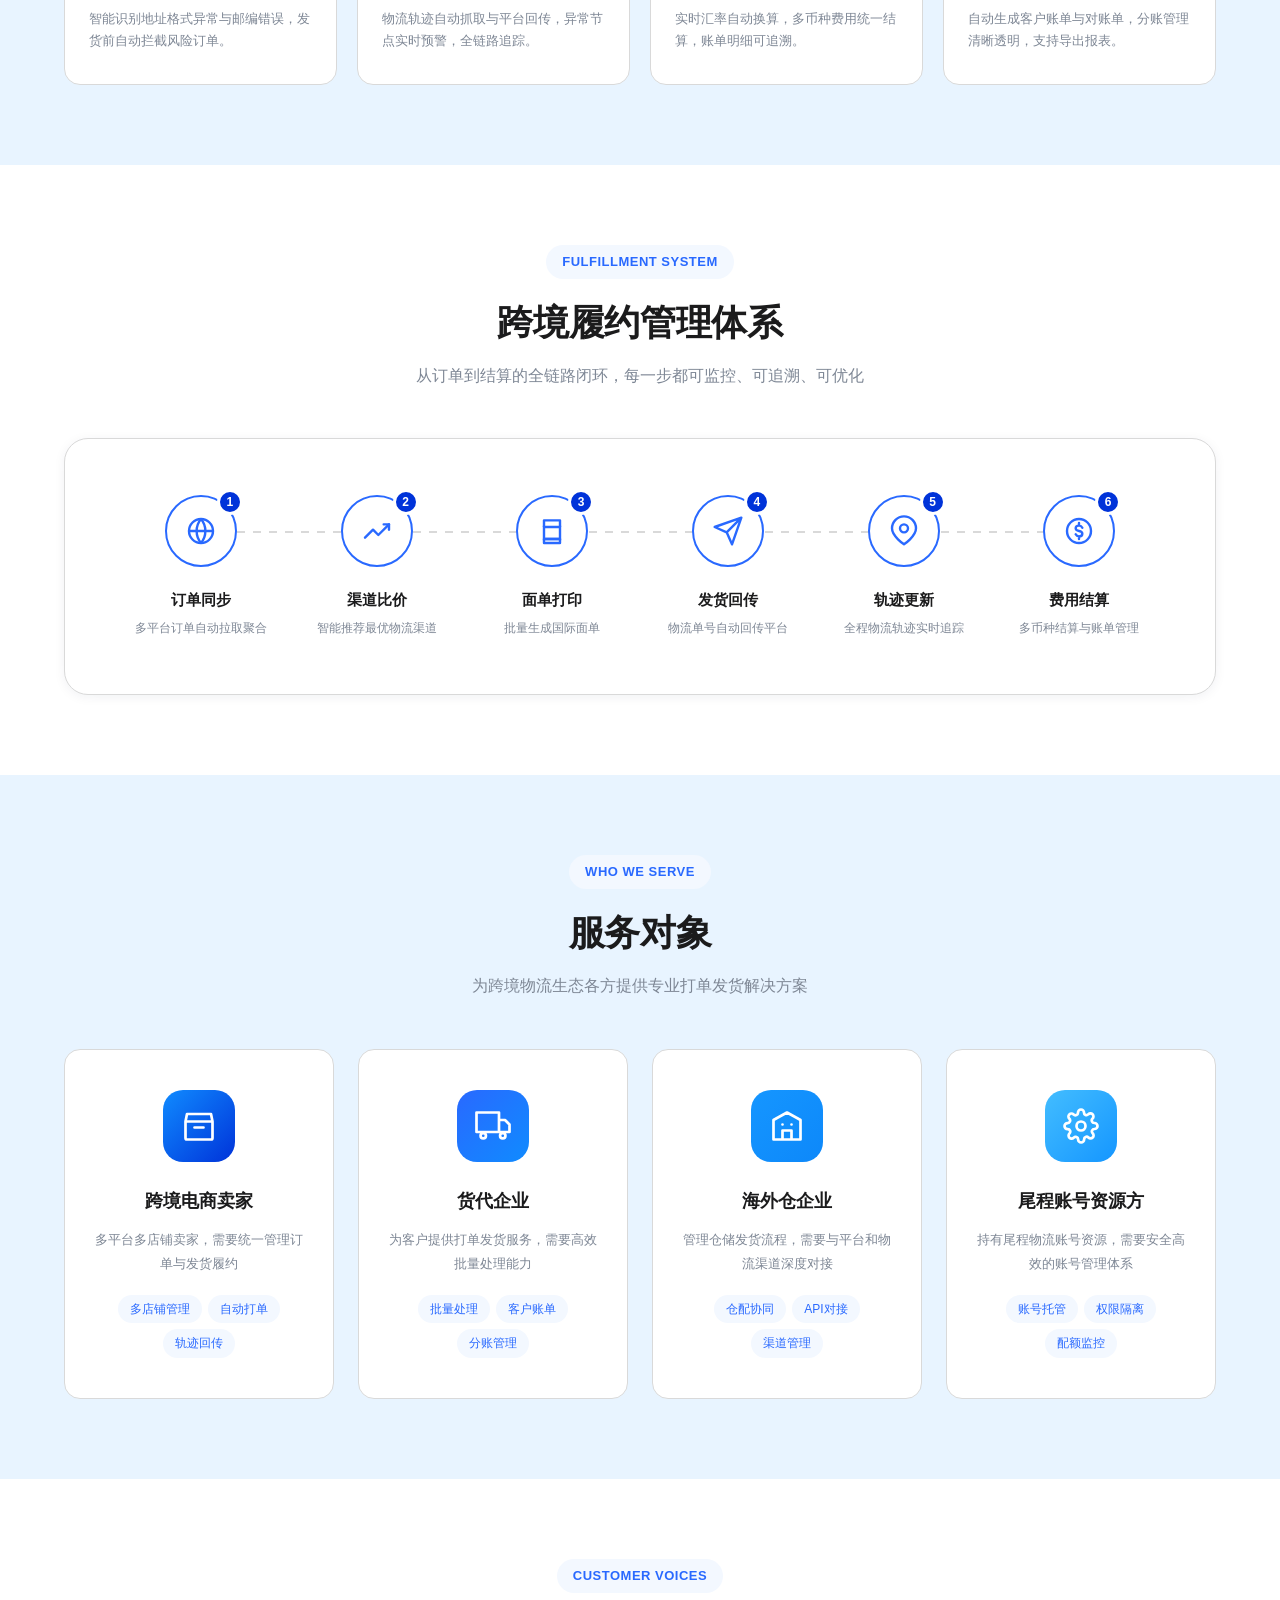
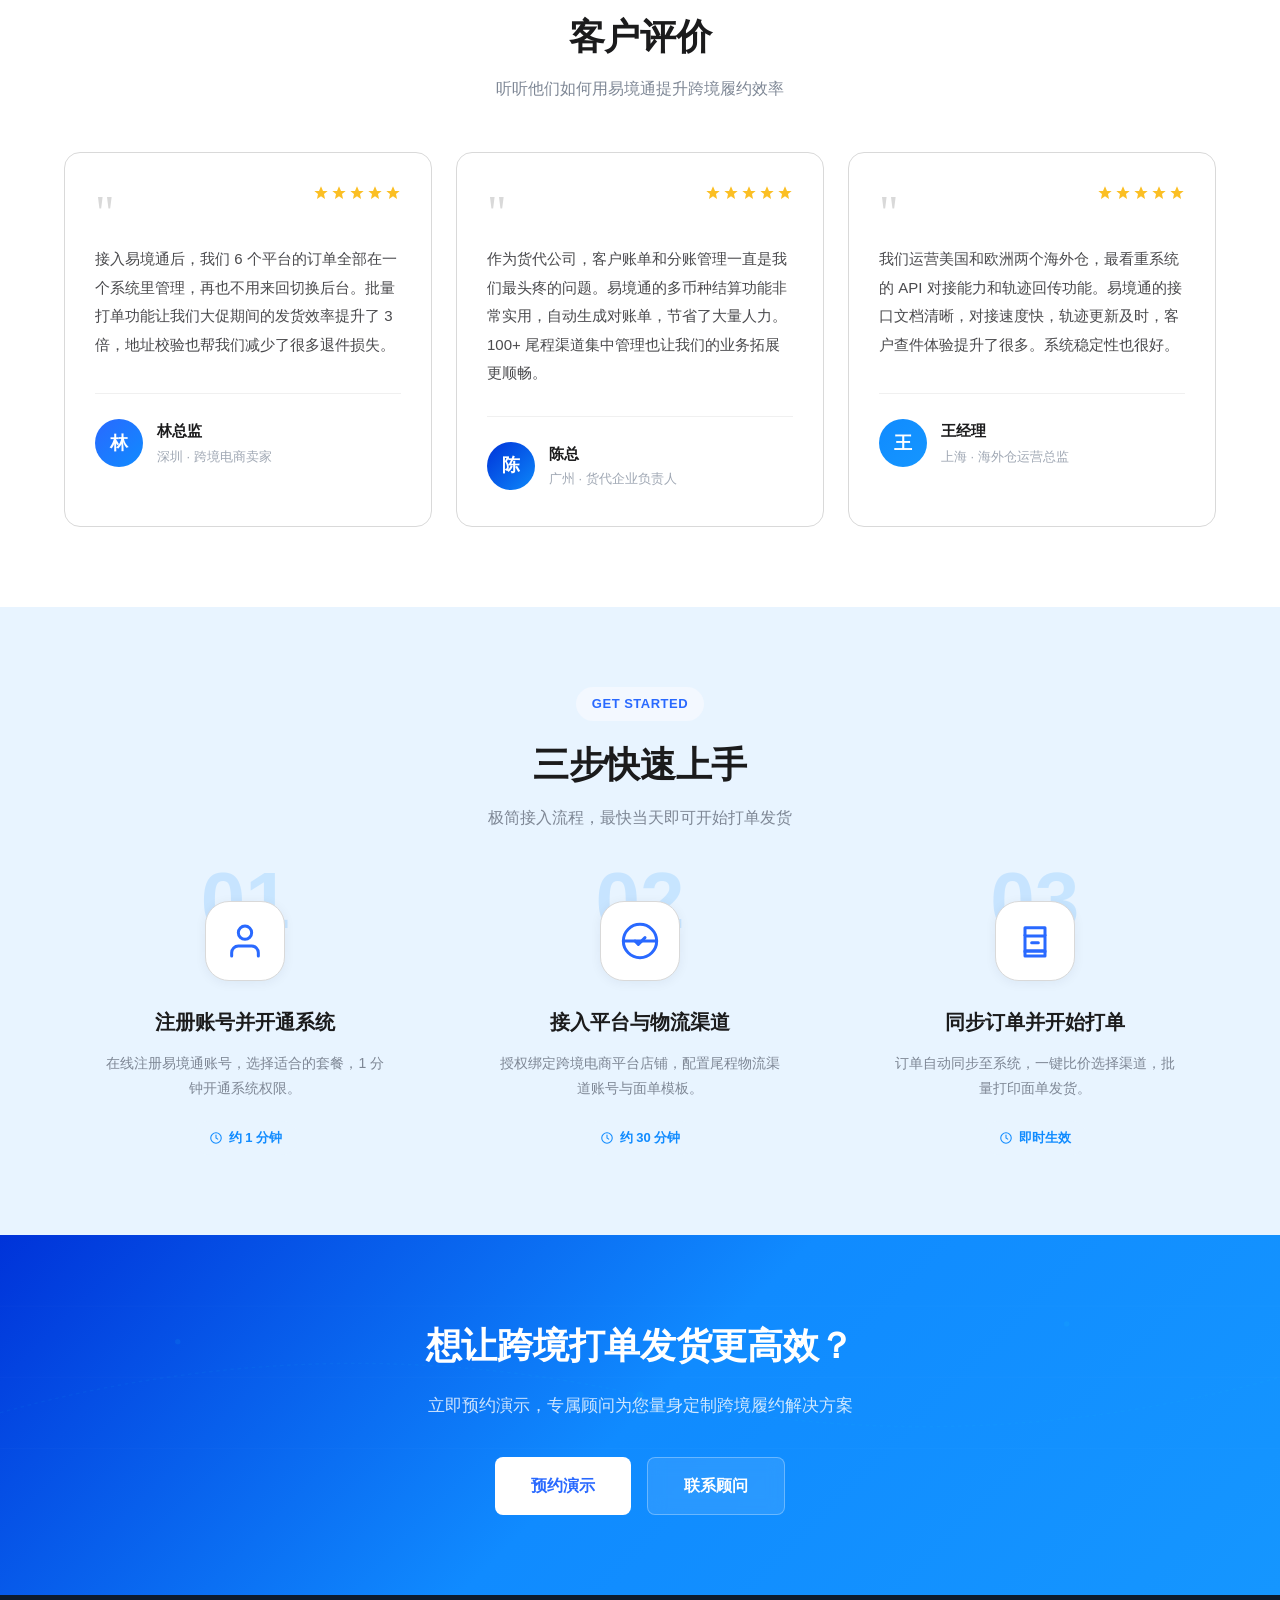
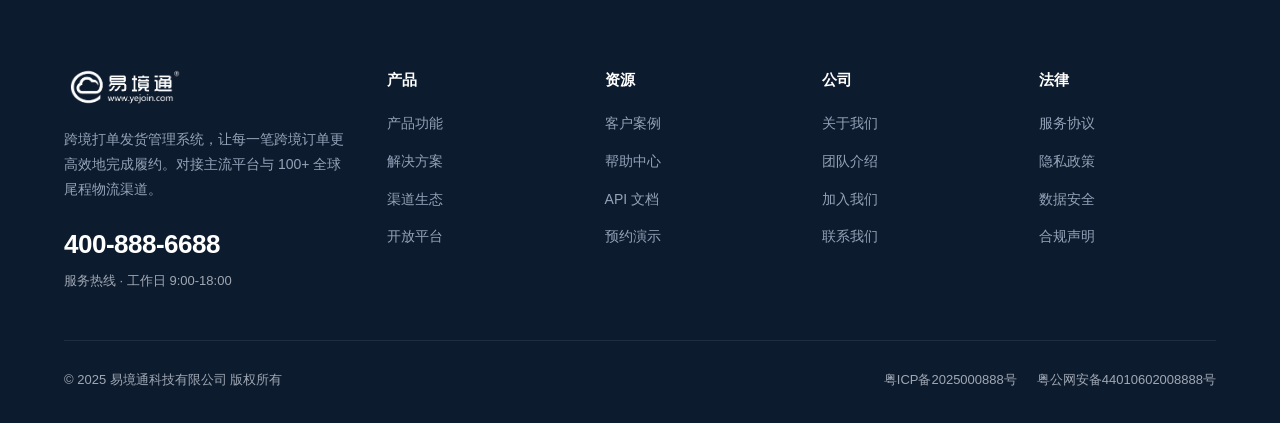
==== commit 4fcdcc3c: "移除数据背书模块" ====
--- a/index.html
+++ b/index.html
@@ -185,42 +185,6 @@
     </div>
   </section>
 
-  <!-- ========== 3. 数据背书 ========== -->
-  <section class="stats-bar">
-    <div class="container">
-      <div class="stats-grid">
-        <div class="stat-item reveal">
-          <div class="stat-icon">
-            <svg viewBox="0 0 24 24" fill="none"><path d="M12 2C6.5 2 2 6.5 2 12s4.5 10 10 10 10-4.5 10-10S17.5 2 12 2z" stroke="#2969ff" stroke-width="1.8"/><path d="M2 12h20M12 2c2.5 2.7 4 6.2 4 10s-1.5 7.3-4 10c-2.5-2.7-4-6.2-4-10s1.5-7.3 4-10z" stroke="#2969ff" stroke-width="1.8"/></svg>
-          </div>
-          <div class="stat-num" data-count="100">0<span class="unit">+</span></div>
-          <div class="stat-label">全球尾程物流渠道</div>
-        </div>
-        <div class="stat-item reveal reveal-d1">
-          <div class="stat-icon">
-            <svg viewBox="0 0 24 24" fill="none"><rect x="3" y="4" width="18" height="16" rx="2" stroke="#108bff" stroke-width="1.8"/><path d="M3 9h18M8 14h5" stroke="#108bff" stroke-width="1.8" stroke-linecap="round"/></svg>
-          </div>
-          <div class="stat-num" data-count="20">0<span class="unit">+</span></div>
-          <div class="stat-label">主流跨境电商平台</div>
-        </div>
-        <div class="stat-item reveal reveal-d2">
-          <div class="stat-icon">
-            <svg viewBox="0 0 24 24" fill="none"><path d="M12 1v22M17 5H9.5a3.5 3.5 0 000 7h5a3.5 3.5 0 010 7H6" stroke="#0033d9" stroke-width="1.8" stroke-linecap="round" stroke-linejoin="round"/></svg>
-          </div>
-          <div class="stat-num">多<span class="unit">币种</span></div>
-          <div class="stat-label">结算管理</div>
-        </div>
-        <div class="stat-item reveal reveal-d3">
-          <div class="stat-icon">
-            <svg viewBox="0 0 24 24" fill="none"><path d="M22 12h-4l-3 9L9 3l-3 9H2" stroke="#16a34a" stroke-width="1.8" stroke-linecap="round" stroke-linejoin="round"/></svg>
-          </div>
-          <div class="stat-num">全<span class="unit">流程</span></div>
-          <div class="stat-label">履约管理</div>
-        </div>
-      </div>
-    </div>
-  </section>
-
   <!-- ========== 3. 为什么选择易境通 ========== -->
   <section class="section section--soft" id="painpoints">
     <div class="container">
